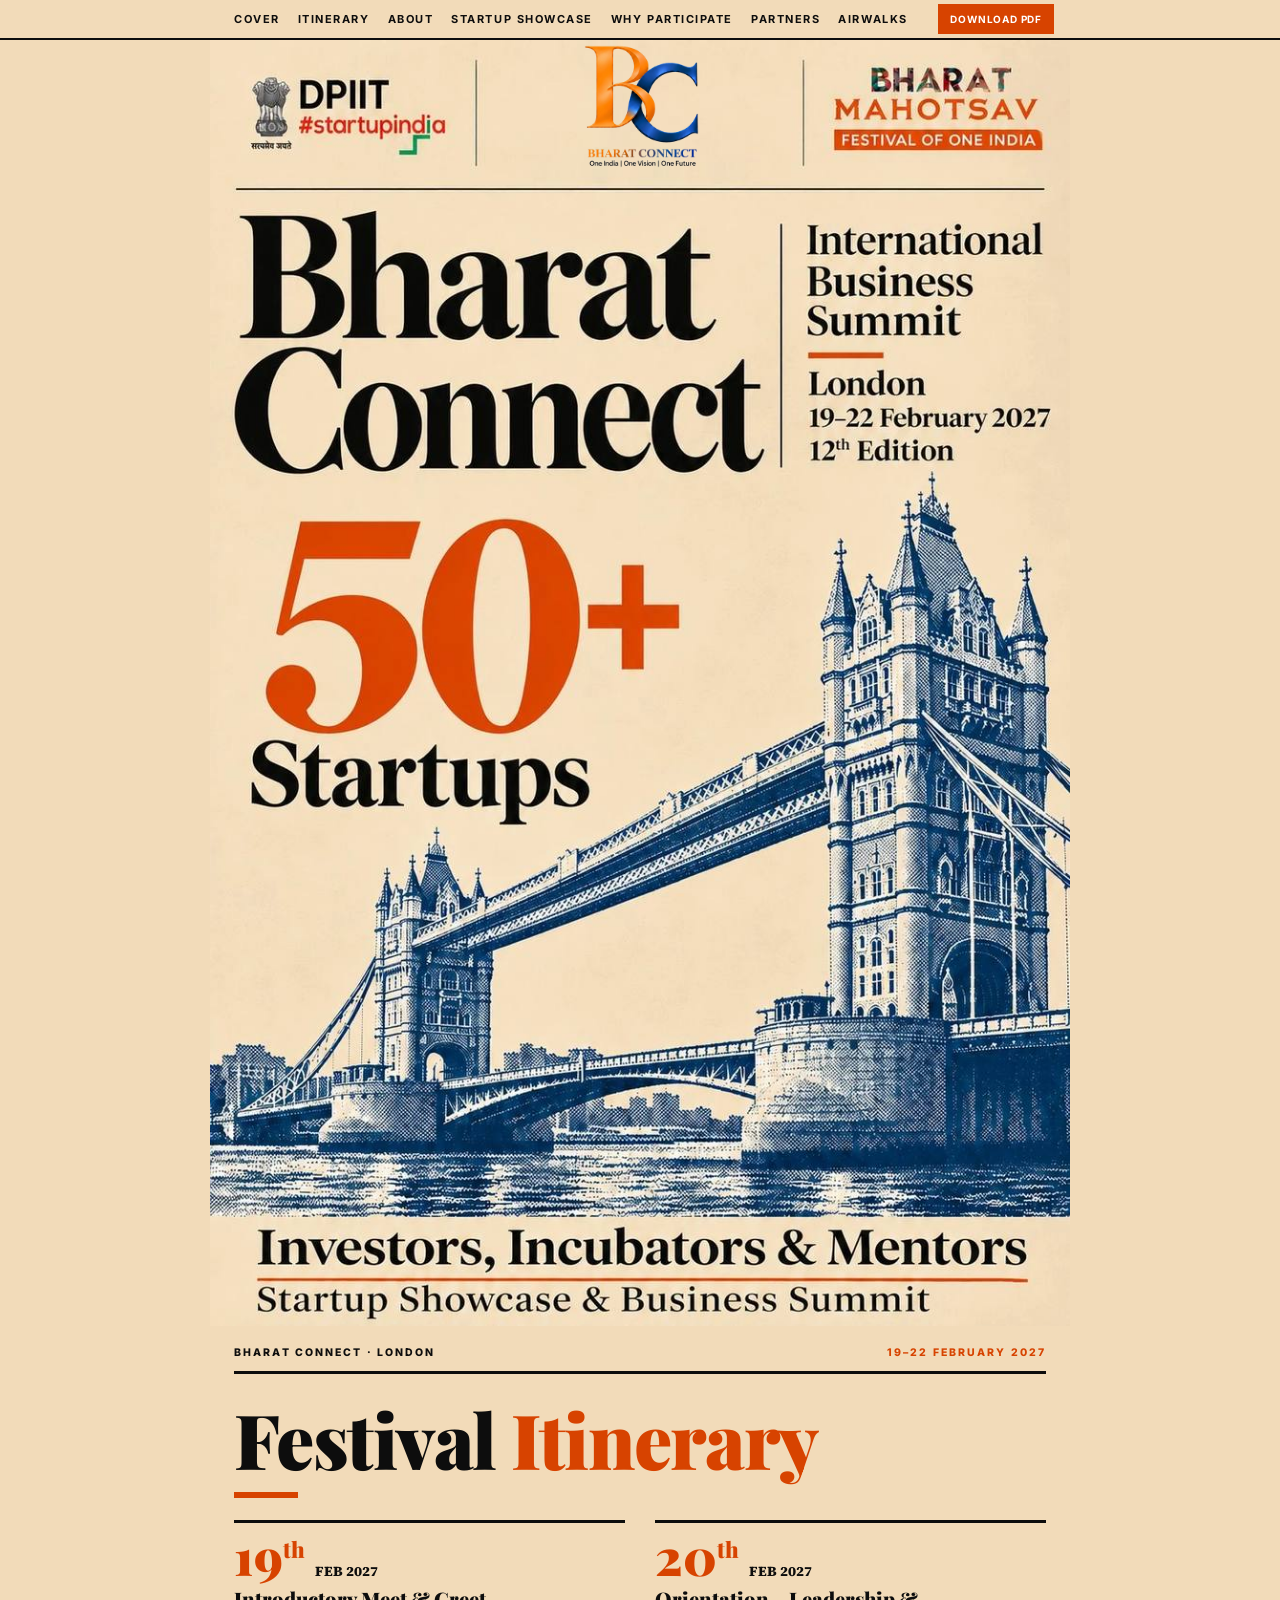
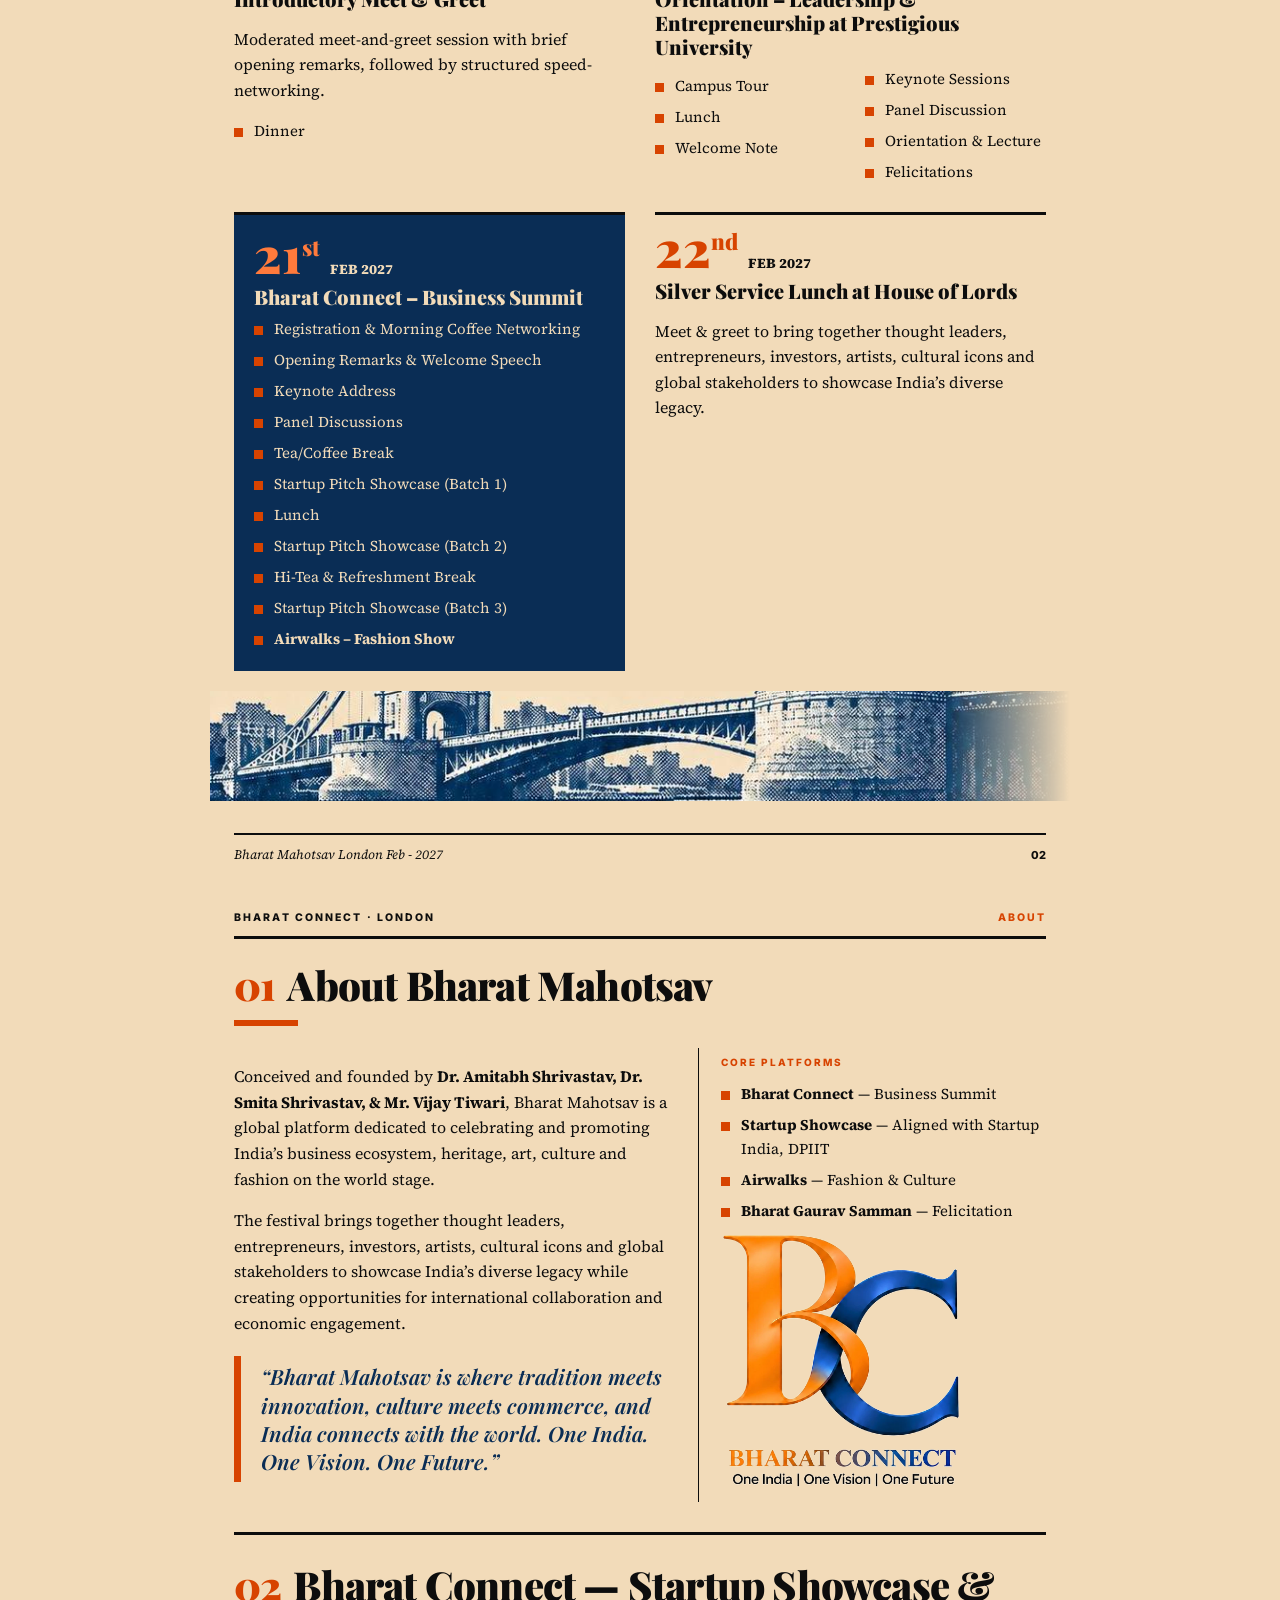
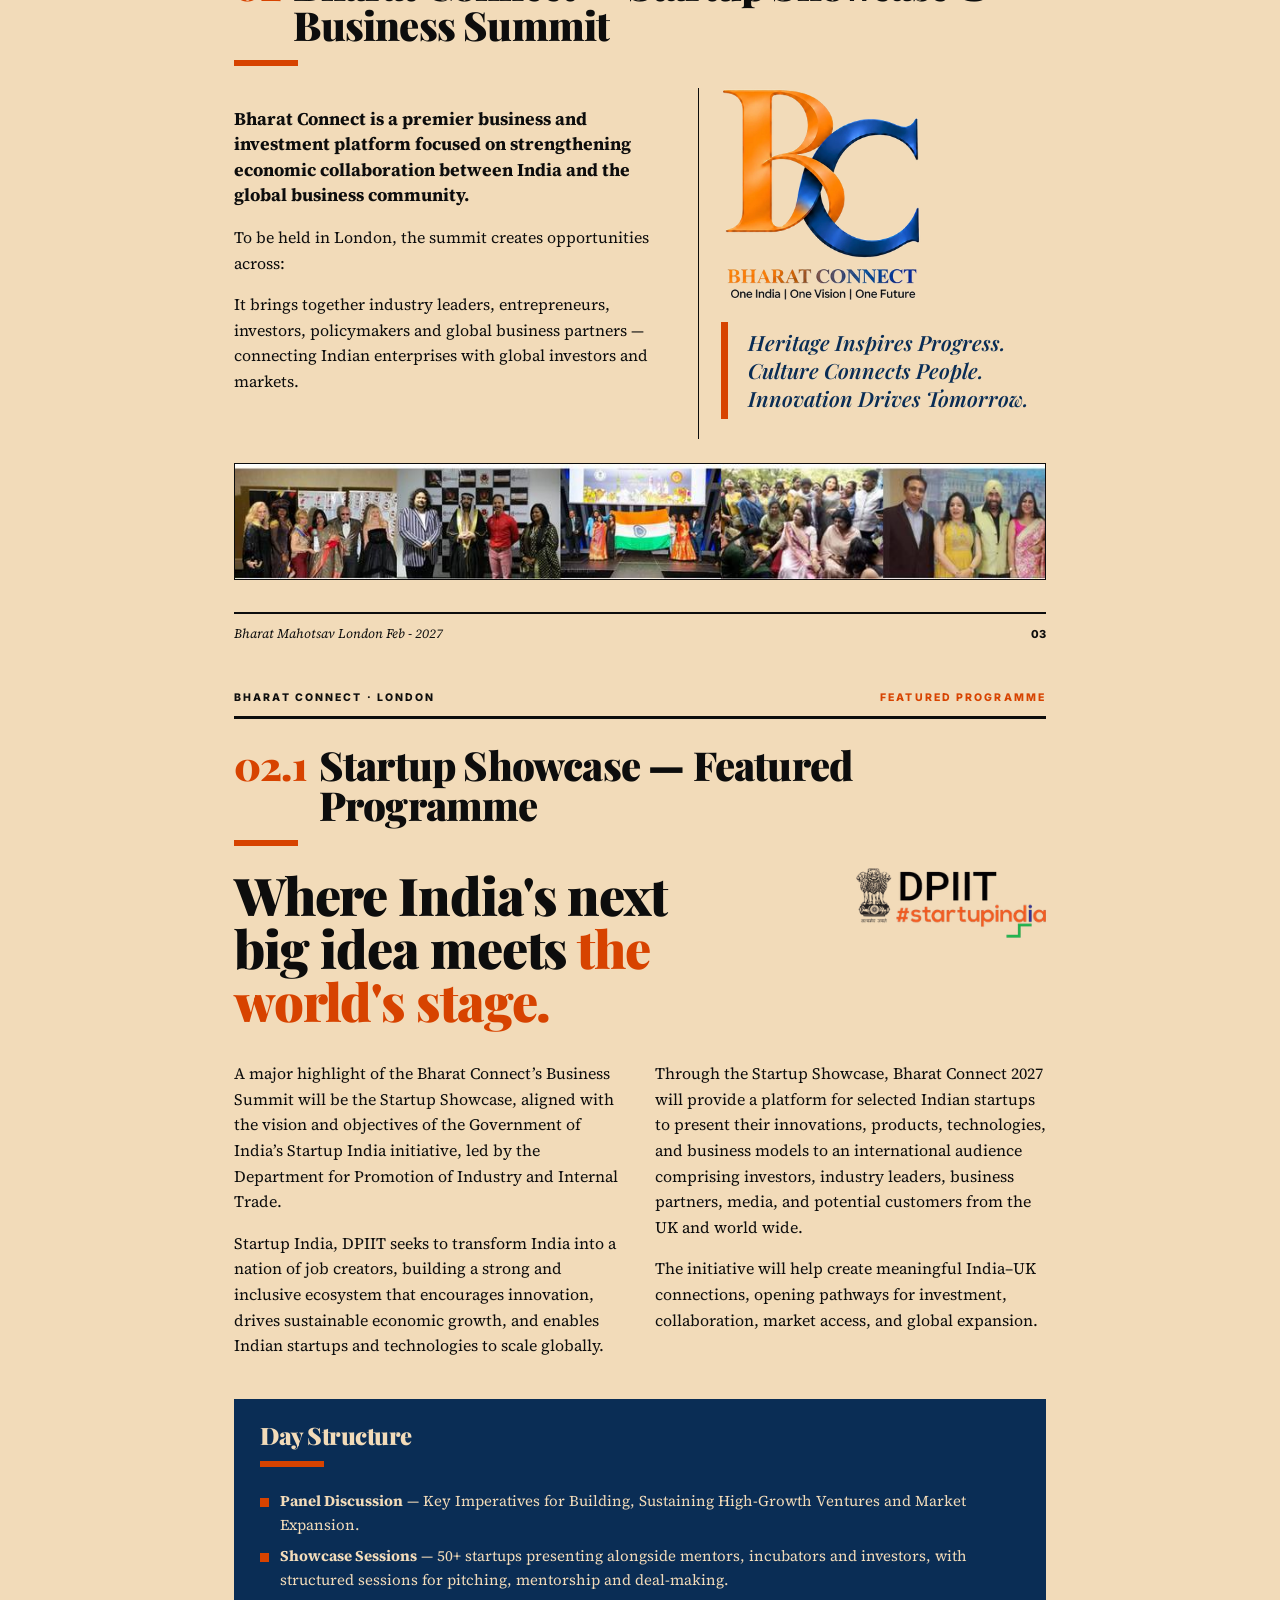
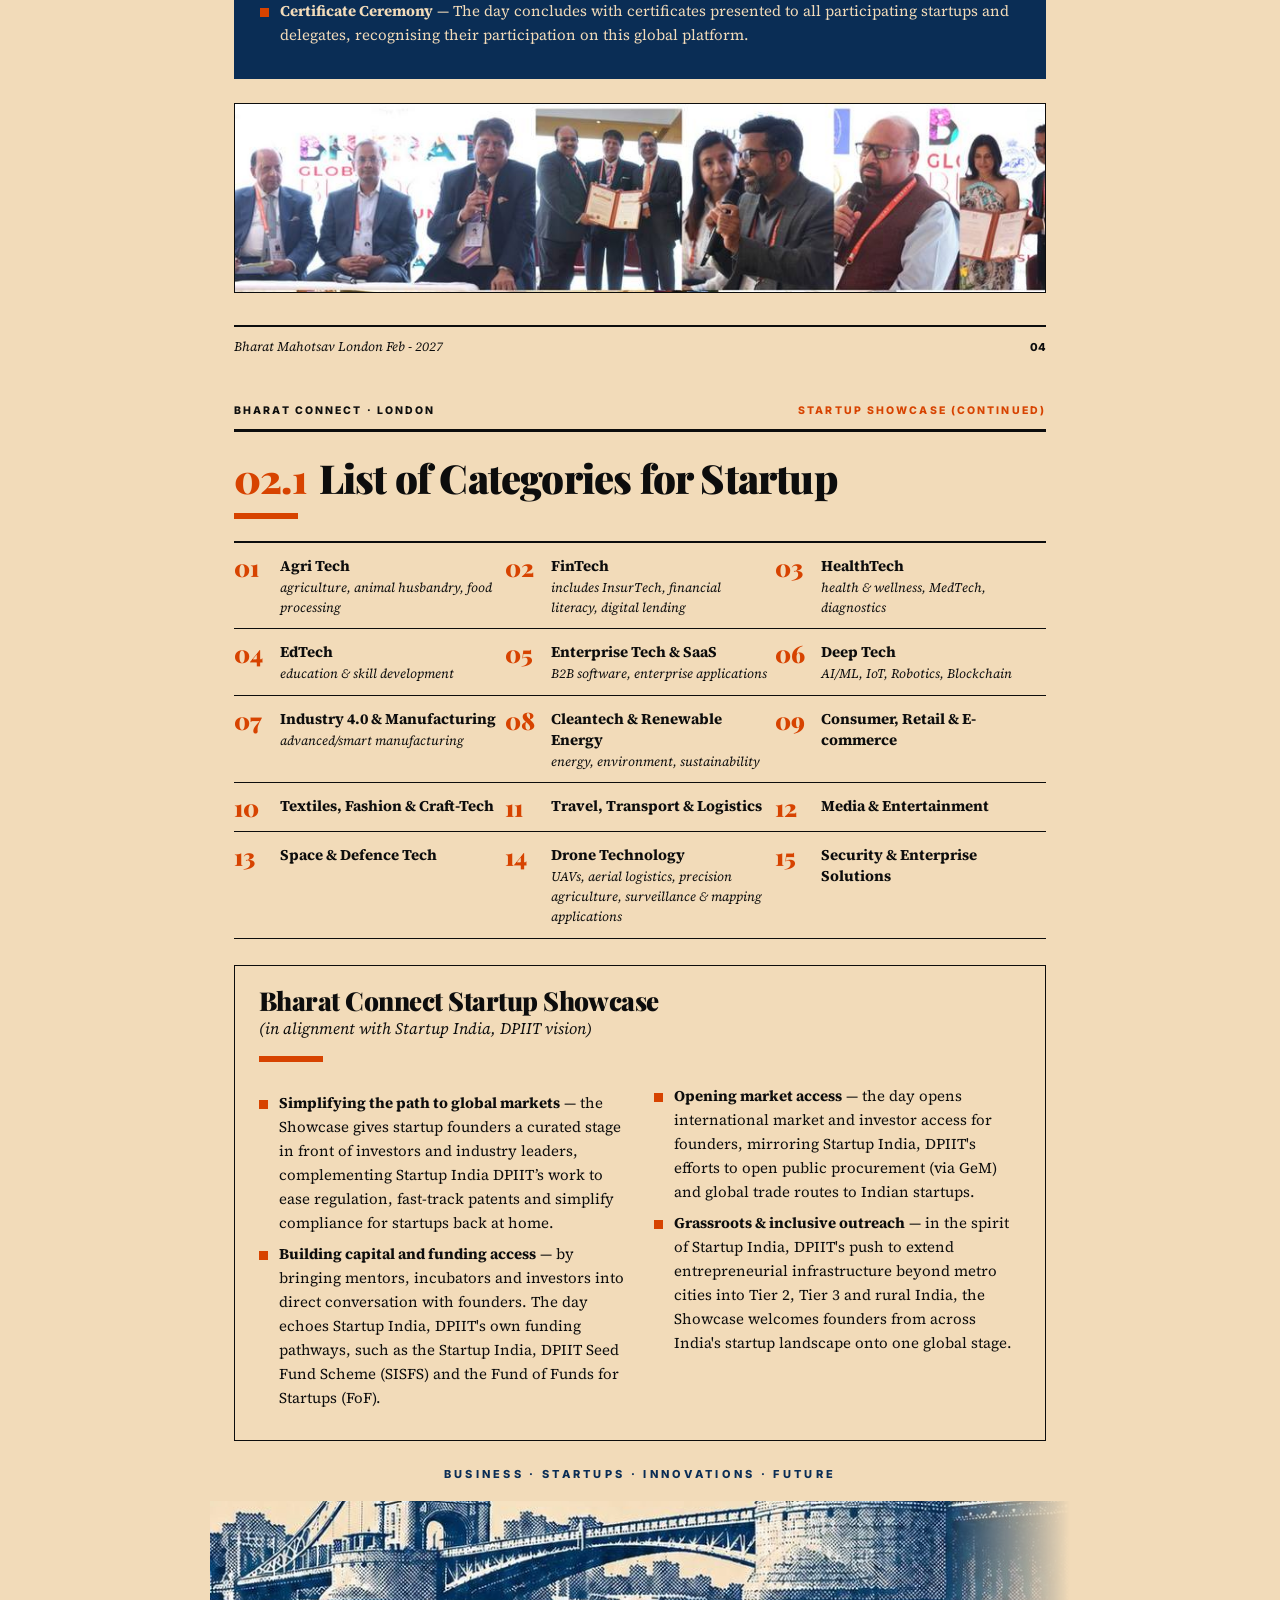
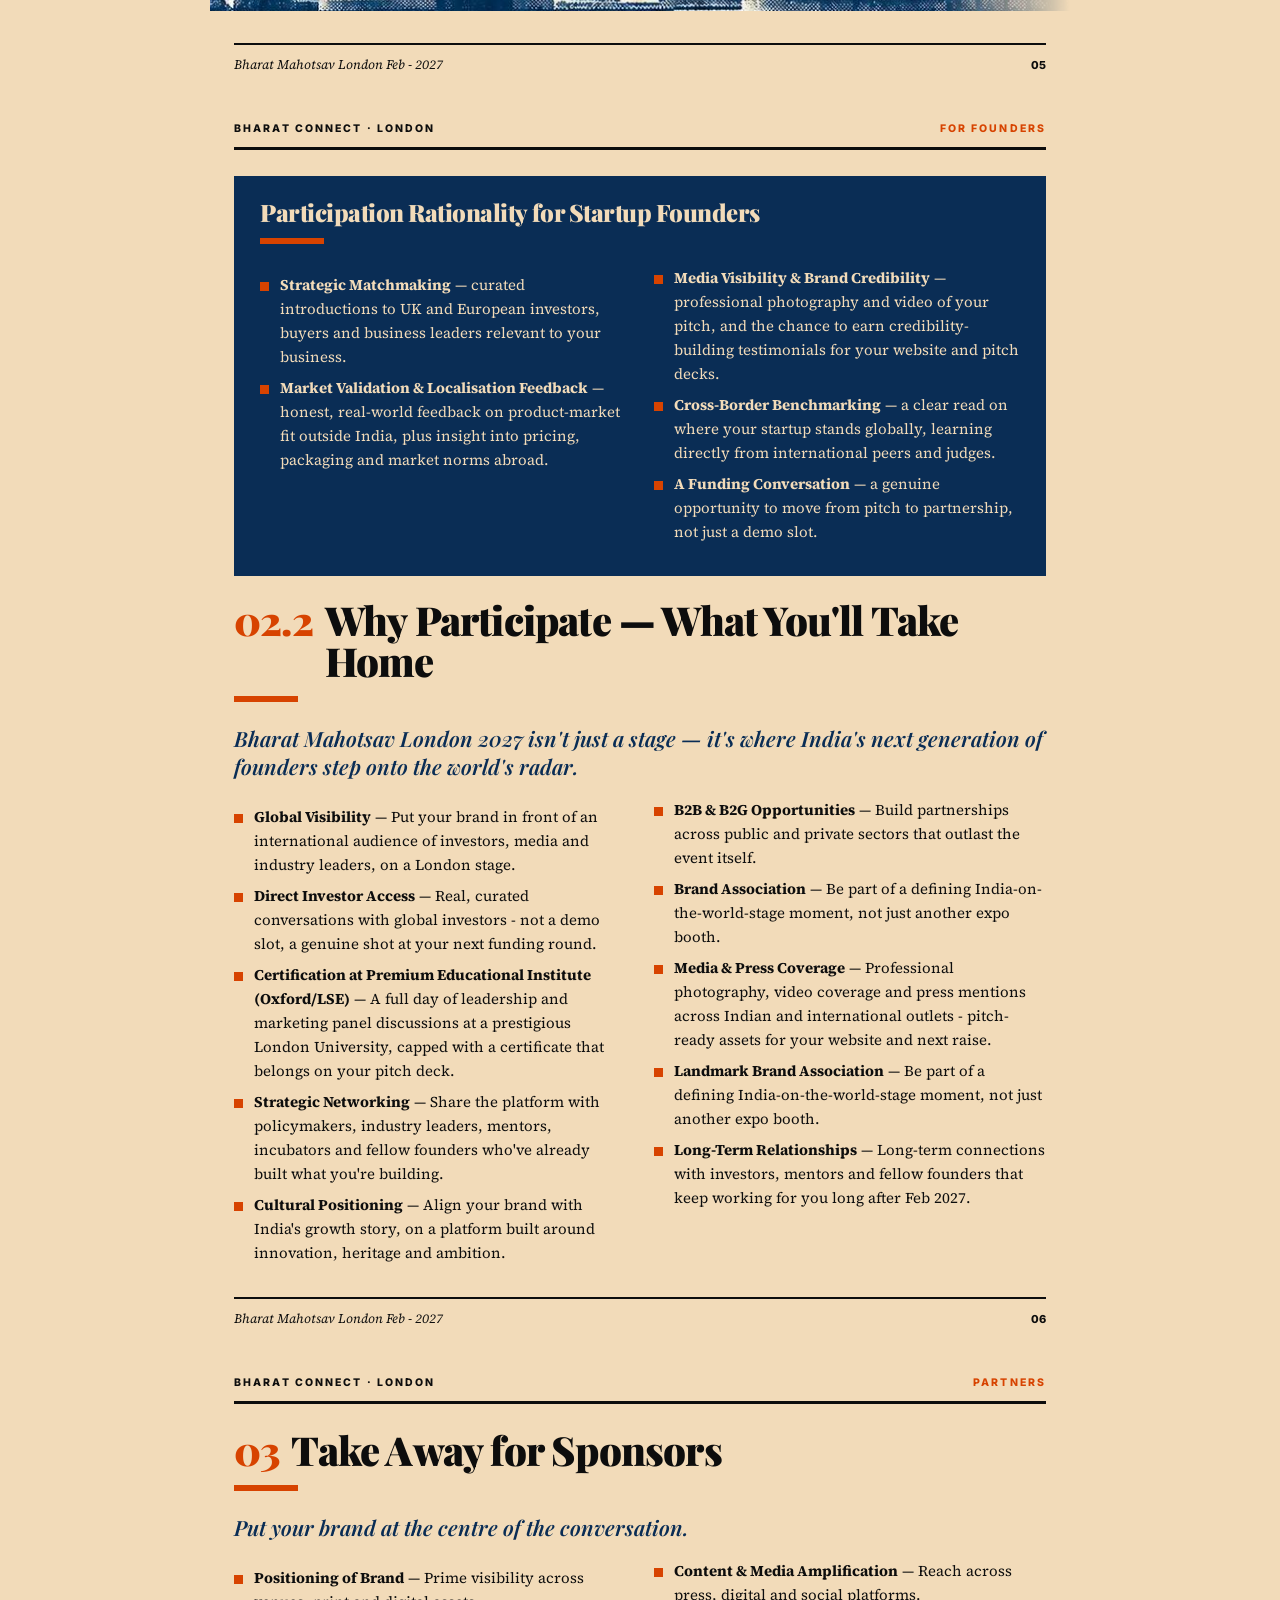
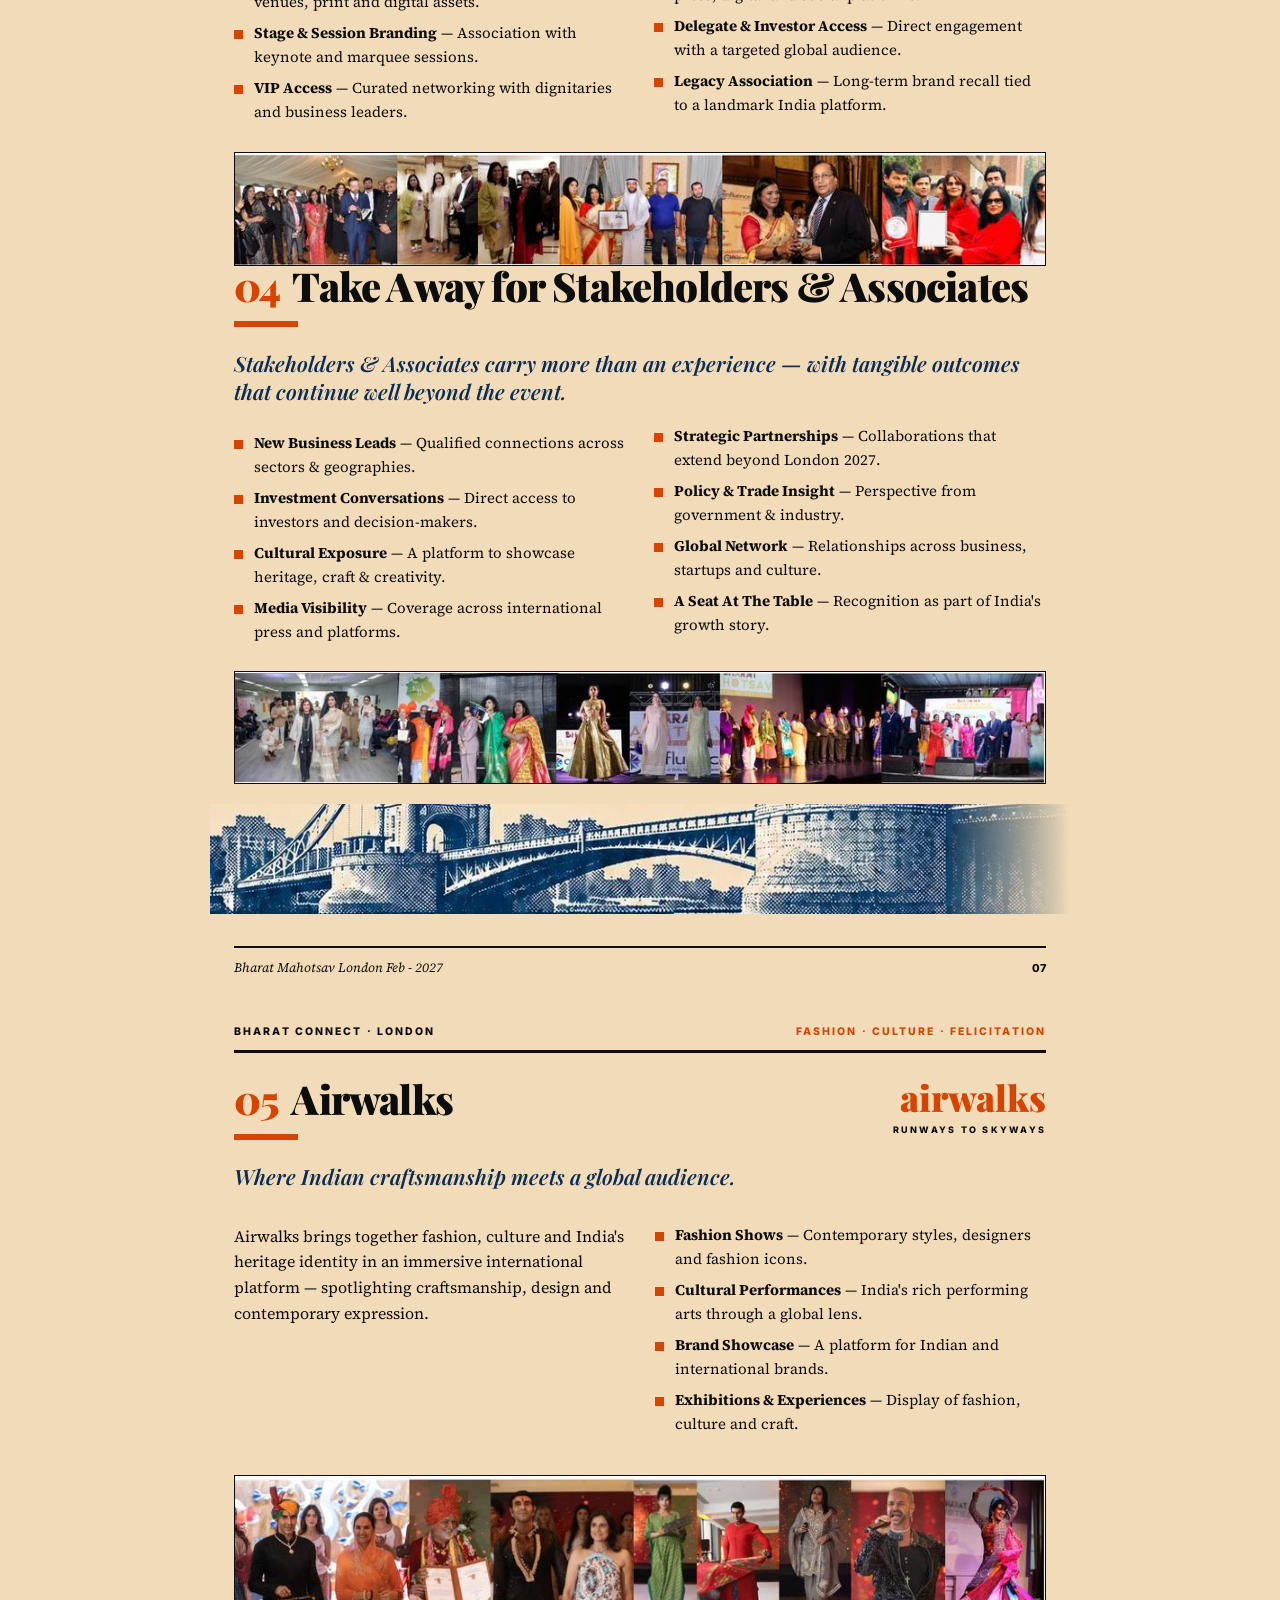
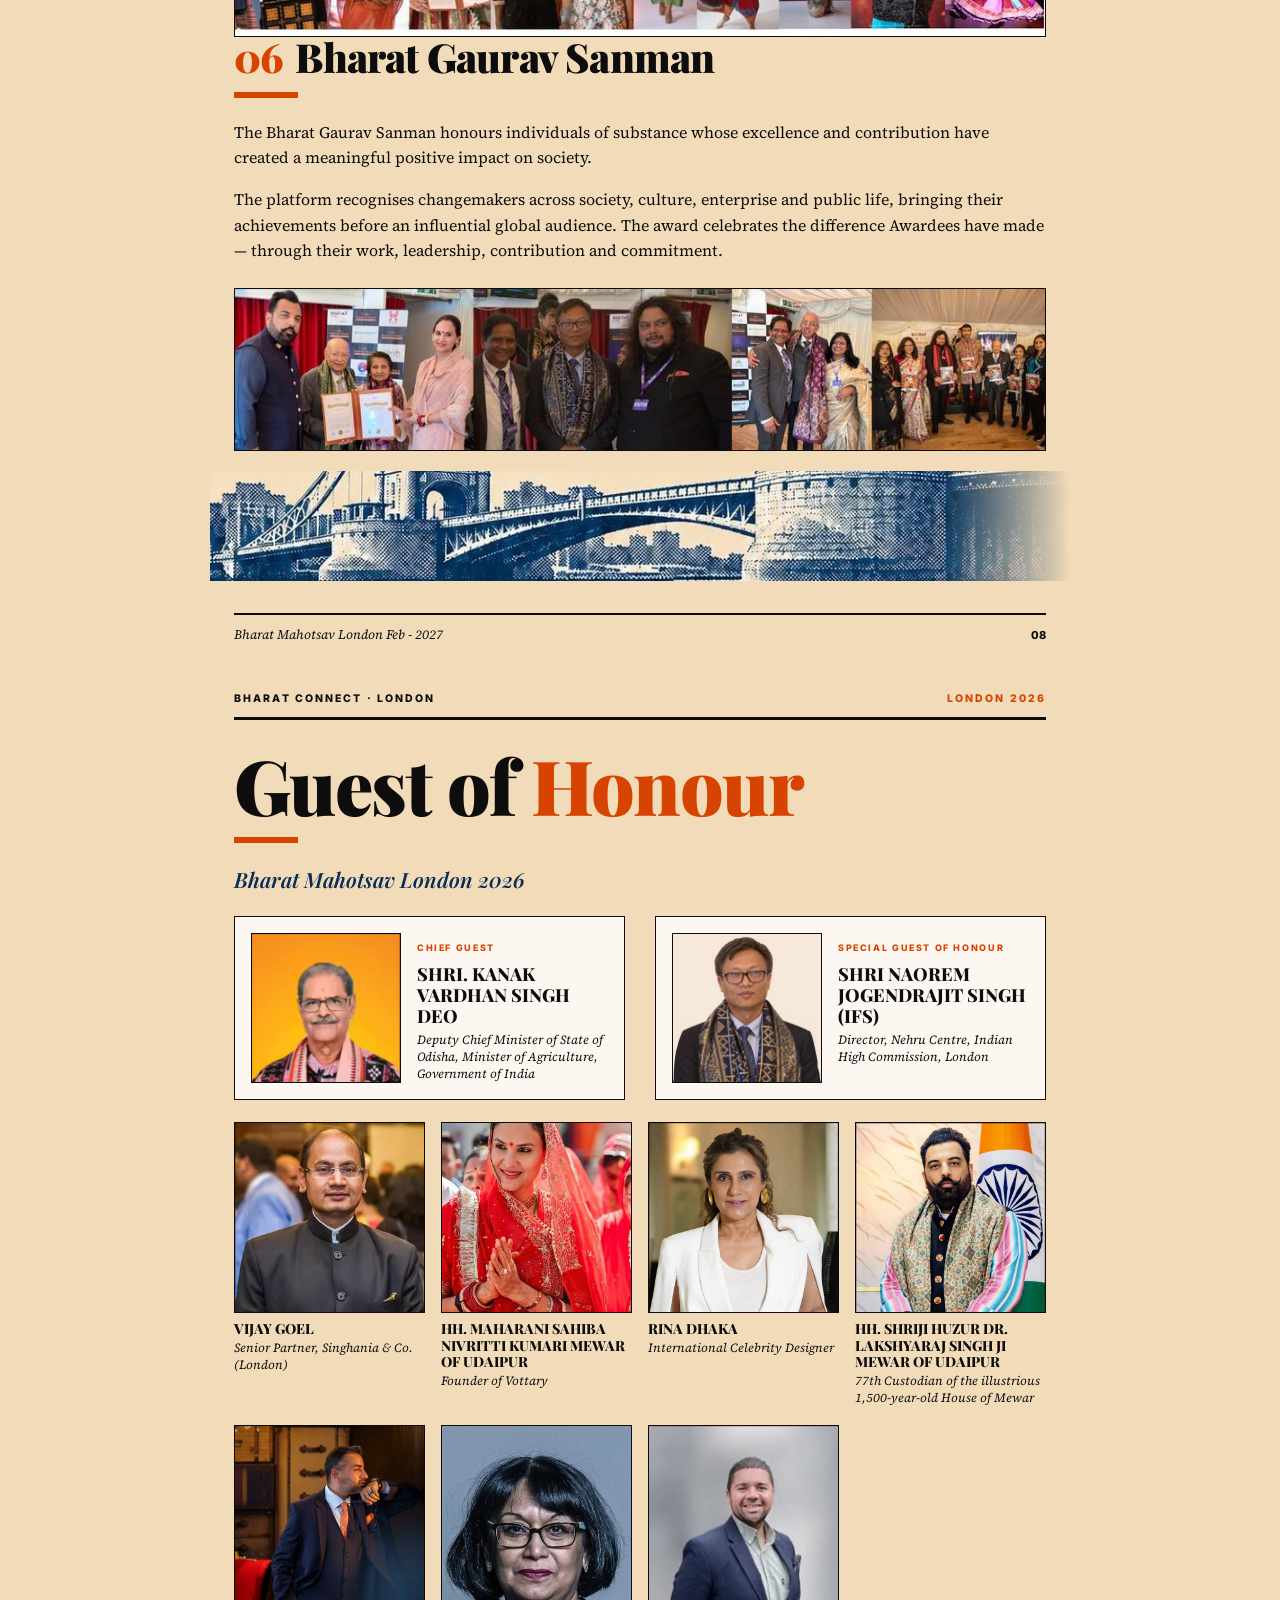
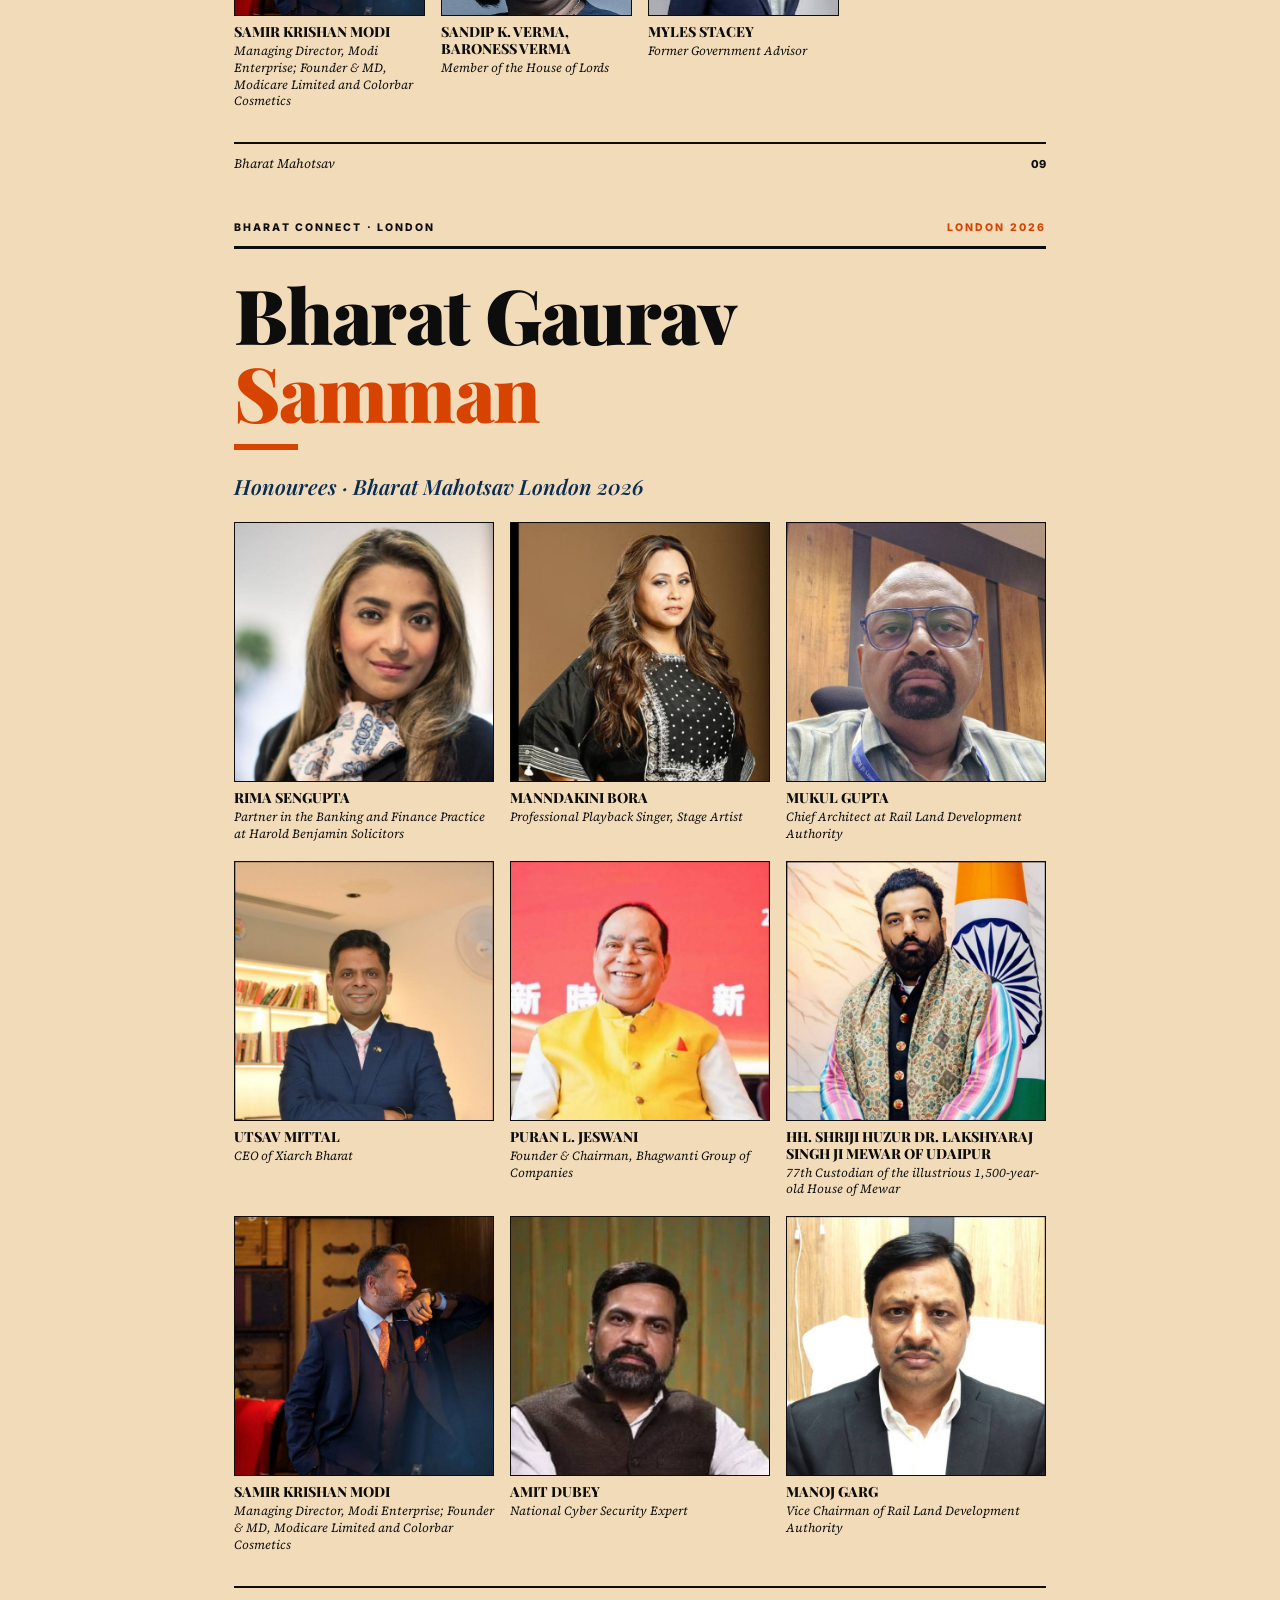
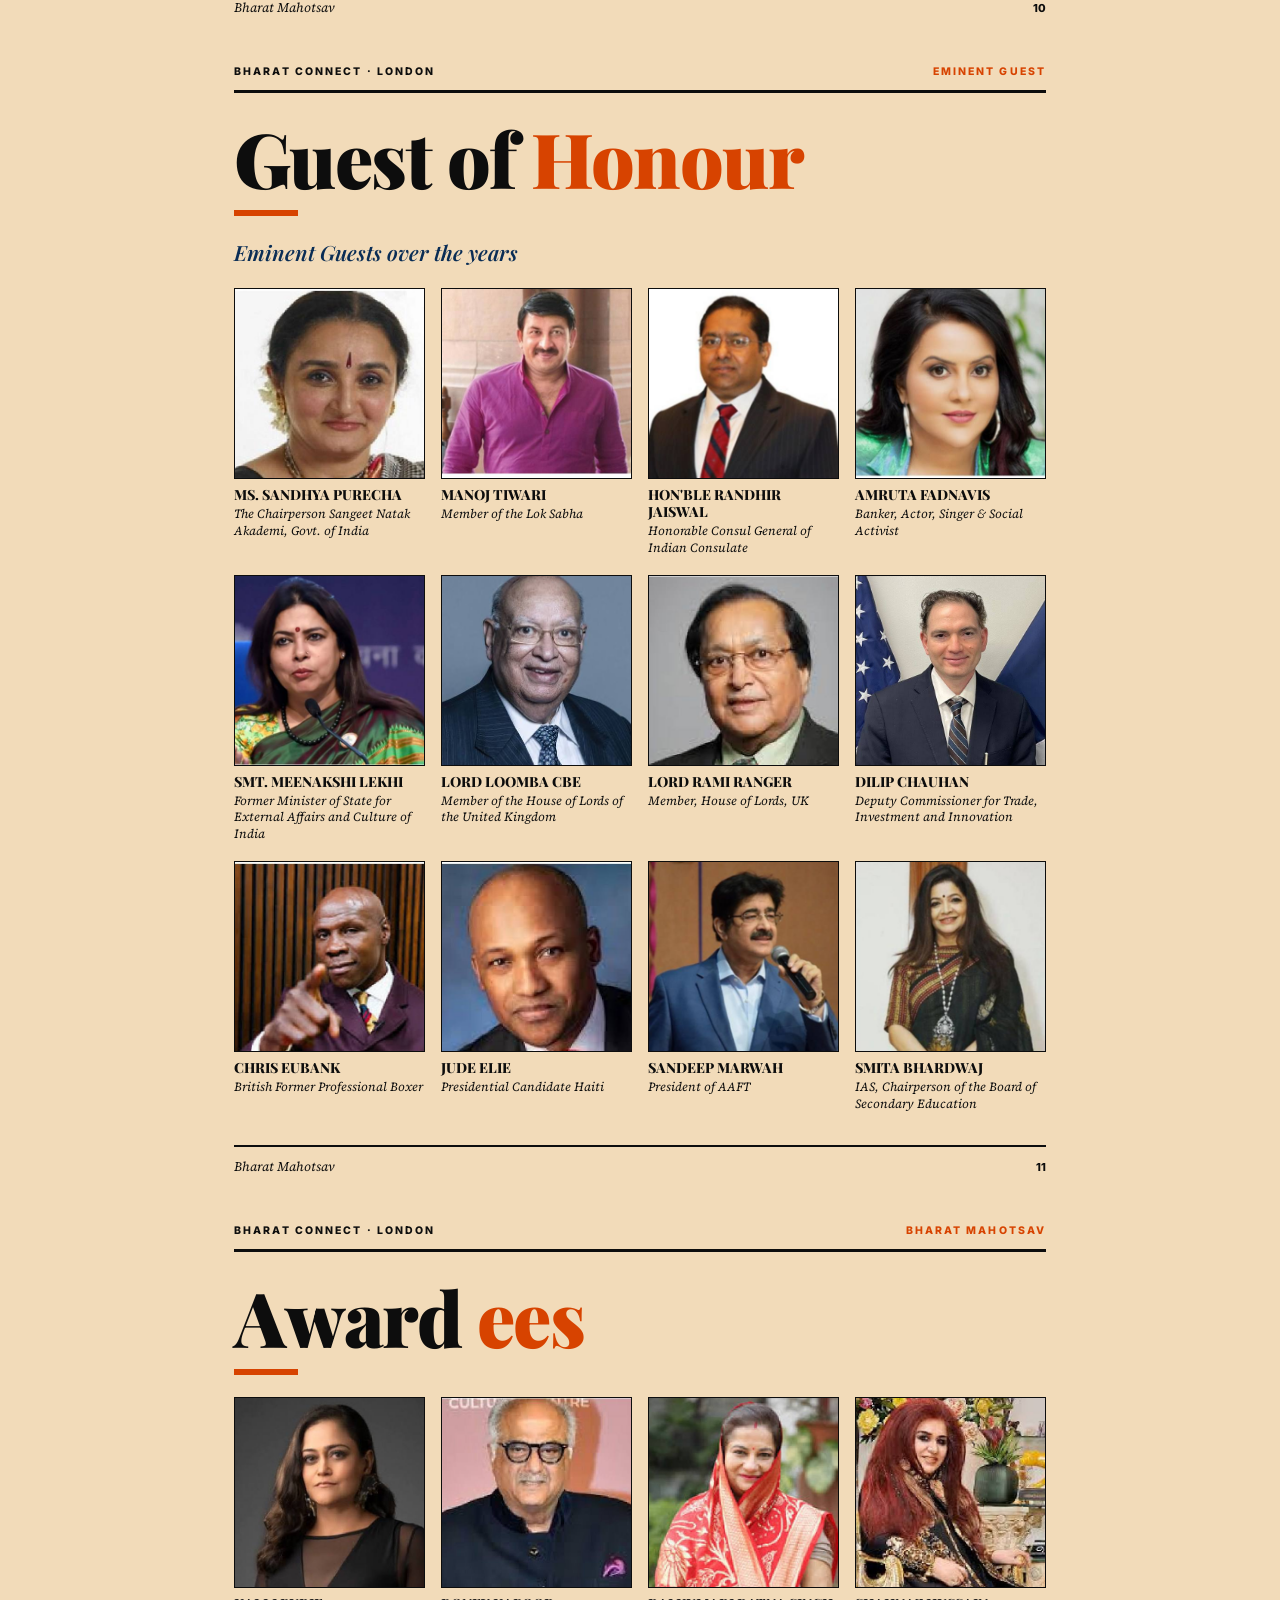
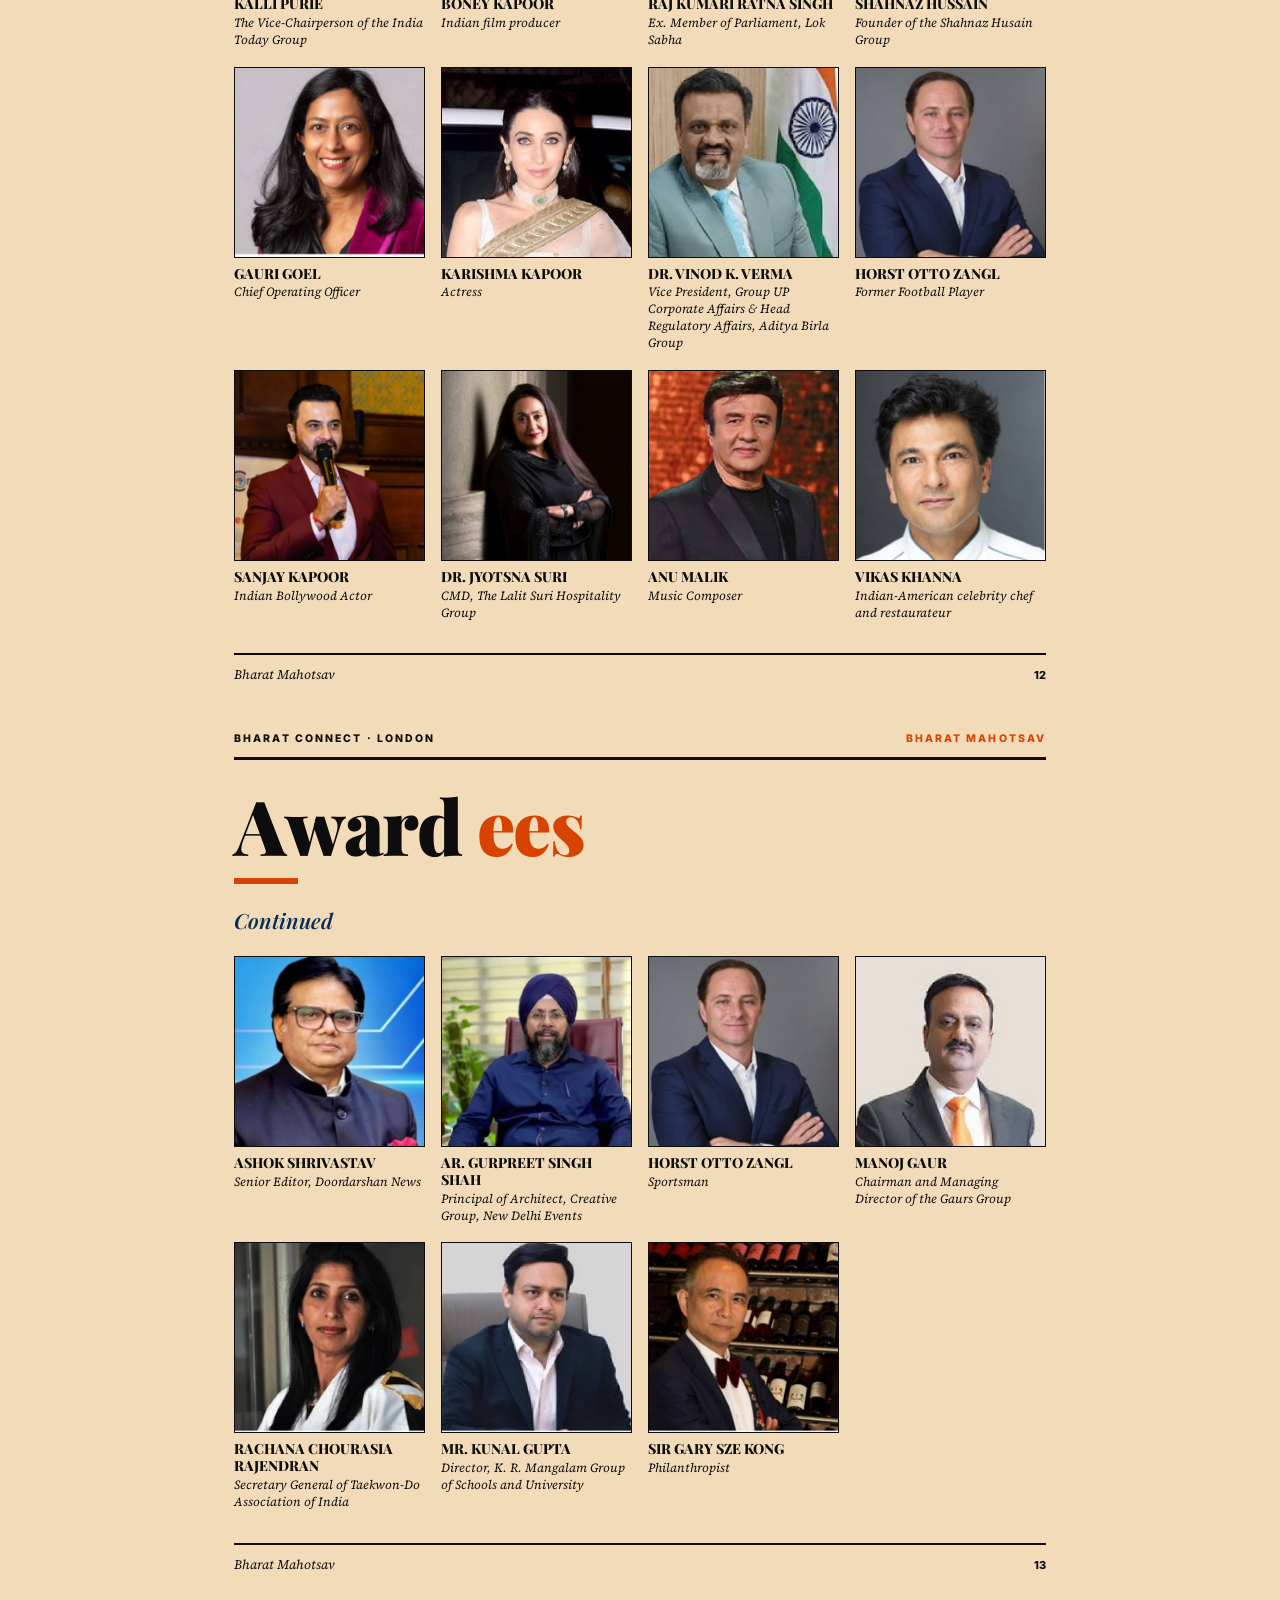
==== bharat-connect.html @ 57fb7469 "Update layout, image alignments, and fixes for Bharat Connect brochure" ====
<!DOCTYPE html><html lang="en"><head><meta charset="utf-8"><meta name="viewport" content="width=device-width, initial-scale=1, viewport-fit=cover"><title>Bharat Connect · London 19–22 February 2027</title><link rel="stylesheet" href="https://fonts.googleapis.com/css2?family=Inter:wght@600;700;800&family=Playfair+Display:ital,wght@0,700;0,900;1,500;1,600&family=Source+Serif+4:ital,wght@0,400;0,600;0,700;1,400;1,600&display=swap"><style>:root{--bg:#f2dbb9;--ink:#0d0d0d;--o:#d74300;--nv:#0a2d55;--cream:#f2dbb9;--fd:'Playfair Display',Georgia,serif;--fb:'Source Serif 4',Georgia,serif;--fs:'Inter',Arial,sans-serif;box-sizing:border-box;padding-top:env(safe-area-inset-top,0px);padding-bottom:env(safe-area-inset-bottom,0px)}
*,*::before,*::after{box-sizing:border-box}html{scroll-behavior:smooth;scroll-padding-top:calc(48px + env(safe-area-inset-top,0px))}
body{margin:0;background:var(--bg);color:var(--ink);font:400 16px/1.6 var(--fb)}
nav{position:sticky;top:env(safe-area-inset-top,0px);z-index:9;background:var(--bg);border-bottom:2px solid var(--ink)}
.nav-inner{max-width:860px;margin:0 auto;padding:0 16px 0 24px;display:flex;align-items:center;gap:12px}
.nw{flex:1;min-width:0;margin:0;padding:12px 0;display:flex;gap:18px;overflow-x:auto;white-space:nowrap;font:700 11px var(--fs);letter-spacing:.14em;text-transform:uppercase}
nav a{text-decoration:none;color:var(--ink)}nav a:hover,nav a:focus-visible{color:var(--o);outline:0}
.download{flex:none;border:0;background:var(--o);color:#fff;padding:9px 12px;font:700 10px var(--fs);letter-spacing:.08em;text-transform:uppercase;cursor:pointer}
.download:hover,.download:focus-visible{background:var(--nv);outline:2px solid var(--ink);outline-offset:2px}
body::before{content:"";position:fixed;inset:0 0 auto;height:env(safe-area-inset-top,0px);background:var(--bg);z-index:10}
.cover,.page{max-width:860px;margin:0 auto}
.cover{position:relative}.cover .bg{display:block;width:100%;height:auto}
.cover .bc{position:absolute;left:43.5%;top:.4%;width:13.4%;aspect-ratio:300/320;background:url([data-uri]) center/contain no-repeat}
.page{padding:20px 24px 0;position:relative}
.hd{display:flex;justify-content:space-between;font:800 10.5px var(--fs);letter-spacing:.2em;padding-bottom:12px;border-bottom:3px solid var(--ink);margin-bottom:26px}
.o,em{color:var(--o);font-style:normal}
.ft{display:flex;justify-content:space-between;align-items:baseline;border-top:2px solid var(--ink);margin-top:32px;padding:10px 0 26px;font-size:13px}.ft b{font:800 11px var(--fs)}
.h{font:900 clamp(30px,6.4vw,52px)/1.02 var(--fd);margin:0;letter-spacing:-.02em}h1.h{font-size:clamp(46px,9vw,76px)}
.h.sm{font-size:26px}.bar{display:block;width:64px;height:6px;background:var(--o);margin:14px 0 22px}.bar.mid{margin:12px auto 24px}
.num .h{display:flex;gap:12px;align-items:baseline;font-size:clamp(26px,5vw,40px)}
.lead{font:italic 600 clamp(17px,2.6vw,21px)/1.35 var(--fd);color:var(--nv);margin:0 0 18px}
.lead2{font:700 18px/1.4 var(--fb)}.big{font:900 clamp(30px,6vw,52px)/1.02 var(--fd);margin:0 0 18px;letter-spacing:-.02em}.it{font-style:italic;margin:2px 0}
.g2{display:grid;grid-template-columns:1fr 1fr;gap:20px 30px}.g2.sp{grid-template-columns:1.25fr 1fr}.g2>div,.g2.sp>div{min-width:0}img{max-width:100%;height:auto}.r{text-align:right}
.day{border-top:3px solid var(--ink);padding-top:8px}.d{font:900 50px/1 var(--fd);color:var(--o)}.d sup{font-size:22px}.d b{font:800 14px var(--fb);color:var(--ink);margin-left:10px}
.day h3{font:900 20px/1.2 var(--fd);margin:6px 0 8px}.day.nv{background:var(--nv);color:var(--cream);padding:14px 20px 12px}.day.nv .d{color:#ff7a3c}.day.nv .d b{color:var(--cream)}
ul.sq{list-style:none;margin:8px 0;padding:0}ul.sq li{position:relative;padding-left:20px;margin:7px 0;font-size:15px}ul.sq li::before{content:"";position:absolute;left:0;top:.6em;width:9px;height:9px;background:var(--o)}
ul.two{columns:2;column-gap:28px}ul.two li{break-inside:avoid}
blockquote{margin:20px 0;padding:6px 0 6px 20px;border-left:7px solid var(--o);font:italic 600 21px/1.35 var(--fd);color:var(--nv)}
.side{border-left:1px solid var(--ink);padding-left:22px}.lab{font:800 10px var(--fs);letter-spacing:.2em;color:var(--o)}.lg1{width:240px;max-width:100%;display:block;margin:10px 0}.lg2{width:200px;display:block;margin:0 0 14px}.lg3{width:190px}
.hr{border:0;border-top:3px solid var(--ink);margin:30px 0}.strip{display:block;width:100%;border:1px solid var(--ink);margin:24px 0 0}
.nvb{background:var(--nv);color:var(--cream);padding:24px 26px;margin:24px 0}.nvb.nm{margin-top:0}.nvb .h{font-size:24px}.nvb ul.sq{margin-top:0}
.cats{display:grid;grid-template-columns:repeat(3,1fr);border-top:2px solid var(--ink)}.cats>div{display:flex;gap:10px;padding:12px 8px 12px 0;border-bottom:1px solid var(--ink)}.cats i{font:900 24px/1 var(--fd);color:var(--o);font-style:normal;min-width:36px}
.cats p{margin:0;line-height:1.25}.cats b{display:block;font:700 15px var(--fb)}.cats span{font-style:italic;font-size:13px}
.box{border:1px solid var(--ink);padding:22px 24px;margin:26px 0}.tagl{text-align:center;font:800 11px var(--fs);letter-spacing:.3em;color:var(--nv);margin:26px 0 8px}
.bridge{height:110px;margin:20px -24px 0;background:url([data-uri]) center/cover;-webkit-mask:linear-gradient(90deg,#000 85%,transparent);mask:linear-gradient(90deg,#000 85%,transparent)}
.aw{text-align:right}.aw b{display:block;font:900 clamp(26px,5vw,36px)/1 var(--fd);color:var(--o)}.aw small{font:800 9px var(--fs);letter-spacing:.25em}.row{display:flex;justify-content:space-between;align-items:flex-start;gap:20px}
.ppl{display:grid;gap:18px 16px;margin-top:22px}.c4{grid-template-columns:repeat(4,1fr)}.c3{grid-template-columns:repeat(3,1fr)}
figure{margin:0}.ppl img,.card img{width:100%;aspect-ratio:1;object-fit:cover;border:1px solid var(--ink);display:block}
figcaption b{display:block;font:800 14px/1.2 var(--fd);text-transform:uppercase;margin:8px 0 2px}figcaption span{display:block;font:italic 12.5px/1.35 var(--fb)}
.cards{margin:22px 0}.card{display:flex;gap:16px;border:1px solid var(--ink);padding:16px;background:#fcf8f1}.card img{width:42%;flex:none;aspect-ratio:1}.card small{font:800 9px var(--fs);letter-spacing:.18em;color:var(--o)}.card b{display:block;font:800 18px/1.15 var(--fd);text-transform:uppercase;margin:6px 0}
.med{display:grid;grid-template-columns:repeat(12,1fr);gap:28px 24px;align-items:start}
.mt{grid-column:1/6;grid-row:1}
.m1{grid-column:6/13;grid-row:1;width:100%;border:1px solid var(--ink);display:block}
.m2{grid-column:1/8;grid-row:2;width:100%;border:1px solid var(--ink);display:block}
.mb{grid-column:8/13;grid-row:2;align-self:end;text-align:right}
.mb .bar{margin:14px 0 22px auto}
.tb-grid{display:grid;grid-template-columns:1fr 1fr;gap:14px 30px;margin-bottom:24px}
.tb-grid .lead{margin:0;font-size:clamp(14px,1.8vw,17px)}
.tb-img{width:100%;aspect-ratio:900/1100;object-fit:cover;border:1px solid var(--ink);display:block}
.box18{width:100%;display:block;border:1px solid var(--ink)}.q{text-align:center;font:italic 600 22px var(--fd);color:var(--nv);margin:26px 0 0}
.ctr{text-align:center}.ctr .lg1{margin:0 auto}.big2{font-size:clamp(20px,4vw,28px);margin-top:14px}.cd{font:900 clamp(40px,8vw,66px)/1 var(--fd);margin:34px 0 0}
.ed{margin-top:22px}.ed .strip{margin:0}.cp{display:grid;grid-template-columns:repeat(5,1fr);gap:8px;margin-top:6px;font:italic 11.5px/1.3 var(--fb);text-align:center}.cp b{display:block;font-style:normal;font-weight:700}.ed.e3{width:60%;margin-left:auto;margin-right:auto}.ed.e3 .cp{grid-template-columns:repeat(3,1fr)}
@media(max-width:640px){.g2,.g2.sp{grid-template-columns:1fr}.tb-grid{grid-template-columns:1fr;gap:10px}.tb-t1{order:1}.tb-i1{order:2;margin-bottom:18px}.tb-t2{order:3}.tb-i2{order:4}.med{display:grid;grid-template-columns:1fr;gap:20px}.mt,.m1,.m2,.mb{grid-column:1/-1;grid-row:auto;width:100%}.mb{text-align:left}.mb .bar{margin:14px 0 22px 0}.side{border:0;padding:0}.c4,.cats{grid-template-columns:repeat(2,1fr)}.c3{grid-template-columns:repeat(2,1fr)}ul.two{columns:1}.card{flex-direction:column}.card img{width:100%}.ed.e3{width:100%}.cp{font-size:9.5px;gap:4px}.hd{font-size:8.5px}.r{text-align:left}}
@media(prefers-reduced-motion:reduce){html{scroll-behavior:auto}}
@page{size:A4 portrait;margin:0}
@media print{
  *,*::before,*::after{-webkit-print-color-adjust:exact!important;print-color-adjust:exact!important}
  html,body{width:210mm;margin:0;padding:0!important;background:var(--bg)!important;color:var(--ink)!important}
  nav,body::before{display:none!important}
  .cover,.page{max-width:none;margin:0;overflow:hidden;background:var(--bg)}
  .cover{width:210mm;height:297mm;break-after:page;page-break-after:always}
  .cover .bg{width:100%;height:100%;object-fit:fill}
  .page{width:318.18mm;min-height:450mm;zoom:.66;padding:12mm 16mm 0;display:flex;flex-direction:column;break-before:page;break-after:page;page-break-before:always;page-break-after:always}
  .page .ft{margin-top:auto;padding-bottom:10mm}
  .page .bridge{margin:16px -16mm 0}
  .page:last-of-type{break-after:auto;page-break-after:auto}
}
</style></head><body><nav><div class="nav-inner"><div class="nw"><a href="#top">Cover</a><a href="#itinerary">Itinerary</a><a href="#about">About</a><a href="#showcase">Startup Showcase</a><a href="#why">Why Participate</a><a href="#partners">Partners</a><a href="#airwalks">Airwalks</a><a href="#guests">Guests</a><a href="#awardees">Awardees</a><a href="#cultural">Cultural</a><a href="#media">Media</a><a href="#legacy">Legacy</a><a href="#contact">Contact</a></div><button class="download" type="button" onclick="window.print()">Download PDF</button></div></nav><section class="cover" id="top"><img class="bg" src="[data-uri]" alt="Bharat Connect International Business Summit London 19–22 February 2027 — 50+ Startups" loading="lazy"><div class="bc"></div></section><section class="page" id="itinerary"><div class="hd"><span>BHARAT CONNECT · LONDON</span><span class="o">19–22 FEBRUARY 2027</span></div><h1 class="h">Festival <em>Itinerary</em></h1><i class="bar"></i>
<div class="g2"><div class="day"><div class="d">19<sup>th</sup><b>FEB 2027</b></div><h3>Introductory Meet &amp; Greet</h3><p>Moderated meet-and-greet session with brief opening remarks, followed by structured speed-networking.</p><ul class="sq"><li>Dinner</li></ul></div>
<div class="day"><div class="d">20<sup>th</sup><b>FEB 2027</b></div><h3>Orientation – Leadership &amp; Entrepreneurship at Prestigious University</h3><ul class="sq two"><li>Campus Tour</li><li>Lunch</li><li>Welcome Note</li><li>Keynote Sessions</li><li>Panel Discussion</li><li>Orientation &amp; Lecture</li><li>Felicitations</li></ul></div>
<div class="day nv"><div class="d">21<sup>st</sup><b>FEB 2027</b></div><h3>Bharat Connect – Business Summit</h3><ul class="sq"><li>Registration &amp; Morning Coffee Networking</li><li>Opening Remarks &amp; Welcome Speech</li><li>Keynote Address</li><li>Panel Discussions</li><li>Tea/Coffee Break</li><li>Startup Pitch Showcase (Batch 1)</li><li>Lunch</li><li>Startup Pitch Showcase (Batch 2)</li><li>Hi-Tea &amp; Refreshment Break</li><li>Startup Pitch Showcase (Batch 3)</li><li><strong>Airwalks – Fashion Show</strong></li></ul></div>
<div class="day"><div class="d">22<sup>nd</sup><b>FEB 2027</b></div><h3>Silver Service Lunch at House of Lords</h3><p>Meet &amp; greet to bring together thought leaders, entrepreneurs, investors, artists, cultural icons and global stakeholders to showcase India’s diverse legacy.</p></div></div><div class="bridge"></div><div class="ft"><i>Bharat Mahotsav London Feb - 2027</i><b>02</b></div></section><section class="page" id="about"><div class="hd"><span>BHARAT CONNECT · LONDON</span><span class="o">ABOUT</span></div><div class="num"><h2 class="h"><span class='o'>01</span> About Bharat Mahotsav</h2><i class="bar"></i></div>
<div class="g2 sp"><div><p>Conceived and founded by <b>Dr. Amitabh Shrivastav, Dr. Smita Shrivastav, &amp; Mr. Vijay Tiwari</b>, Bharat Mahotsav is a global platform dedicated to celebrating and promoting India’s business ecosystem, heritage, art, culture and fashion on the world stage.</p><p>The festival brings together thought leaders, entrepreneurs, investors, artists, cultural icons and global stakeholders to showcase India’s diverse legacy while creating opportunities for international collaboration and economic engagement.</p><blockquote>“Bharat Mahotsav is where tradition meets innovation, culture meets commerce, and India connects with the world. One India. One Vision. One Future.”</blockquote></div>
<div class="side"><small class="lab">CORE PLATFORMS</small><ul class="sq"><li><b>Bharat Connect</b> — Business Summit</li><li><b>Startup Showcase</b> — Aligned with Startup India, DPIIT</li><li><b>Airwalks</b> — Fashion &amp; Culture</li><li><b>Bharat Gaurav Samman</b> — Felicitation</li></ul><img class="lg1" src="[data-uri]" alt="Bharat Mahotsav" loading="lazy"></div></div>
<hr class="hr"><div class="num"><h2 class="h"><span class='o'>02</span> Bharat Connect — Startup Showcase &amp; Business Summit</h2><i class="bar"></i></div>
<div class="g2 sp"><div><p class="lead2">Bharat Connect is a premier business and investment platform focused on strengthening economic collaboration between India and the global business community.</p><p>To be held in London, the summit creates opportunities across:</p><p>It brings together industry leaders, entrepreneurs, investors, policymakers and global business partners — connecting Indian enterprises with global investors and markets.</p></div>
<div class="side"><img class="lg2" src="[data-uri]" alt="Bharat Connect" loading="lazy"><blockquote>Heritage Inspires Progress. Culture Connects People. Innovation Drives Tomorrow.</blockquote></div></div>
<img class="strip" src="[data-uri]" alt="Past Bharat Mahotsav moments" loading="lazy"><div class="ft"><i>Bharat Mahotsav London Feb - 2027</i><b>03</b></div></section><section class="page" id="showcase"><div class="hd"><span>BHARAT CONNECT · LONDON</span><span class="o">FEATURED PROGRAMME</span></div><div class="num"><h2 class="h"><span class='o'>02.1</span> Startup Showcase — Featured Programme</h2><i class="bar"></i></div>
<div class="g2 sp"><p class="big">Where India's next big idea meets <span class="o">the world's stage.</span></p><div class="r"><img class="lg3" src="[data-uri]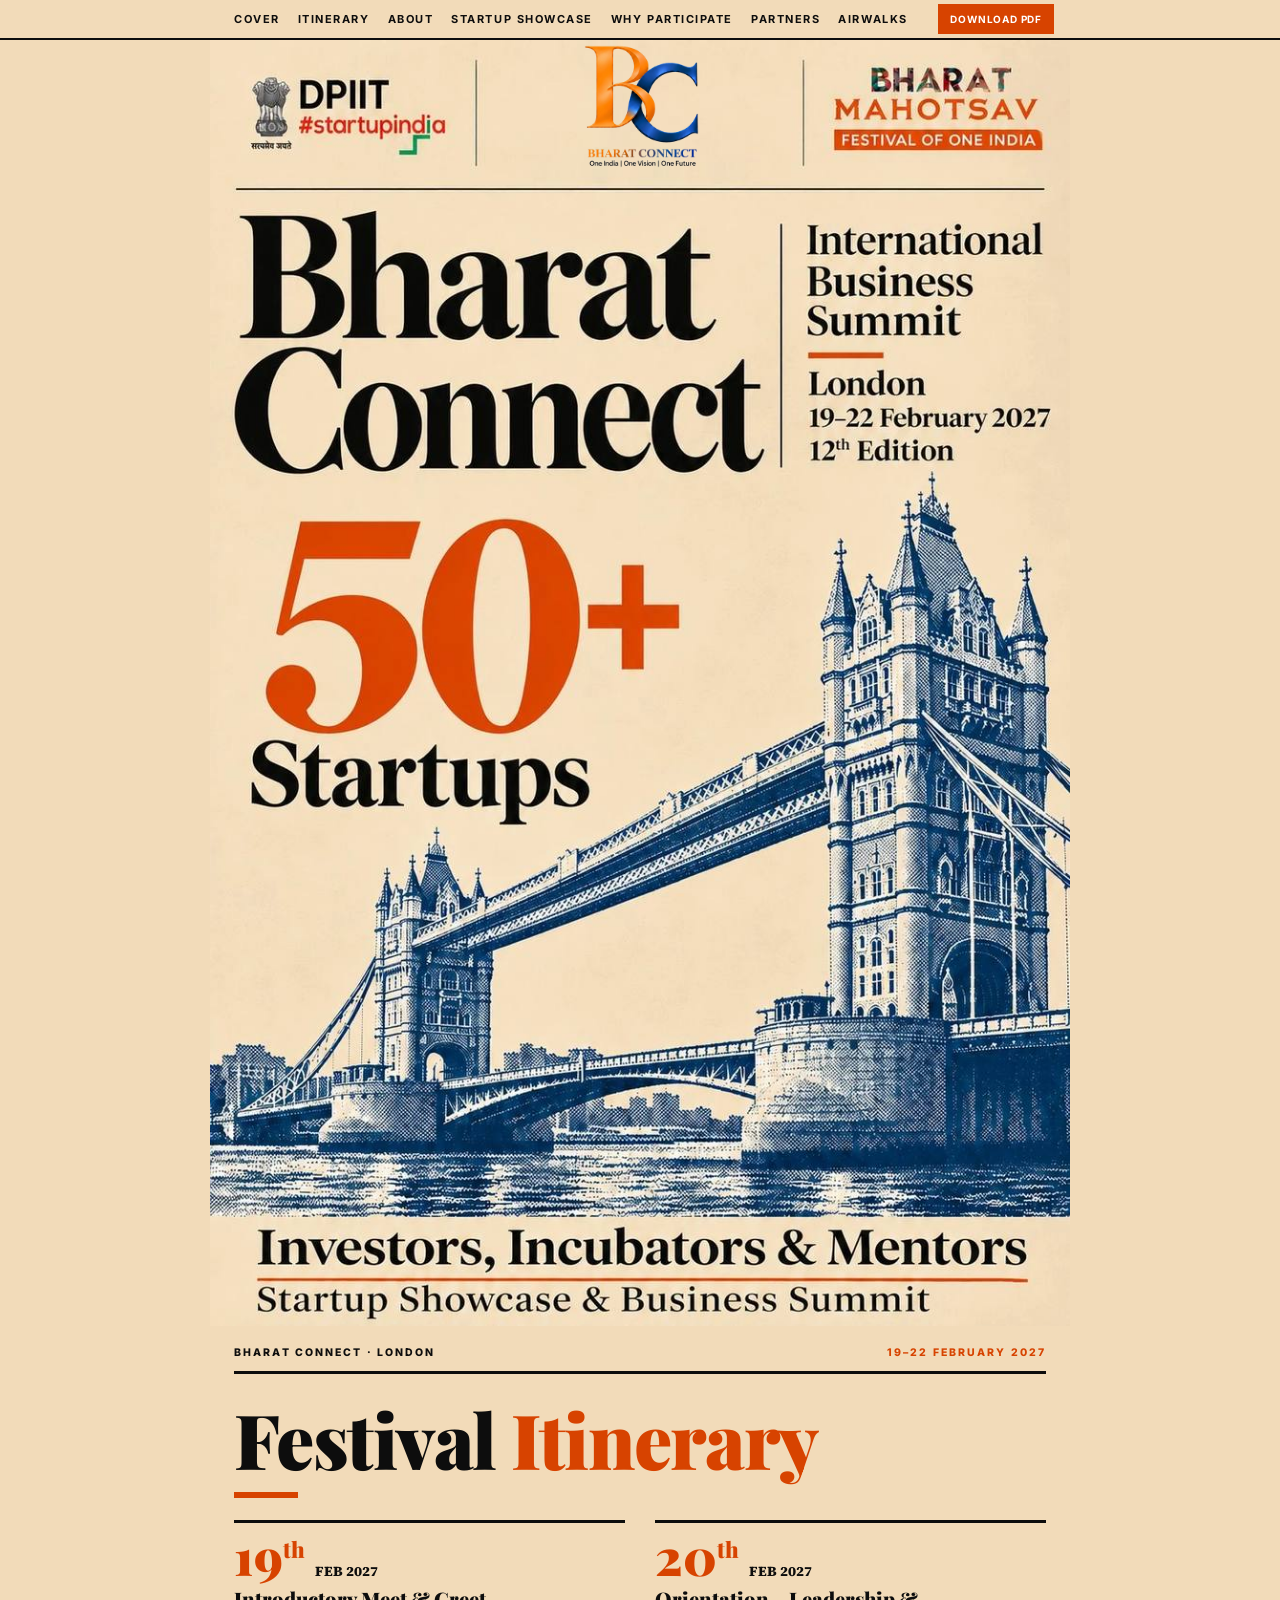
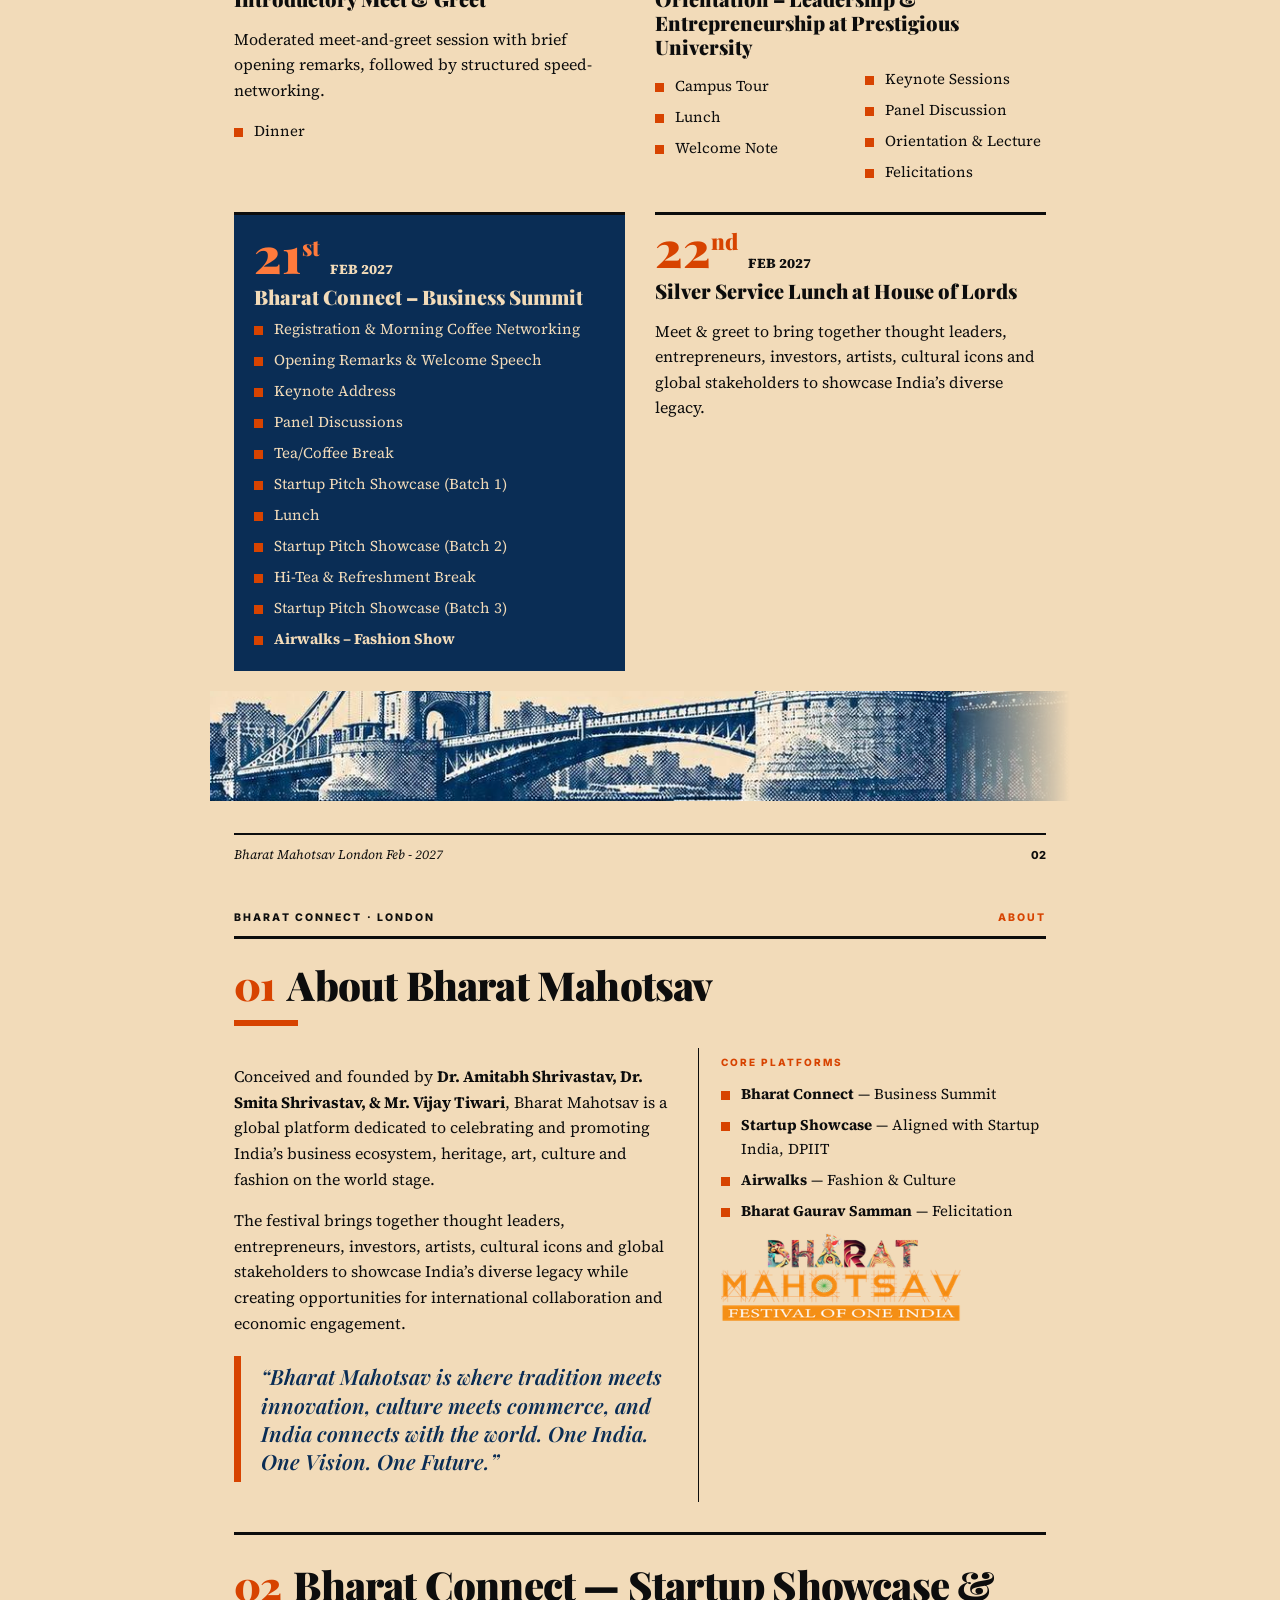
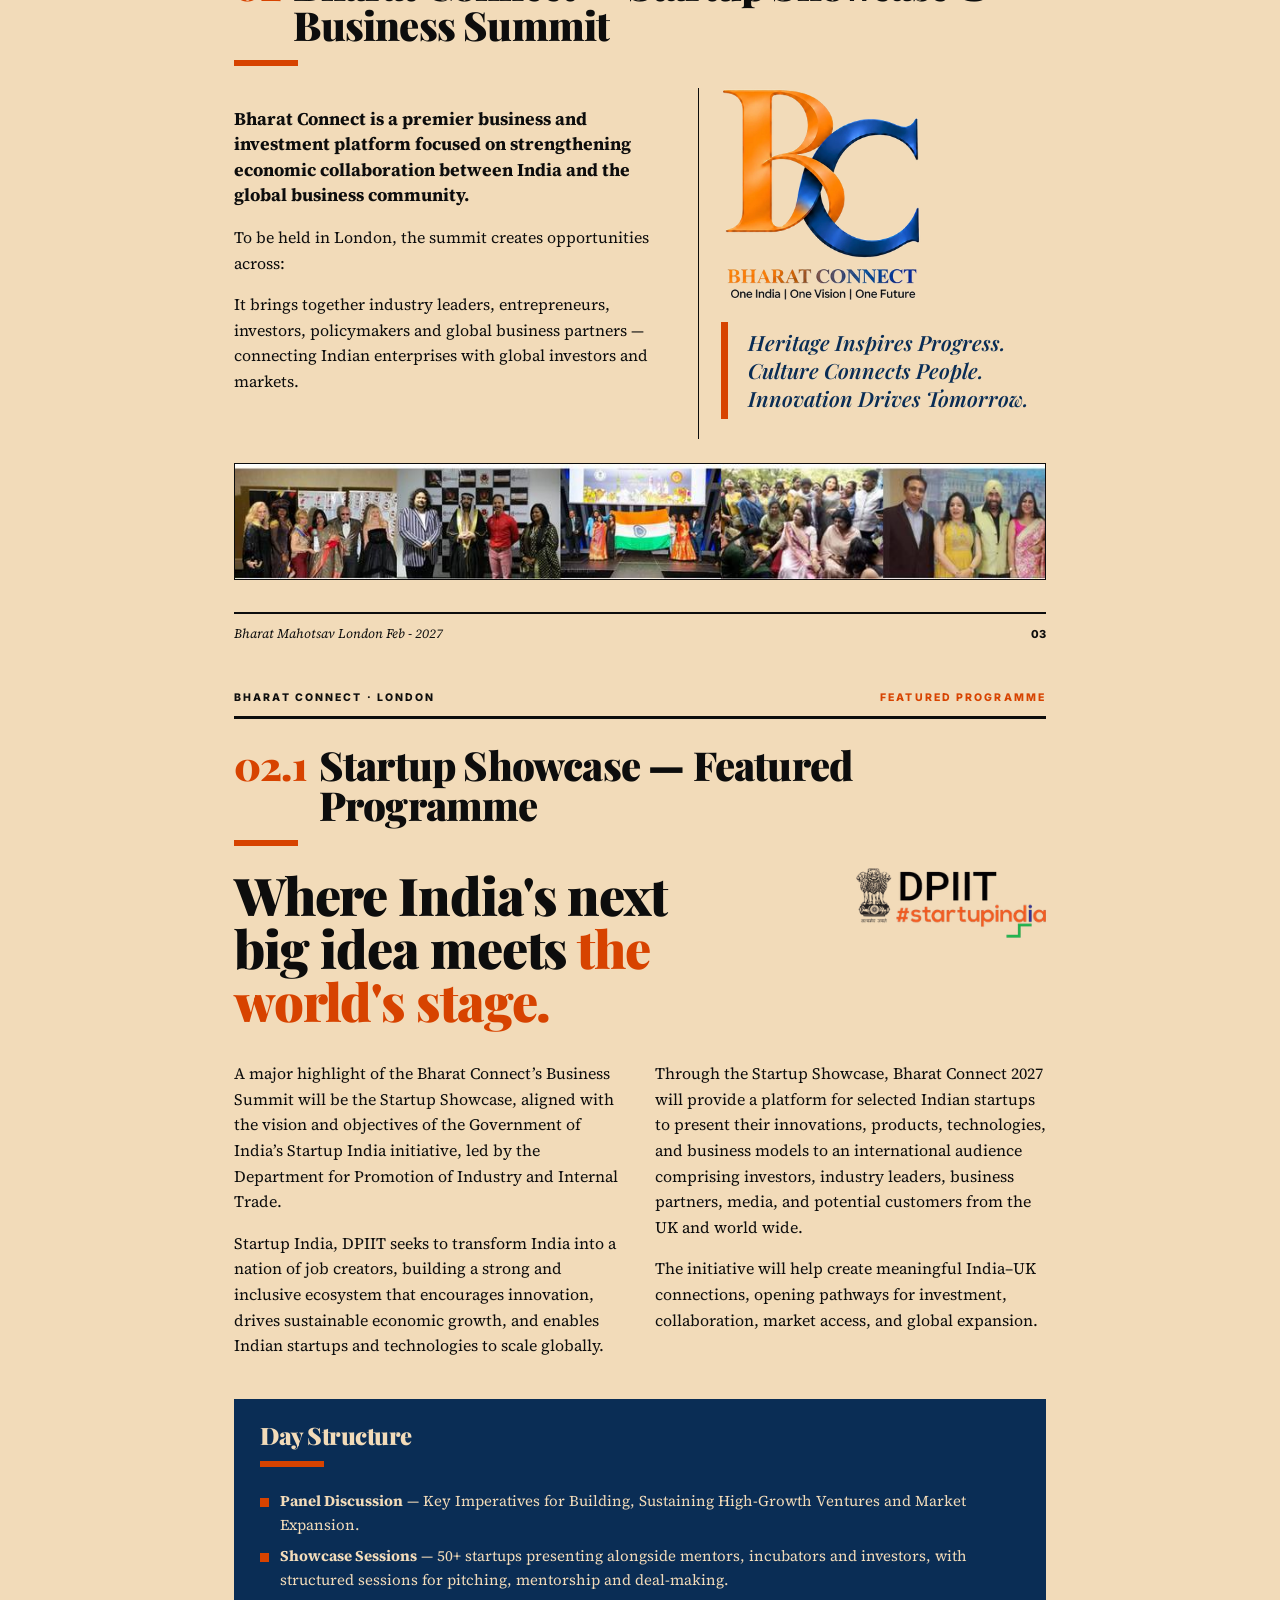
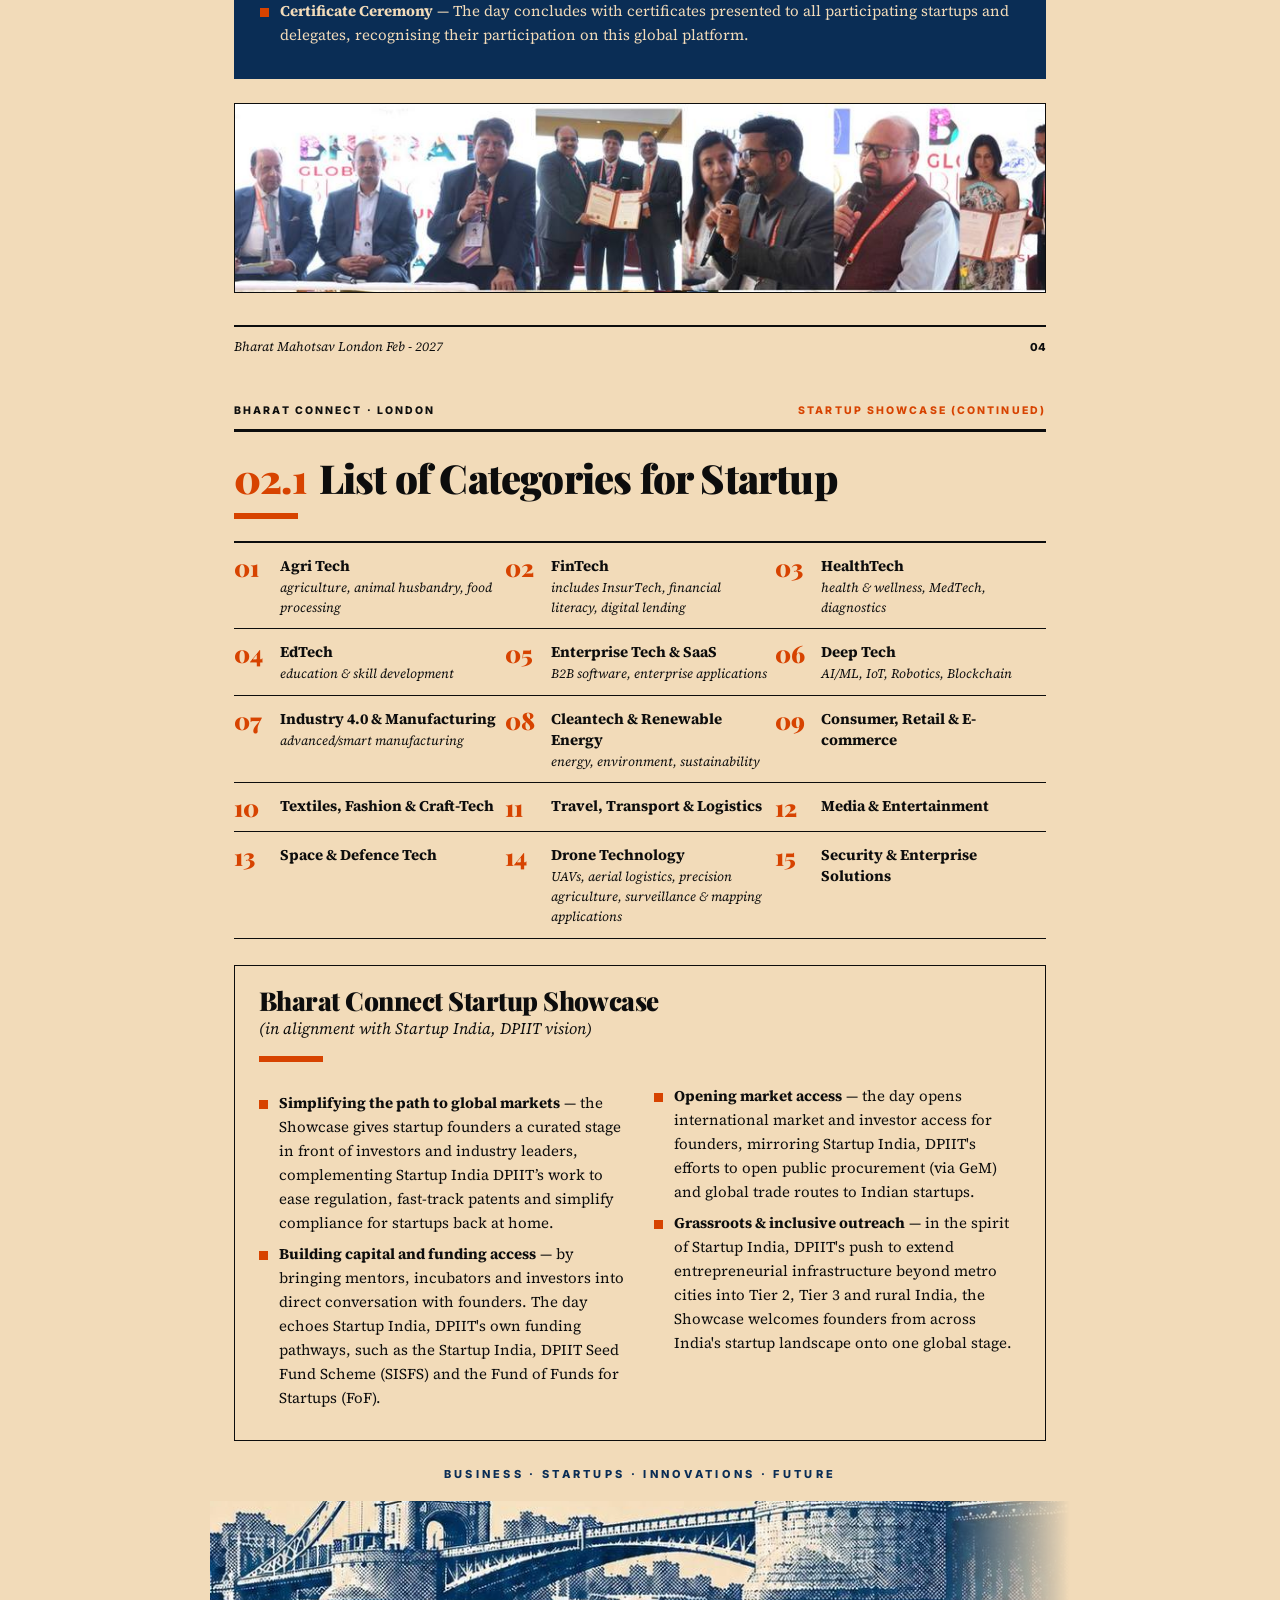
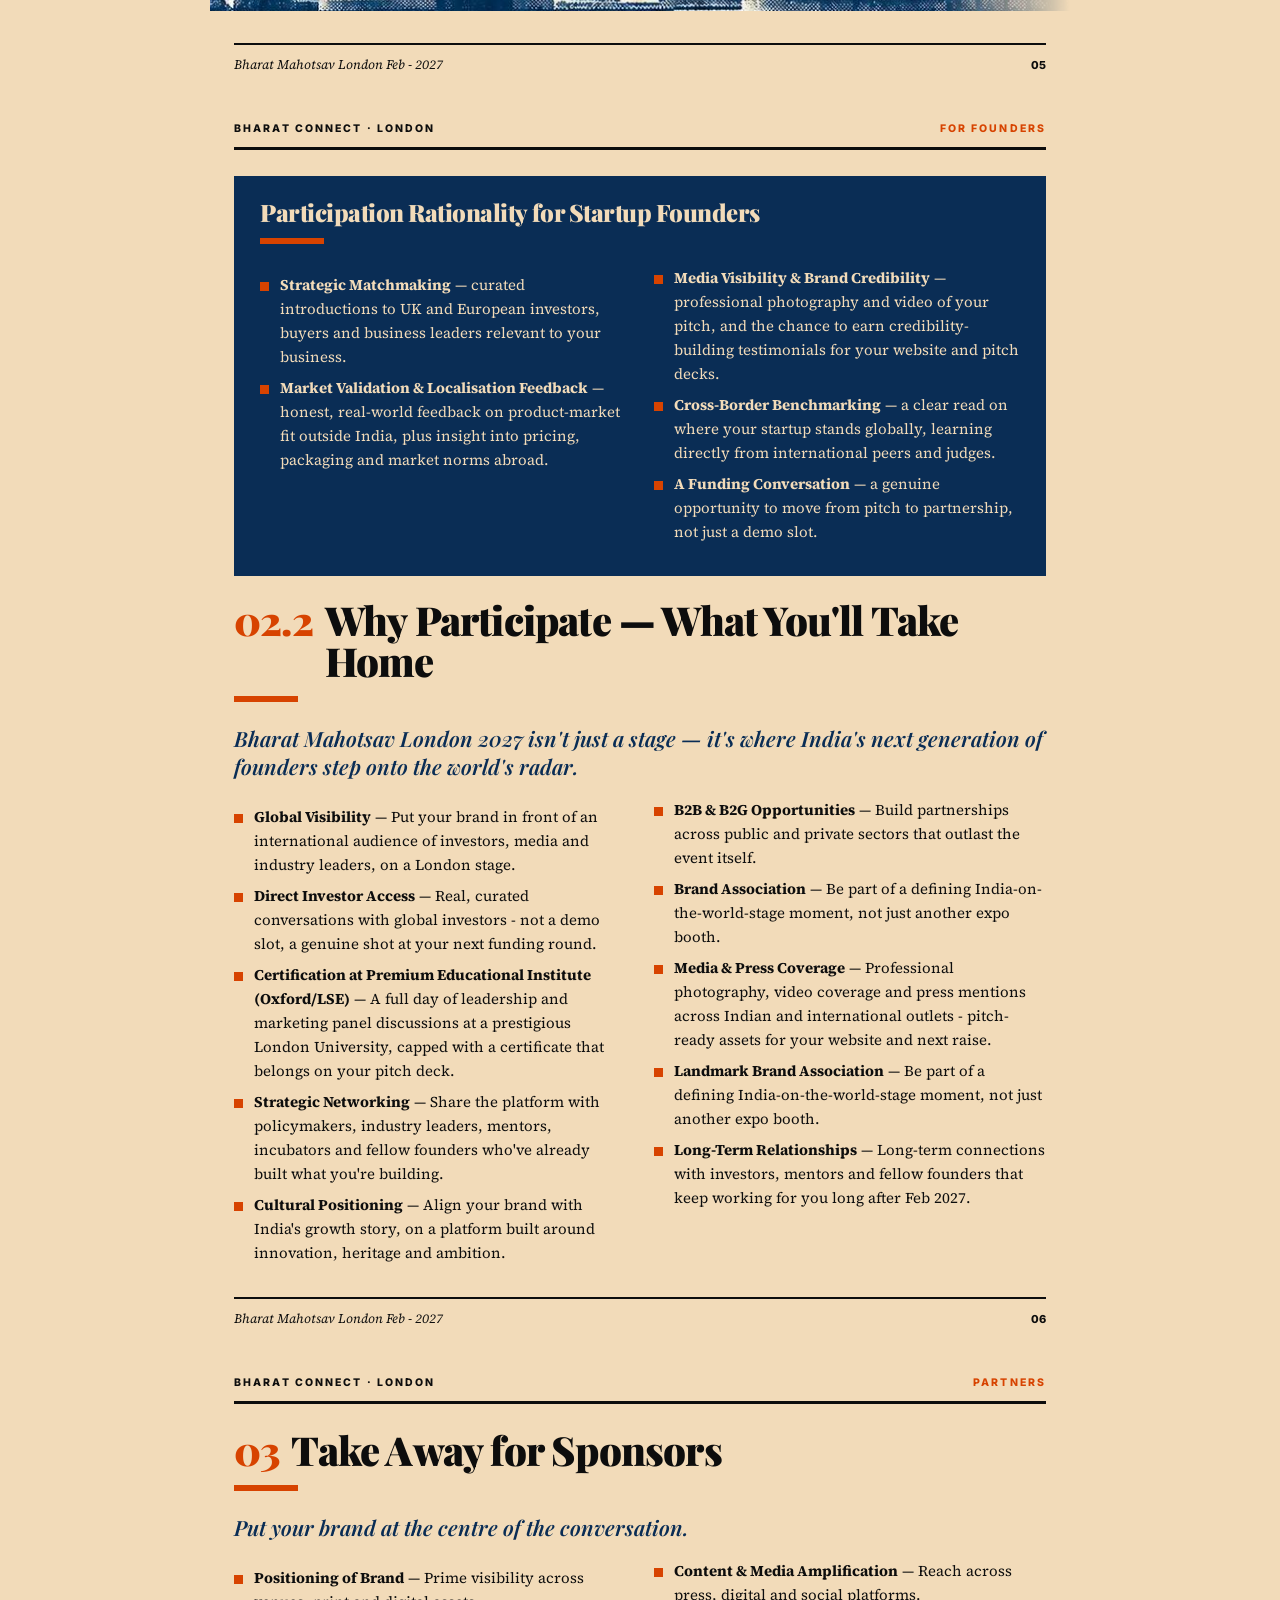
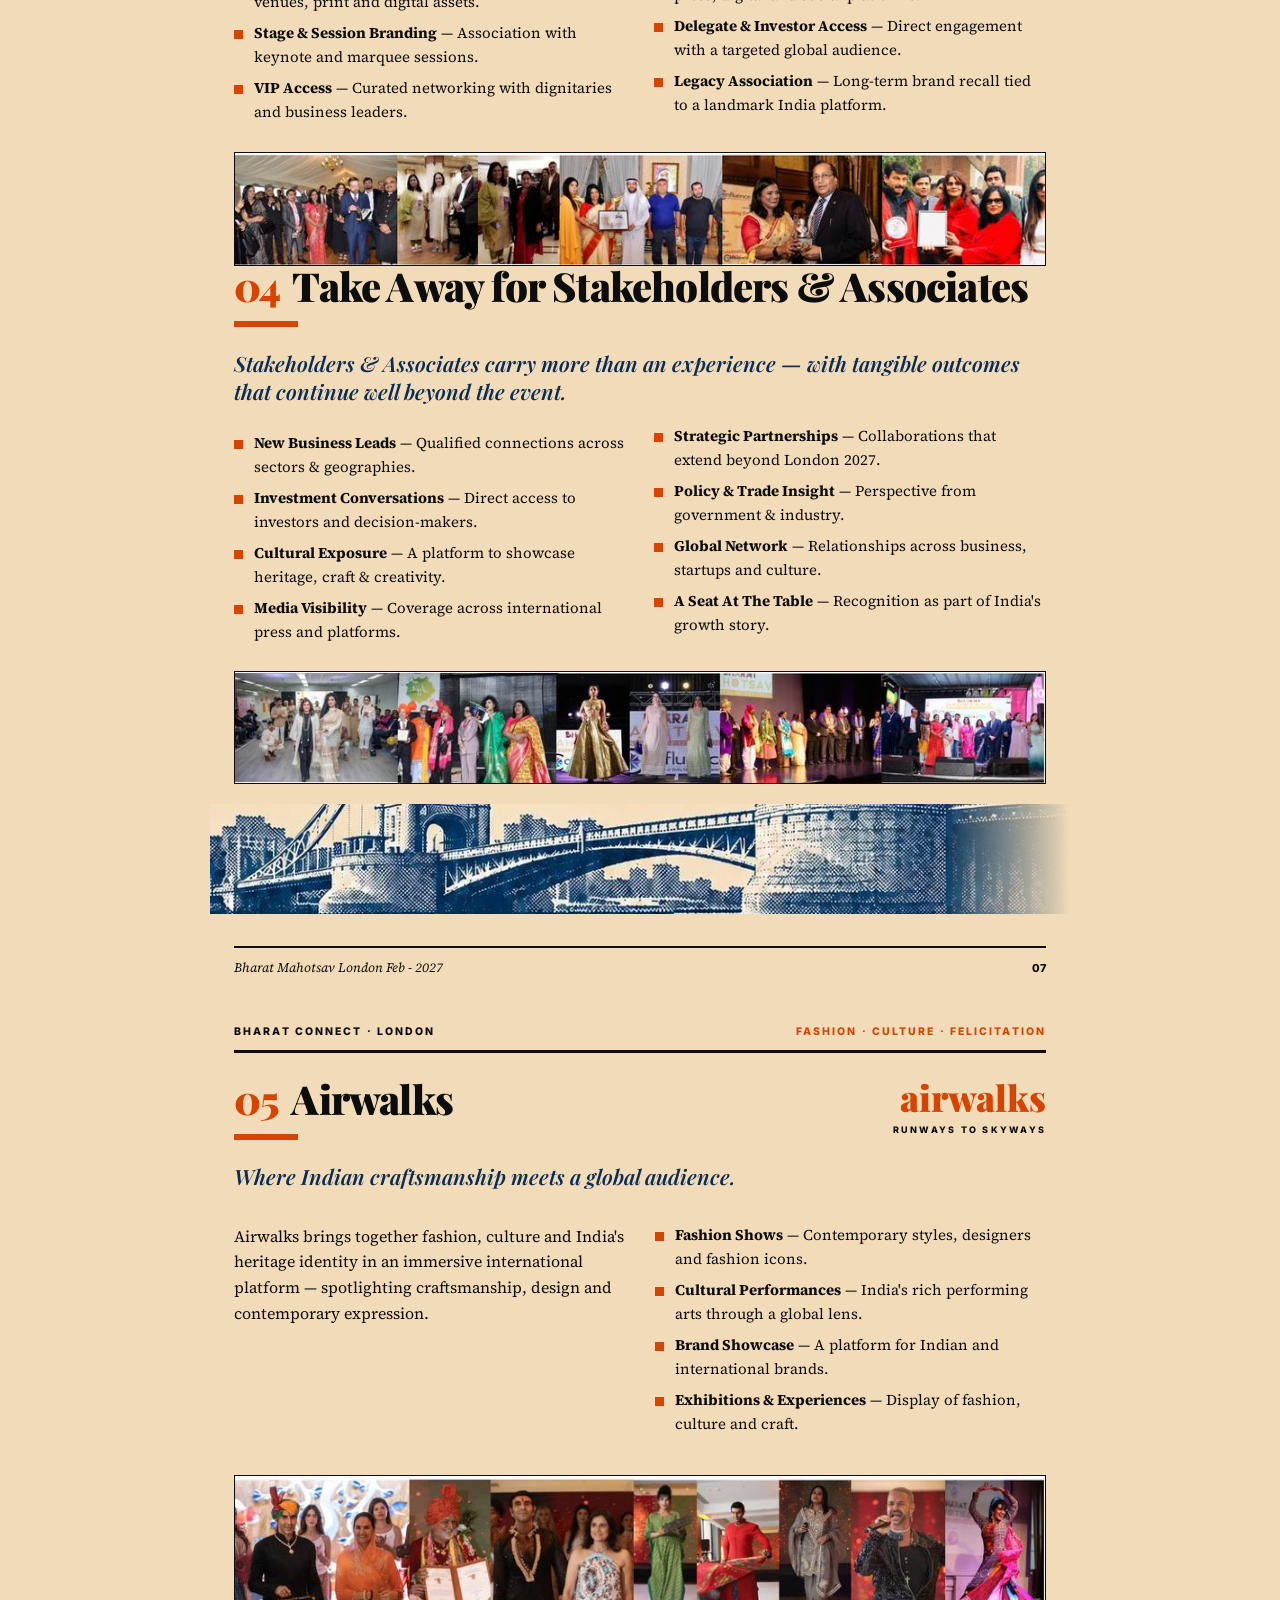
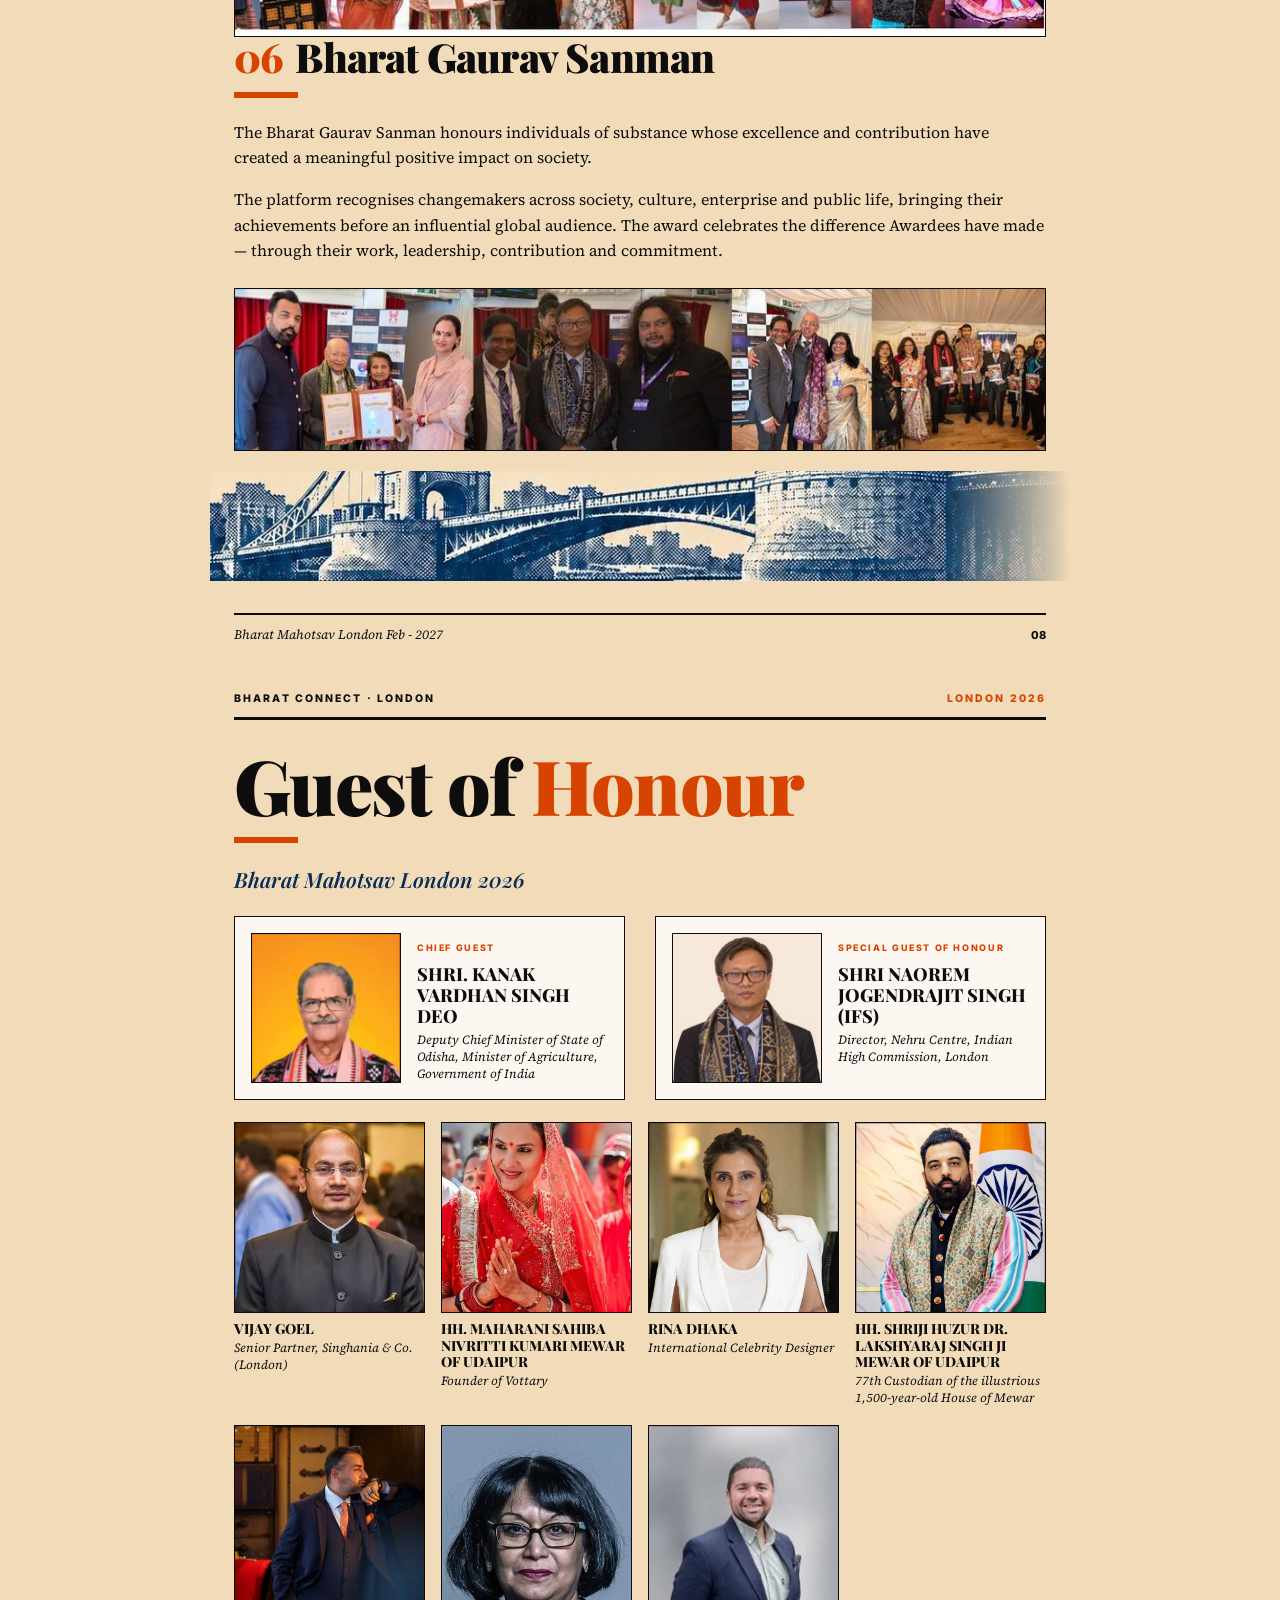
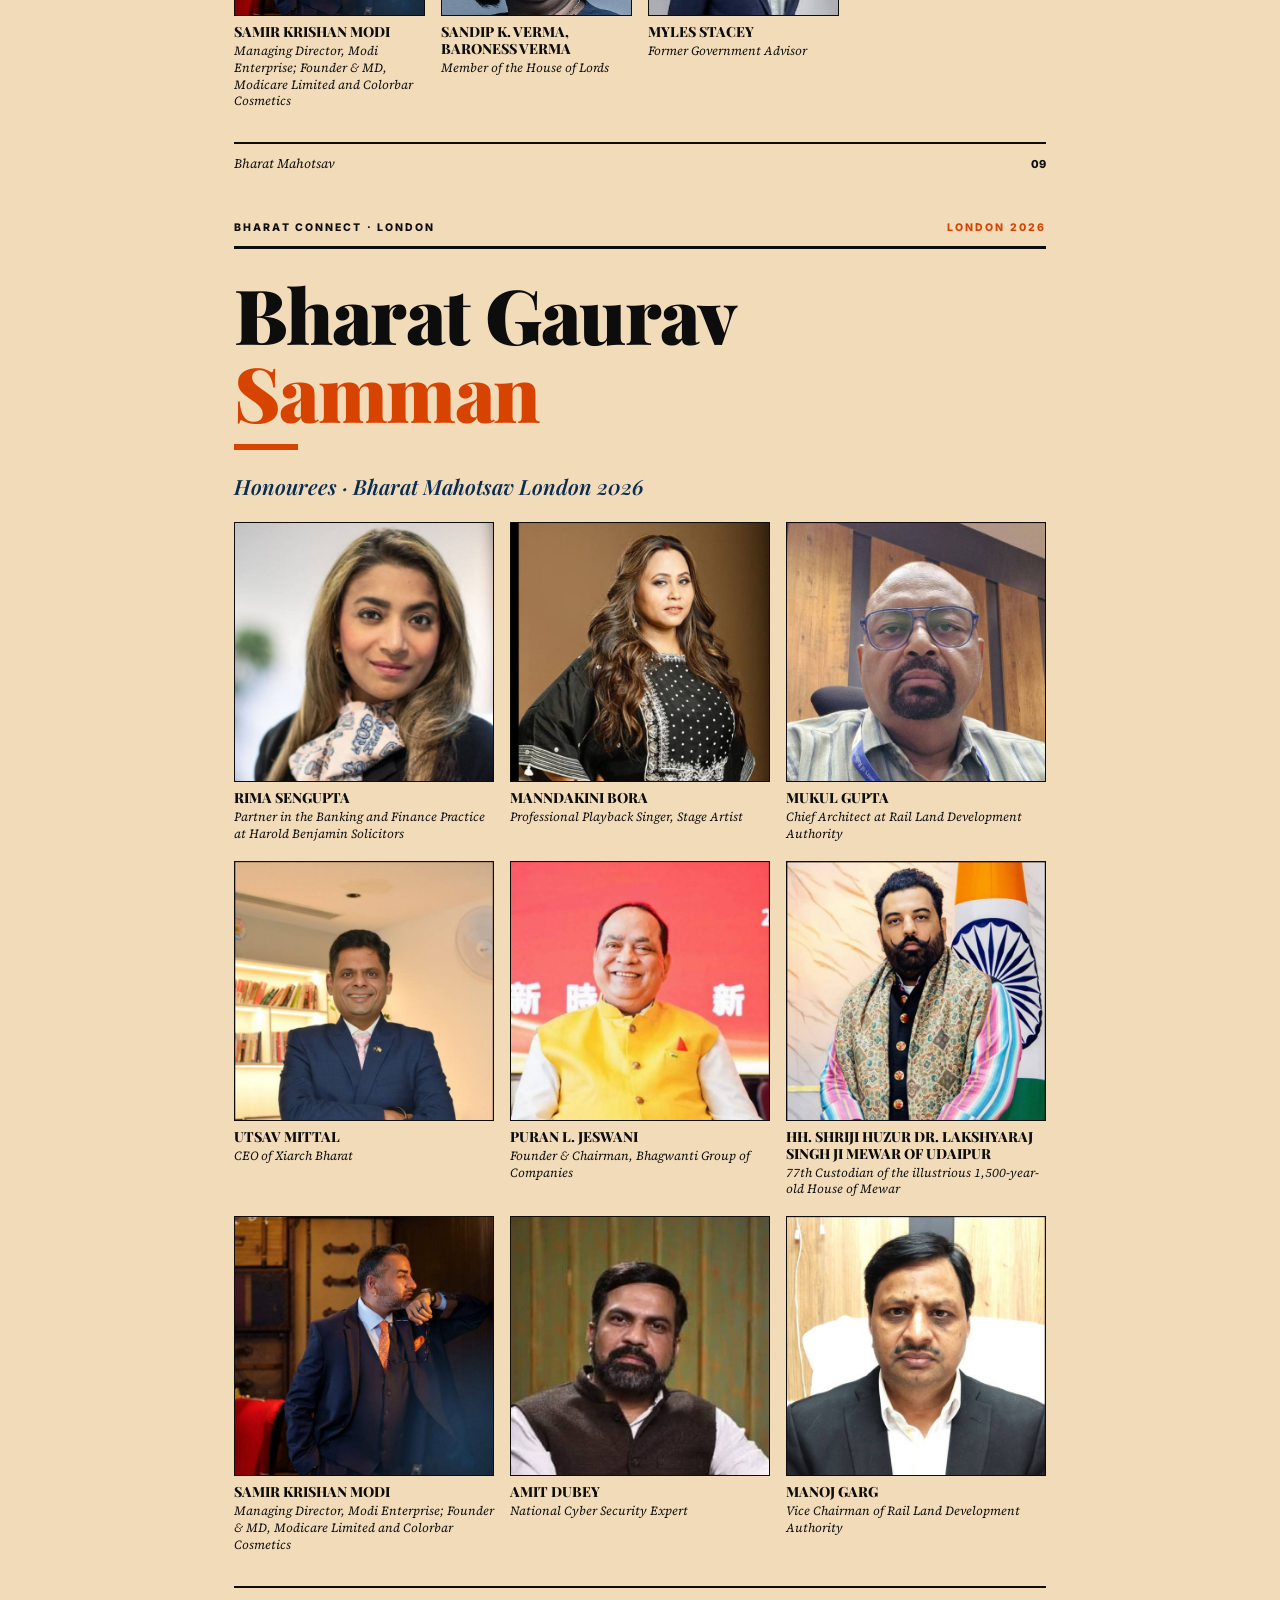
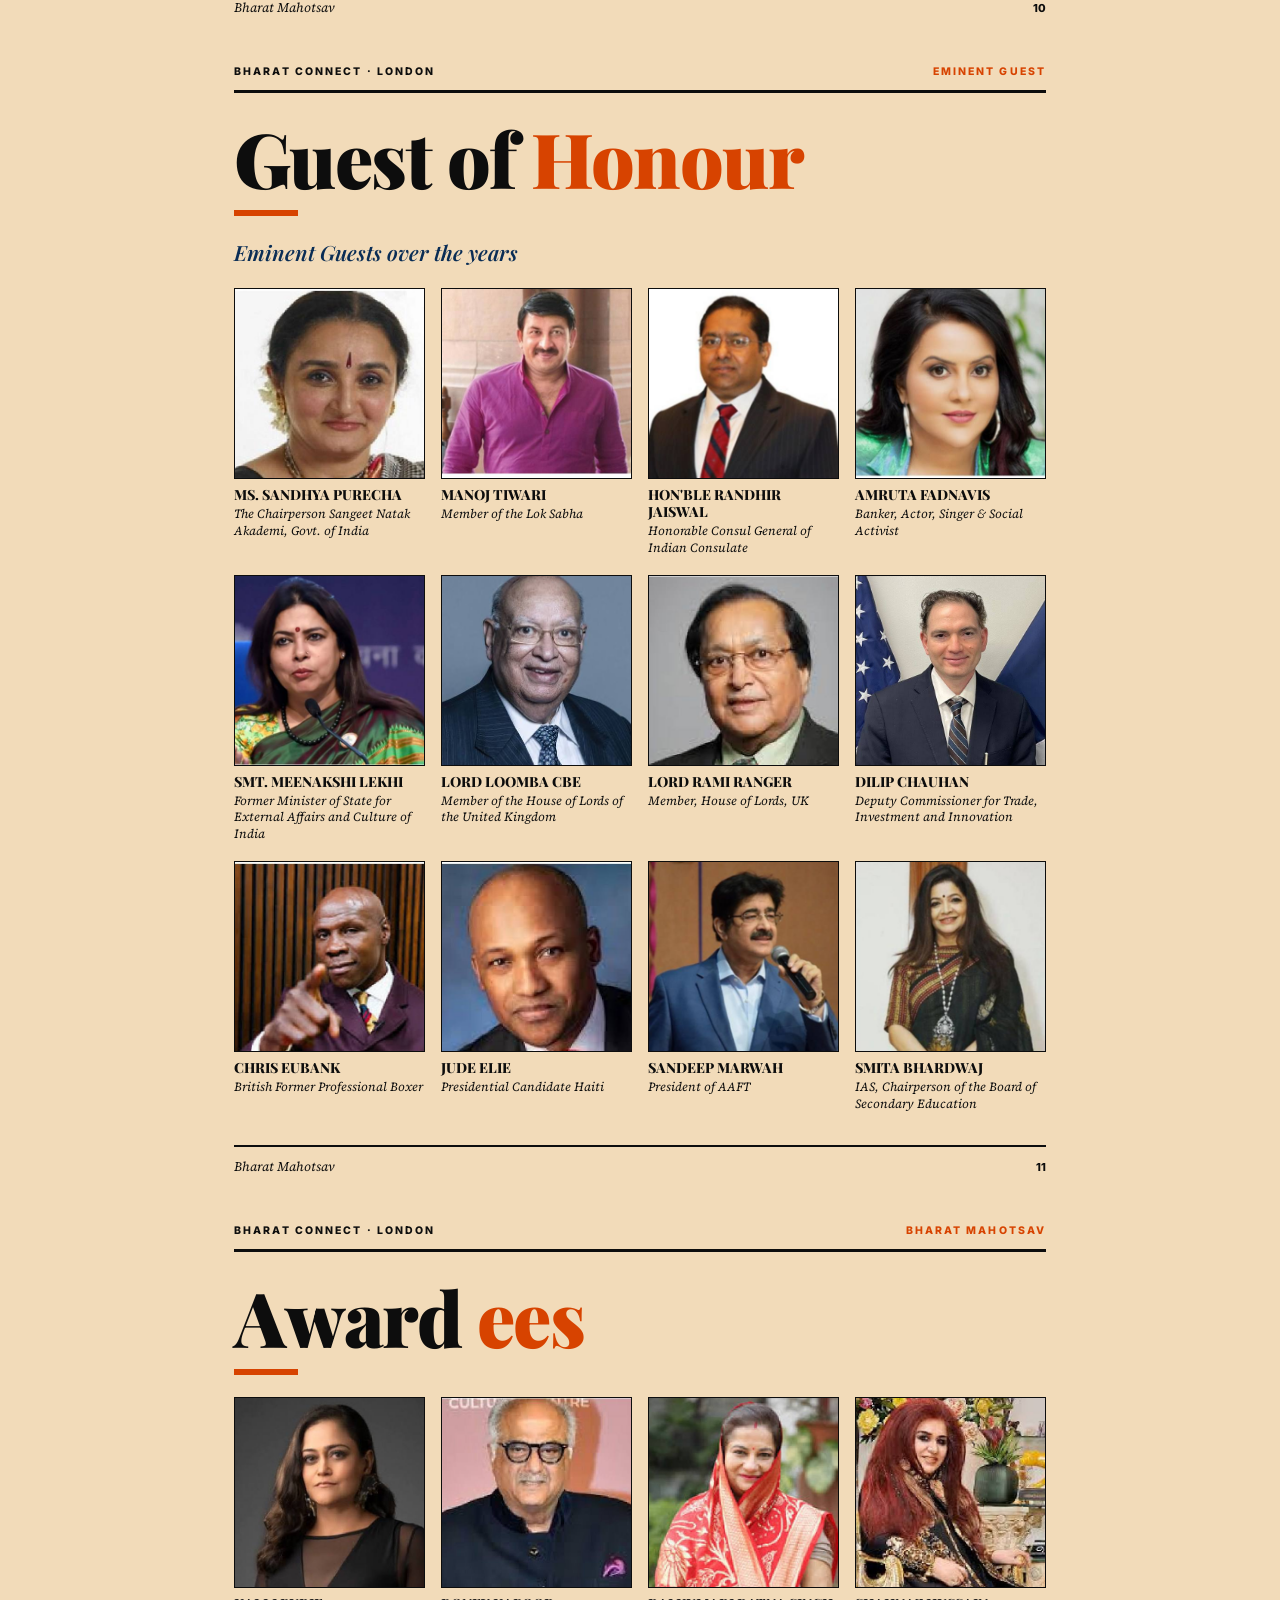
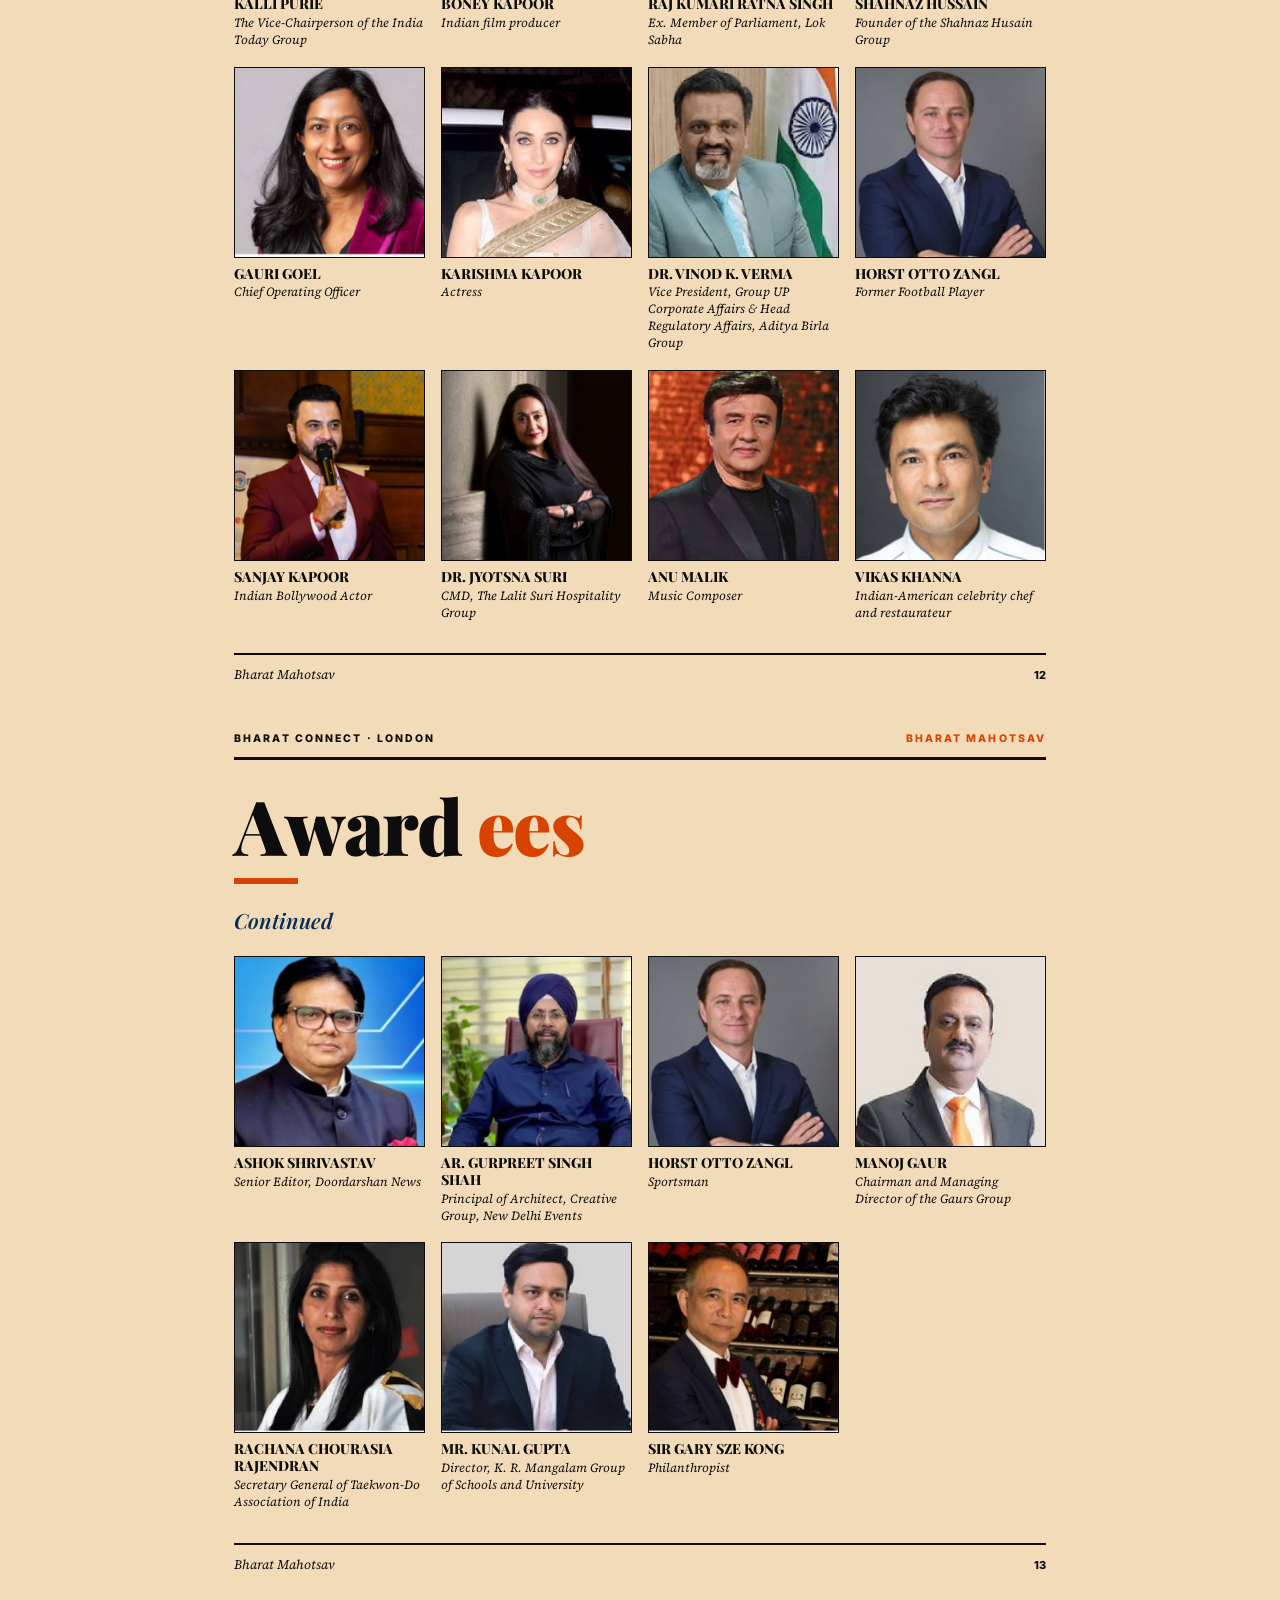
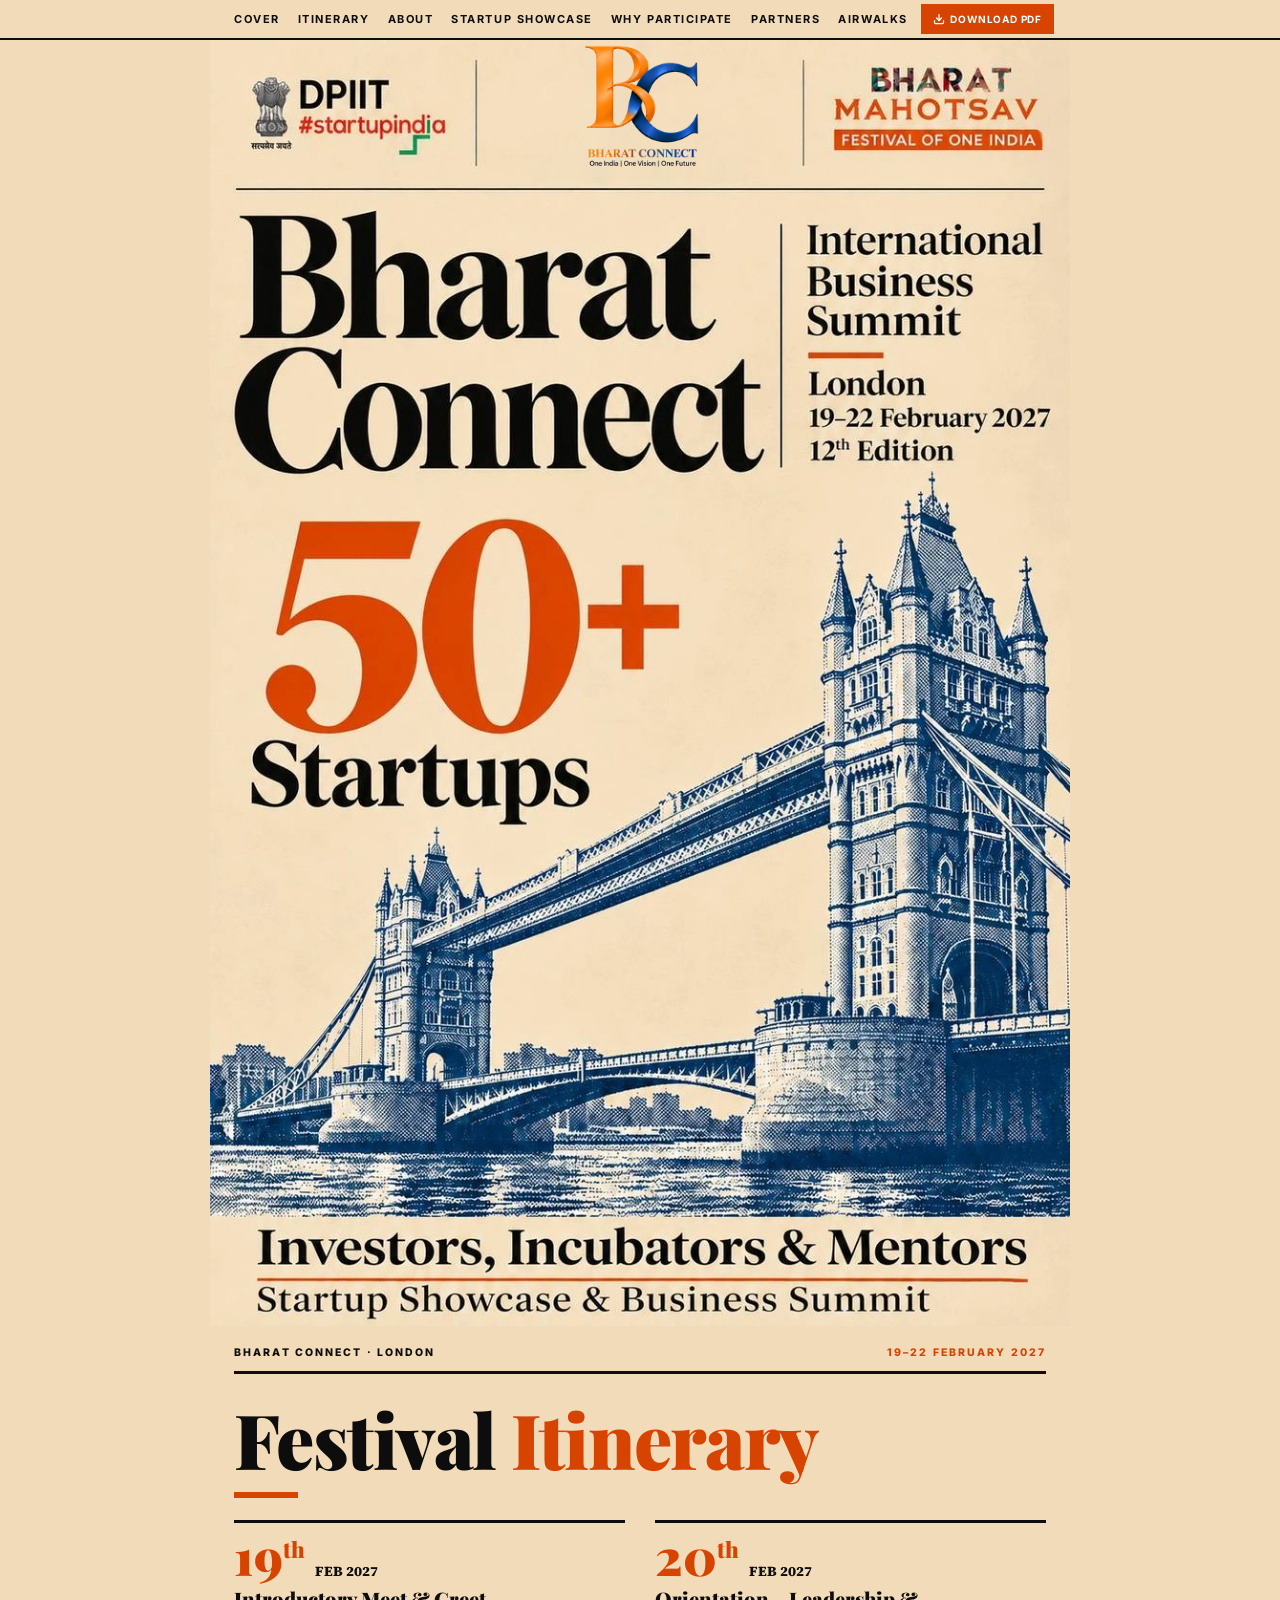
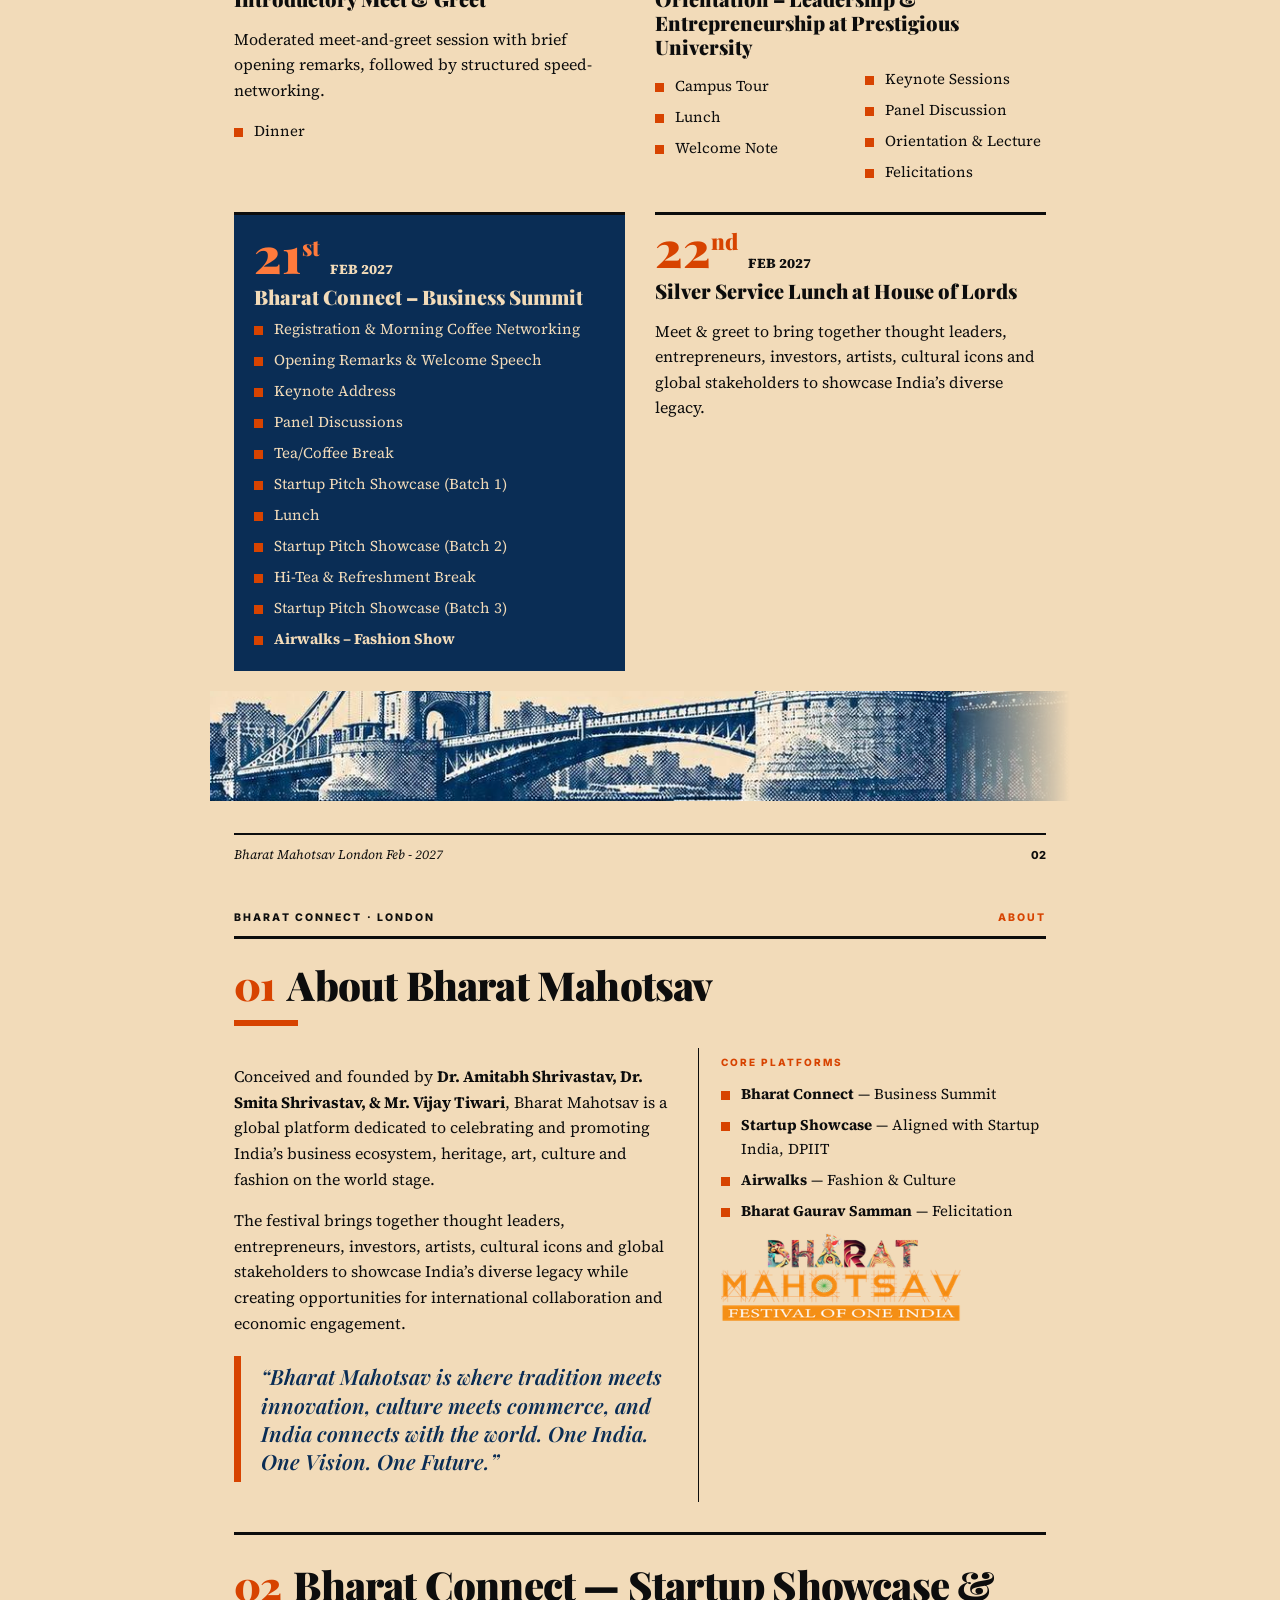
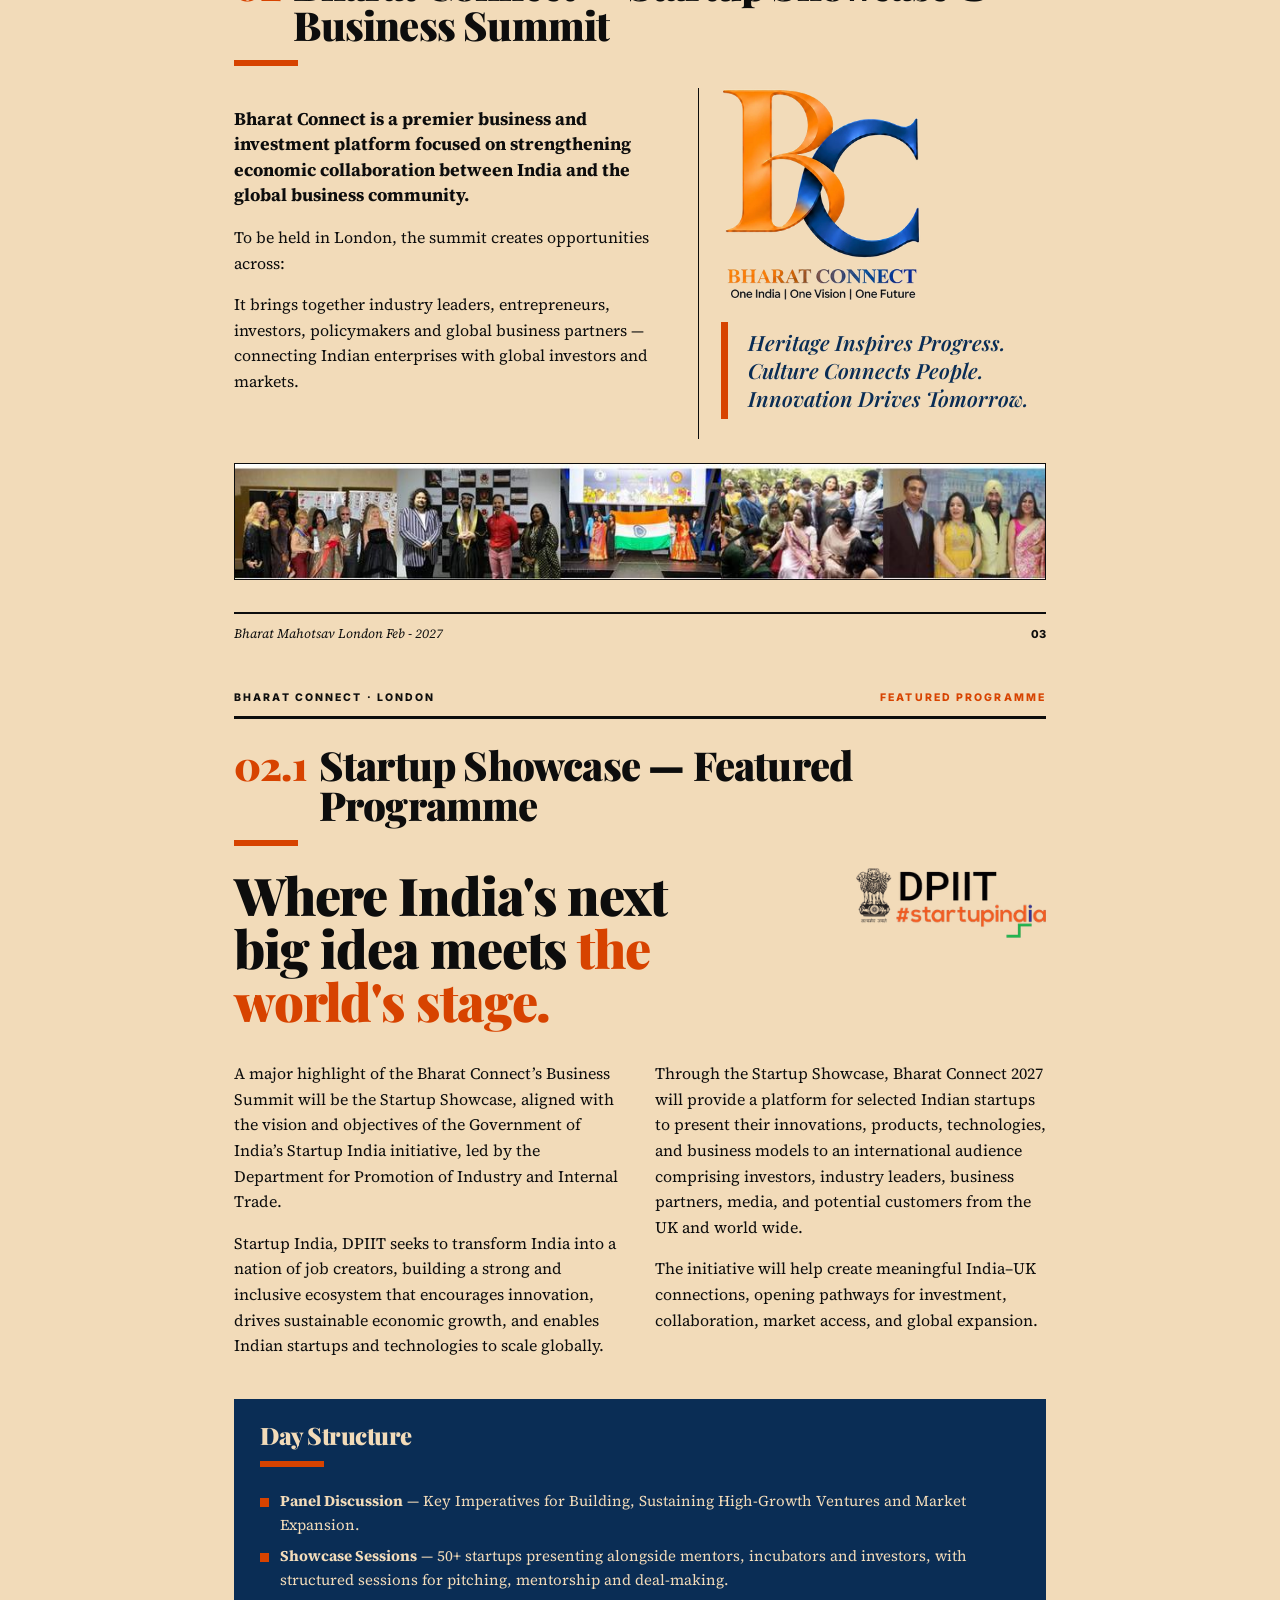
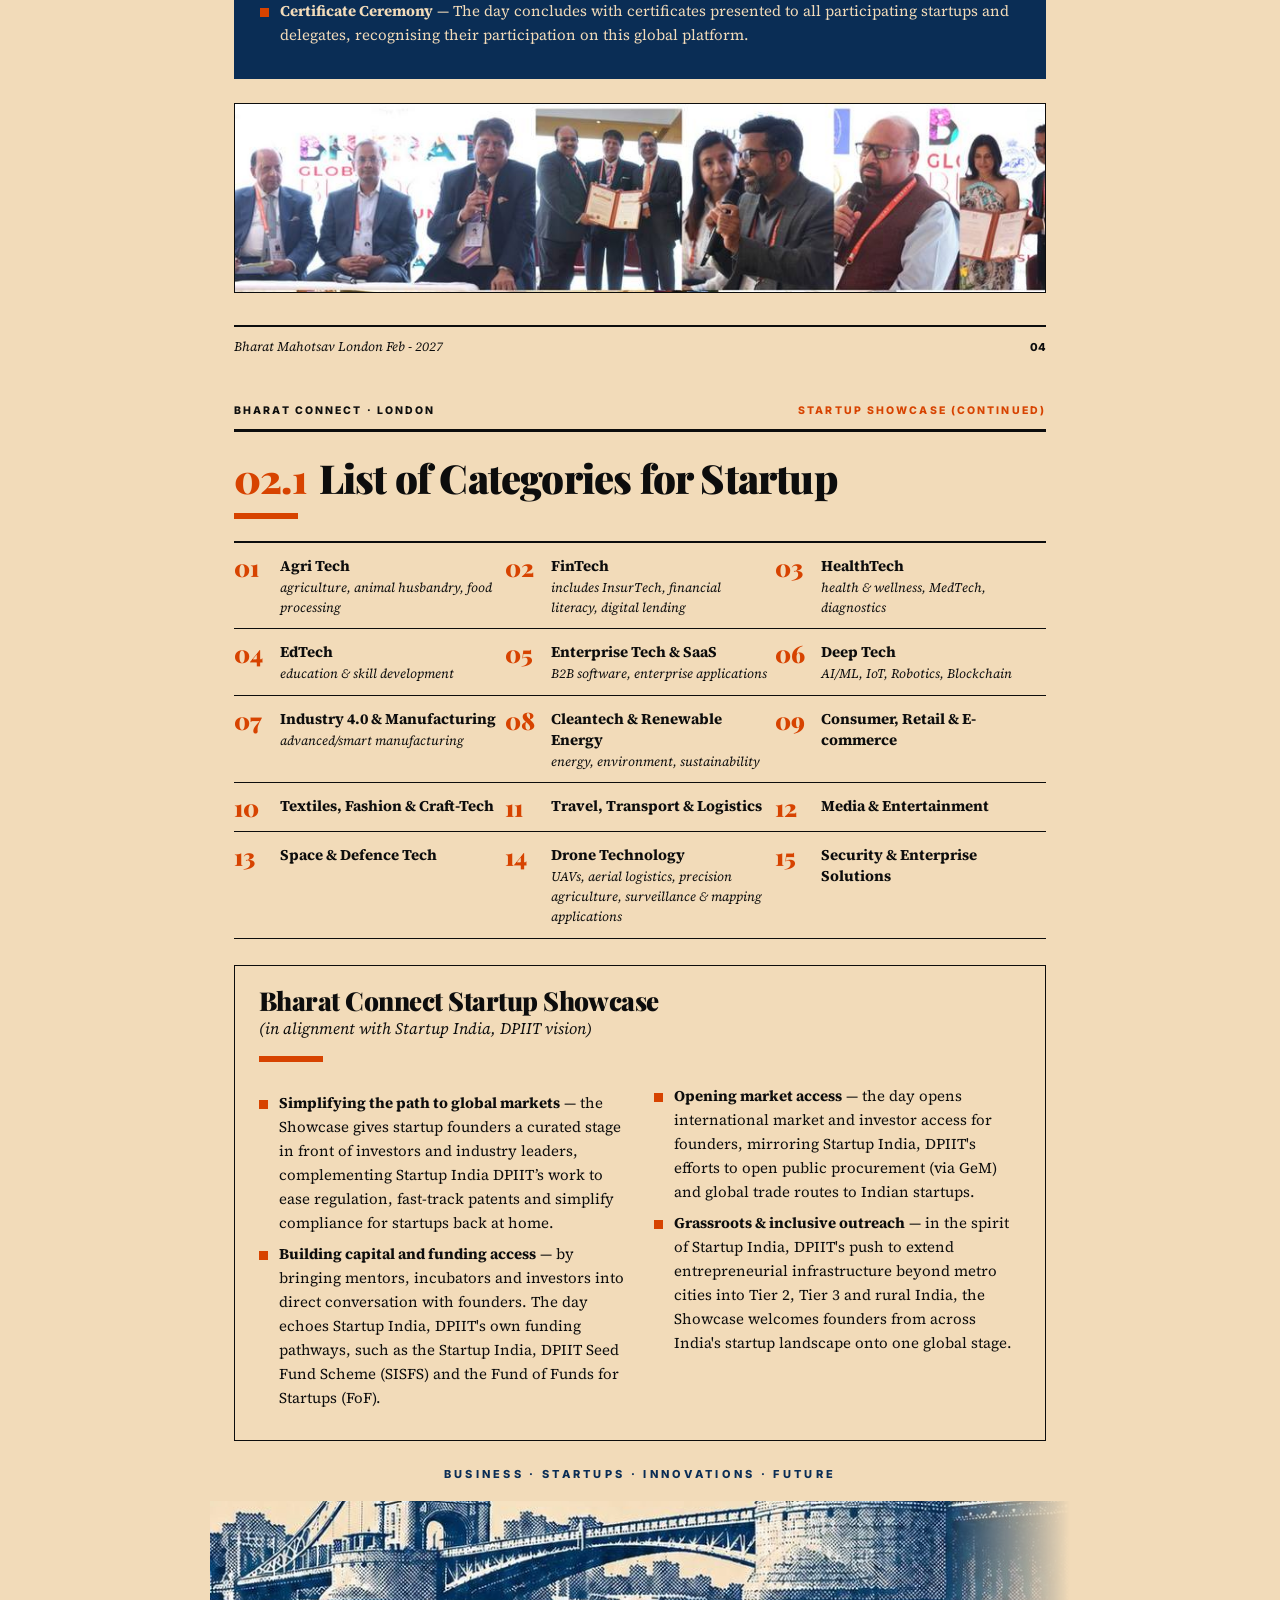
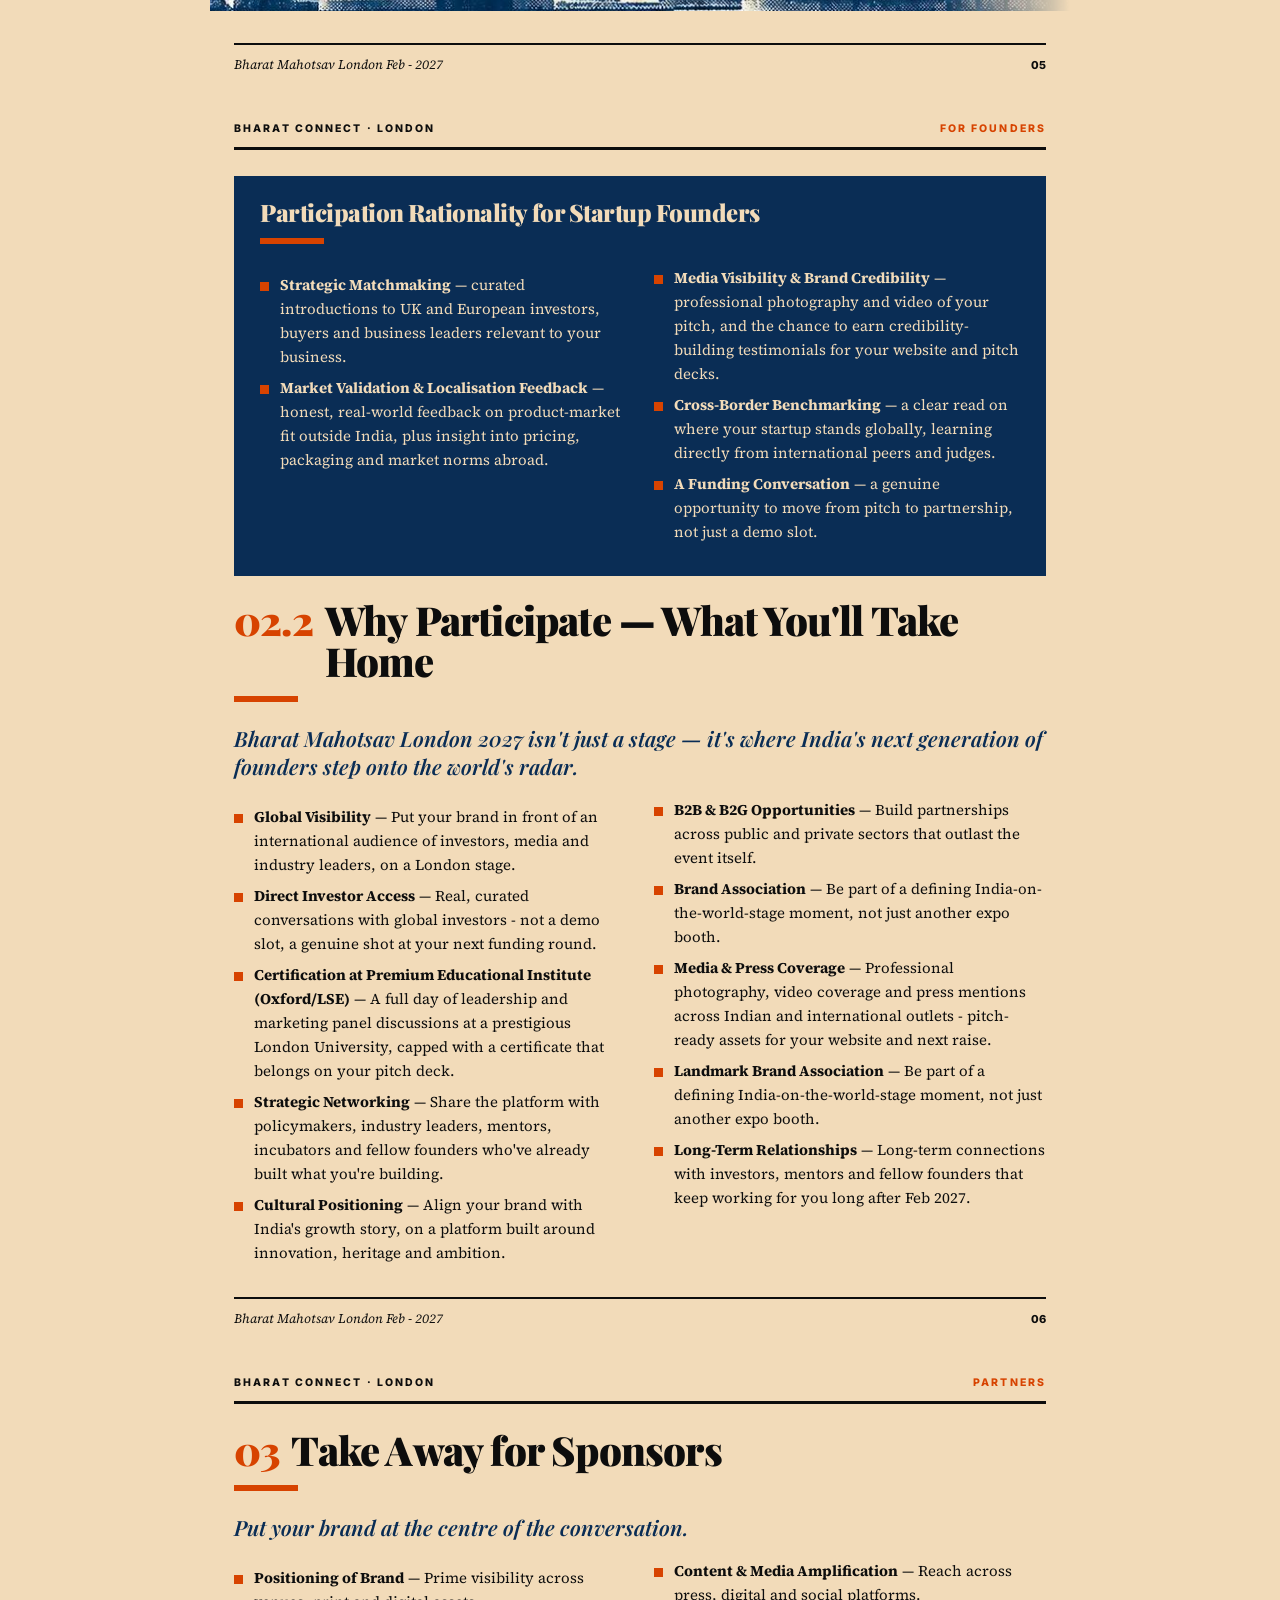
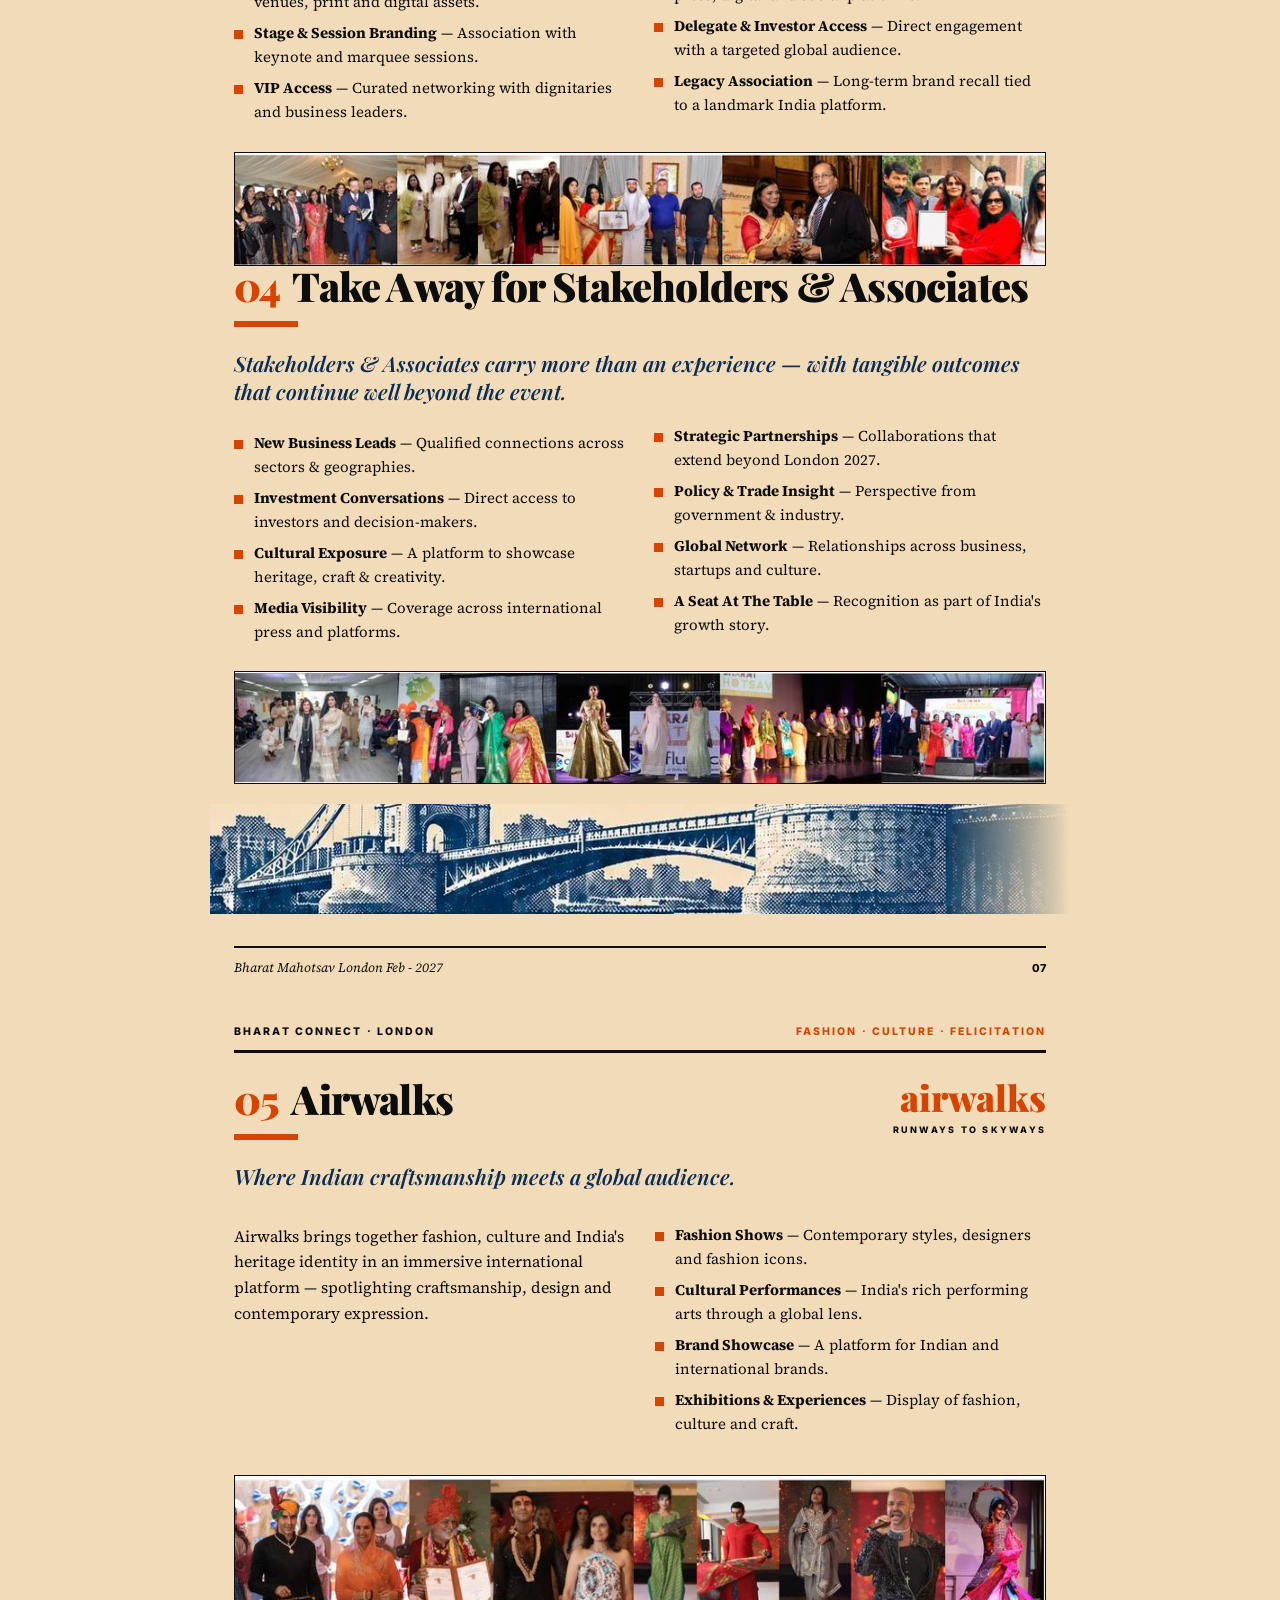
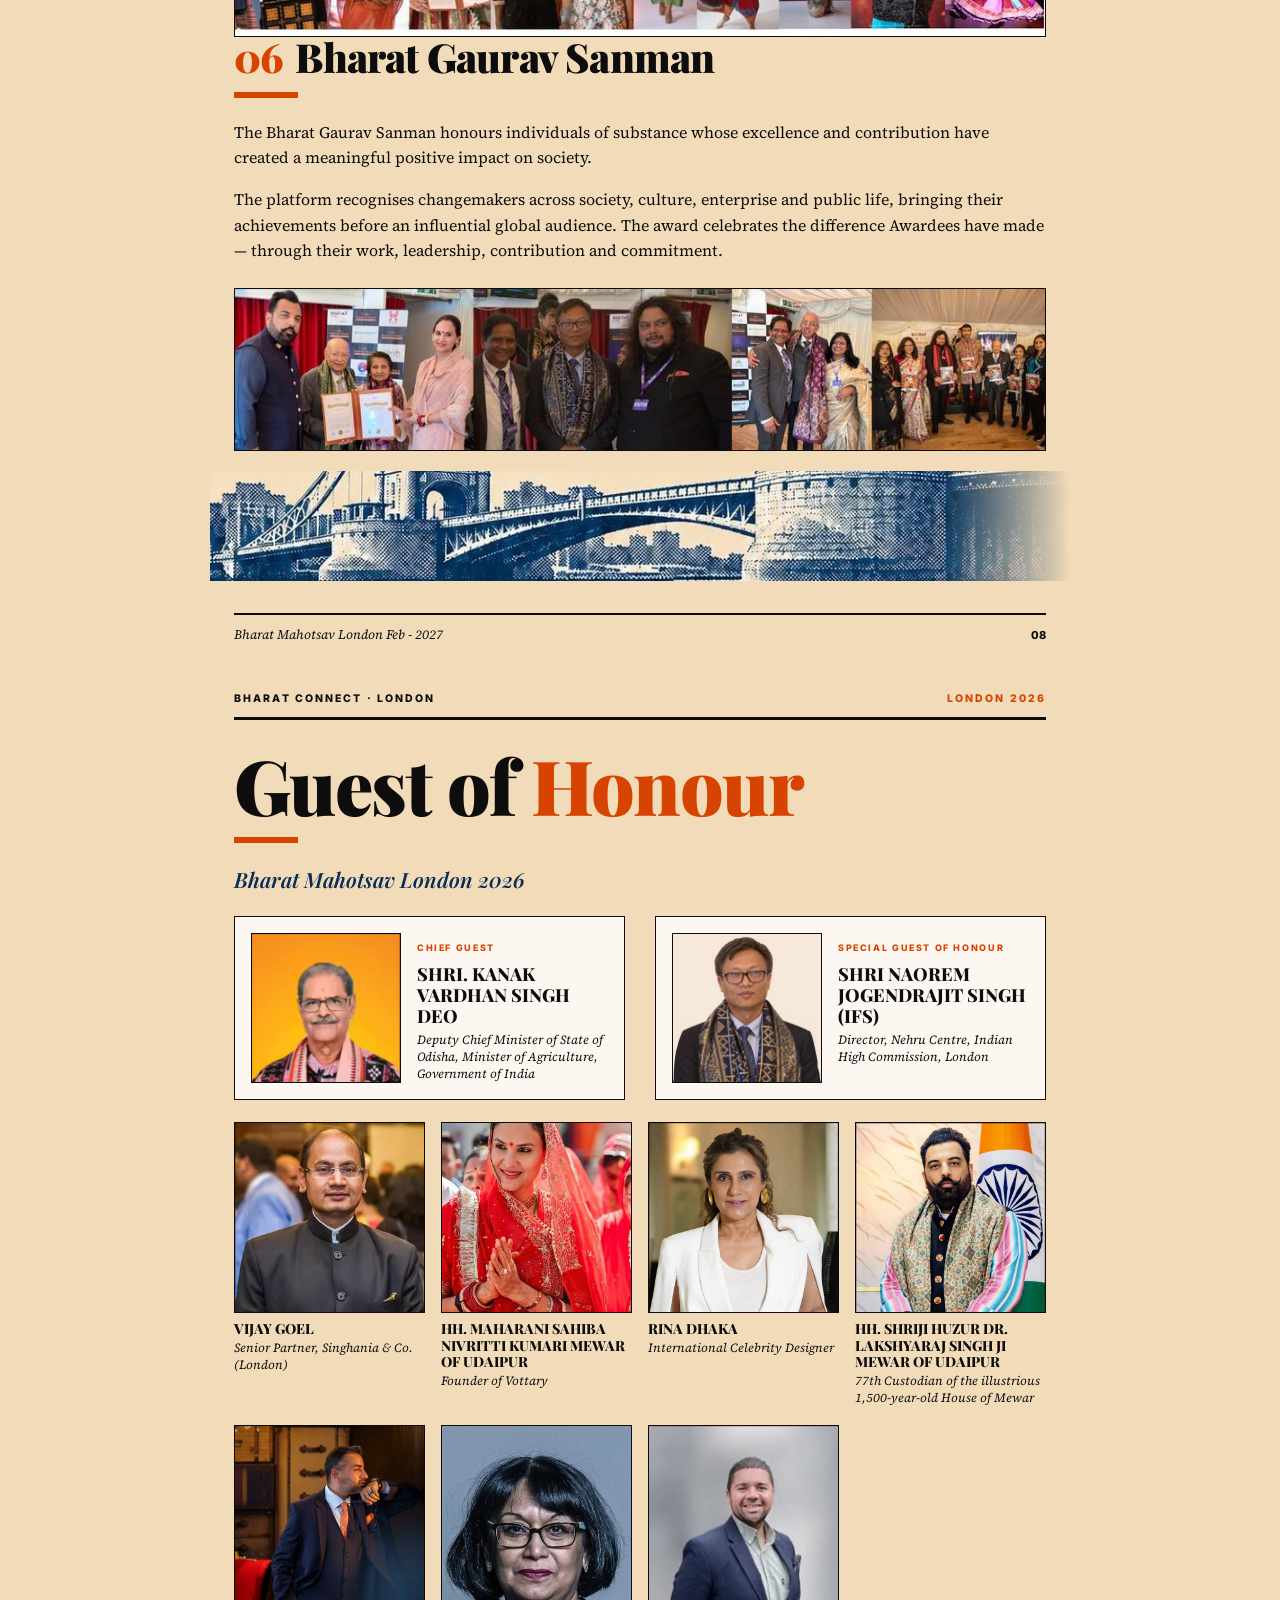
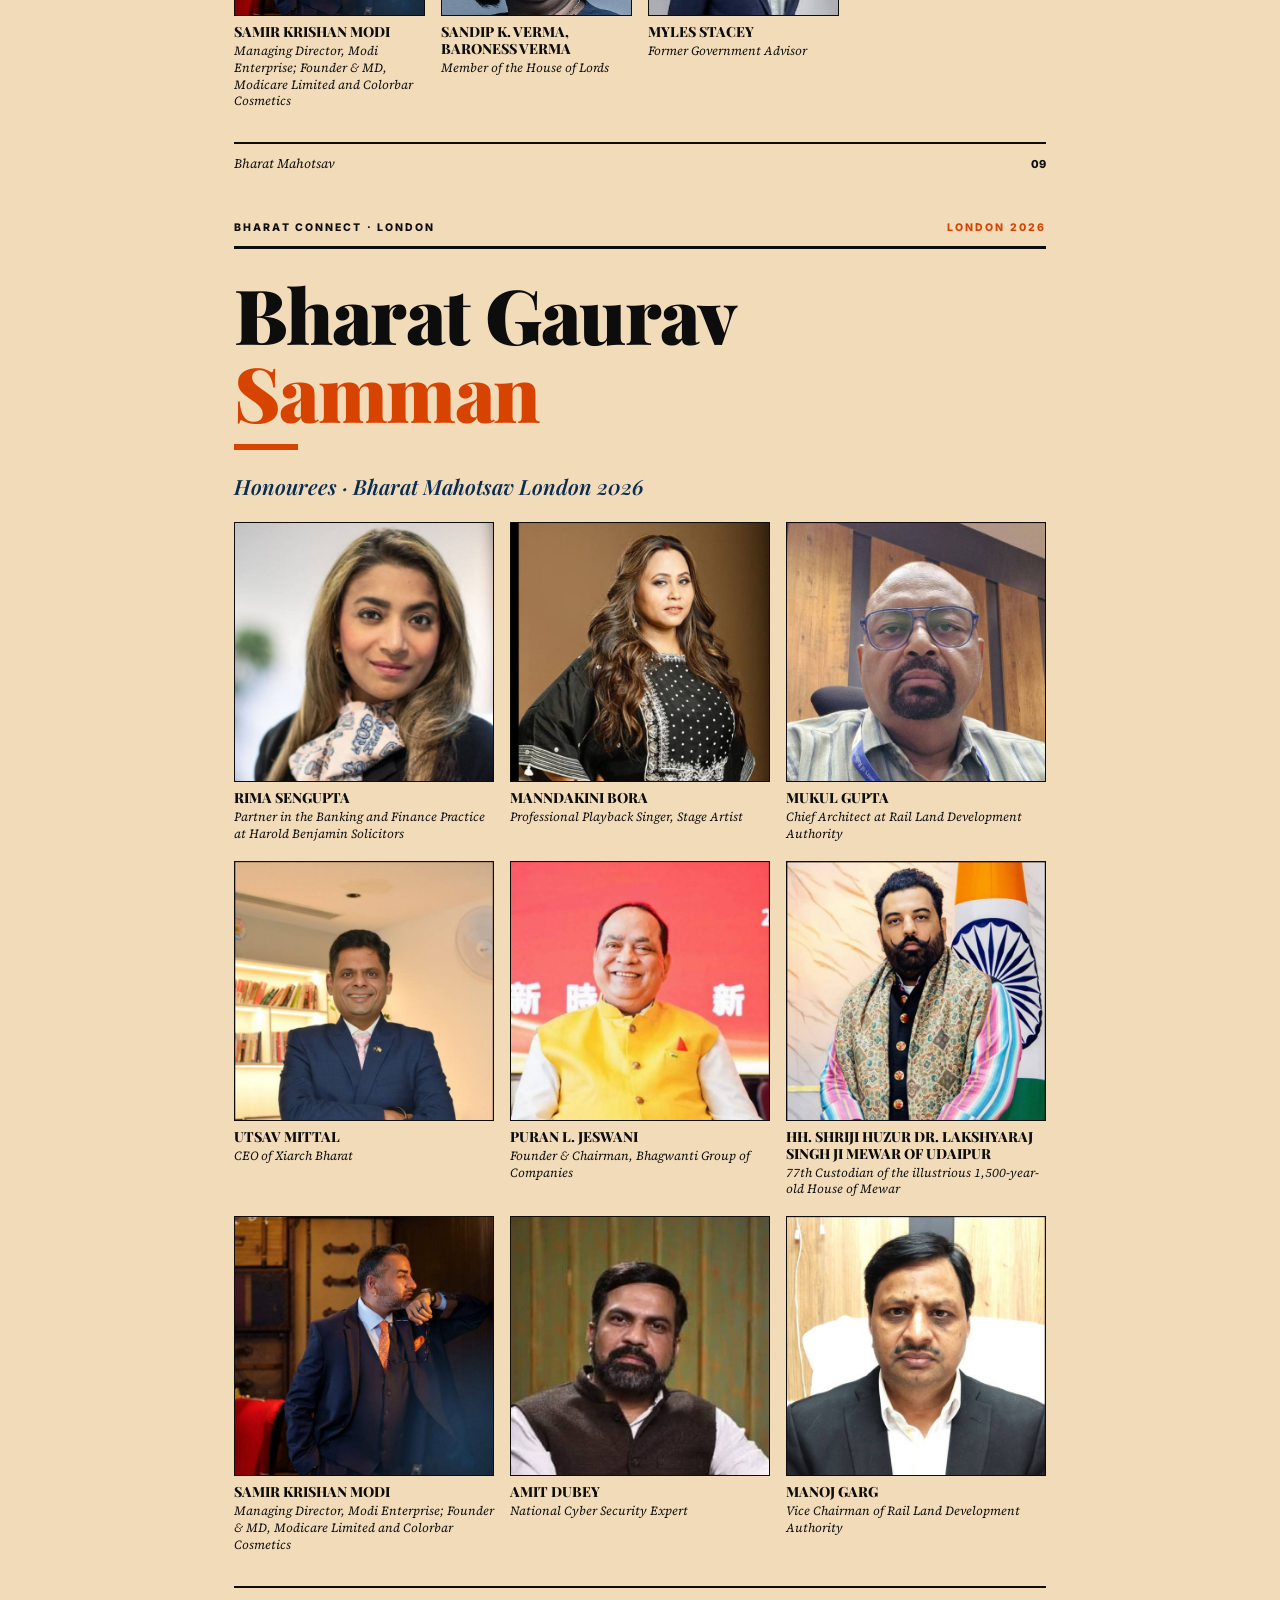
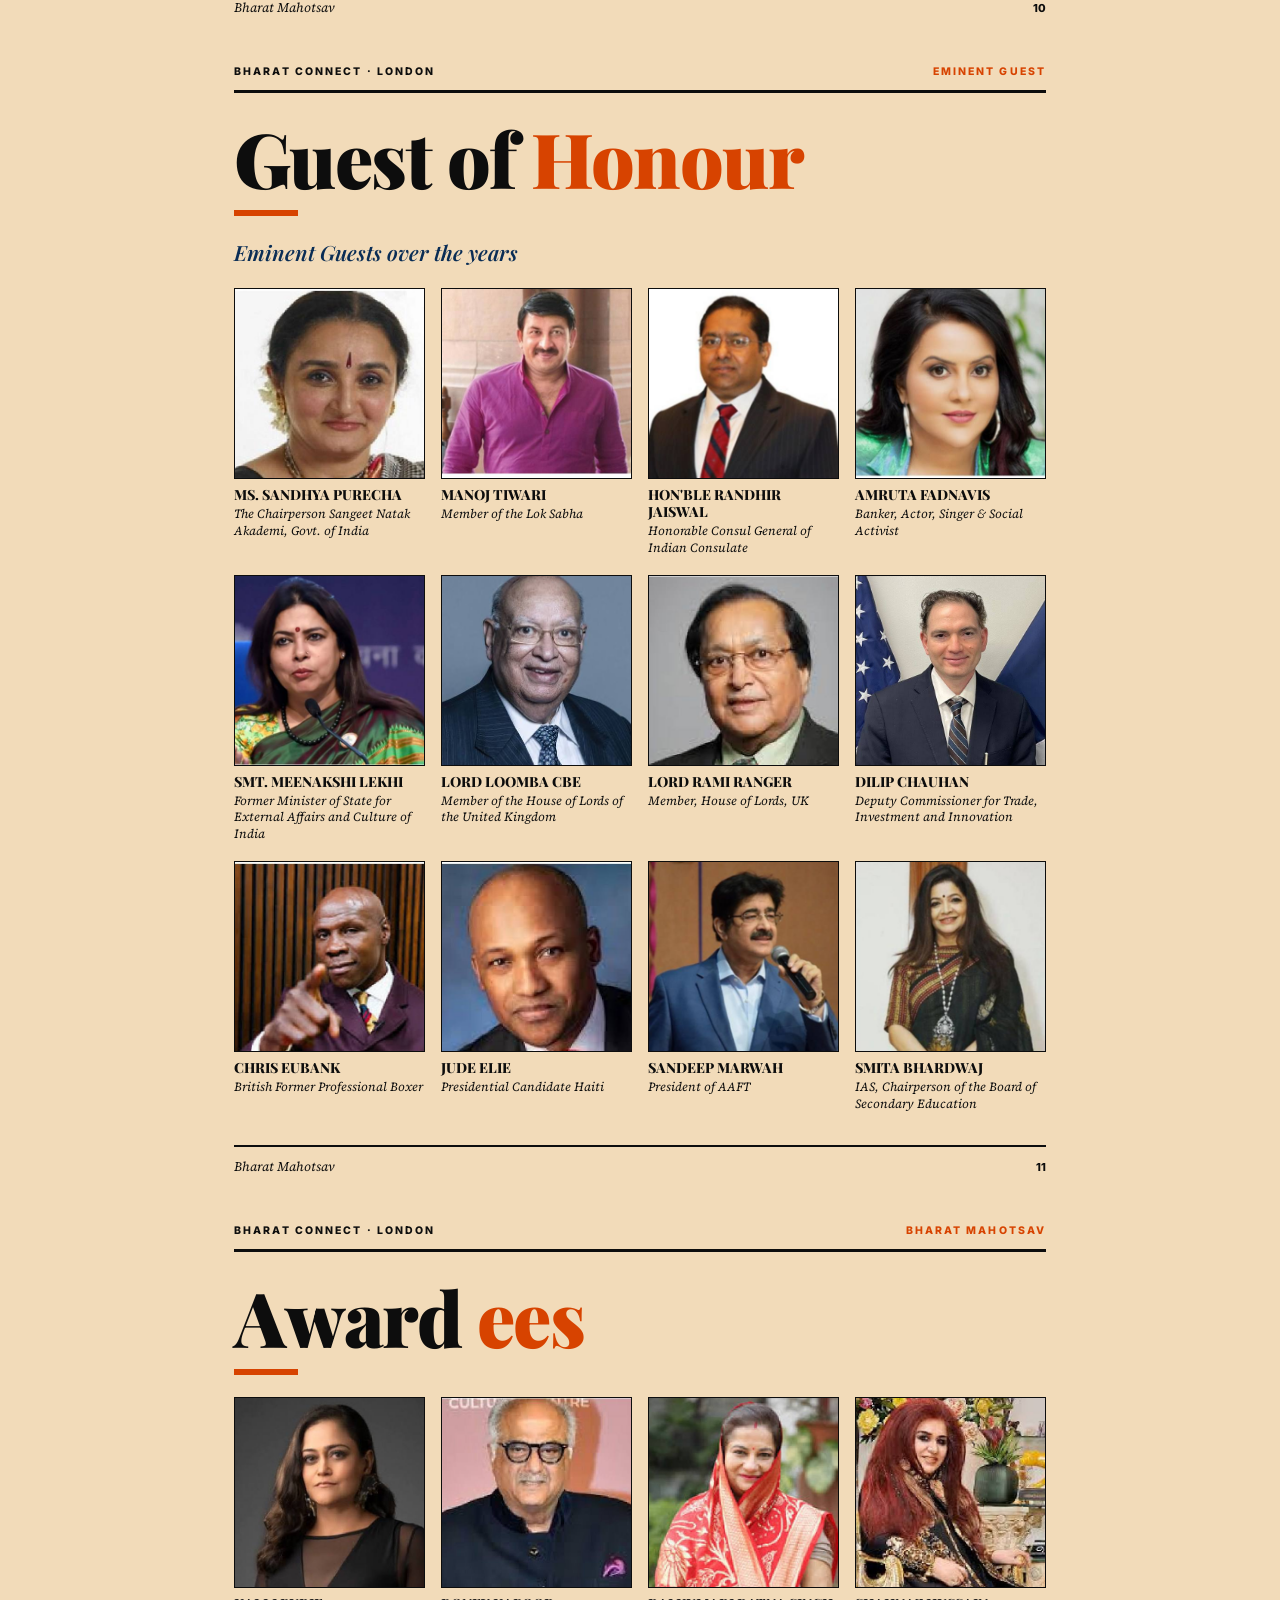
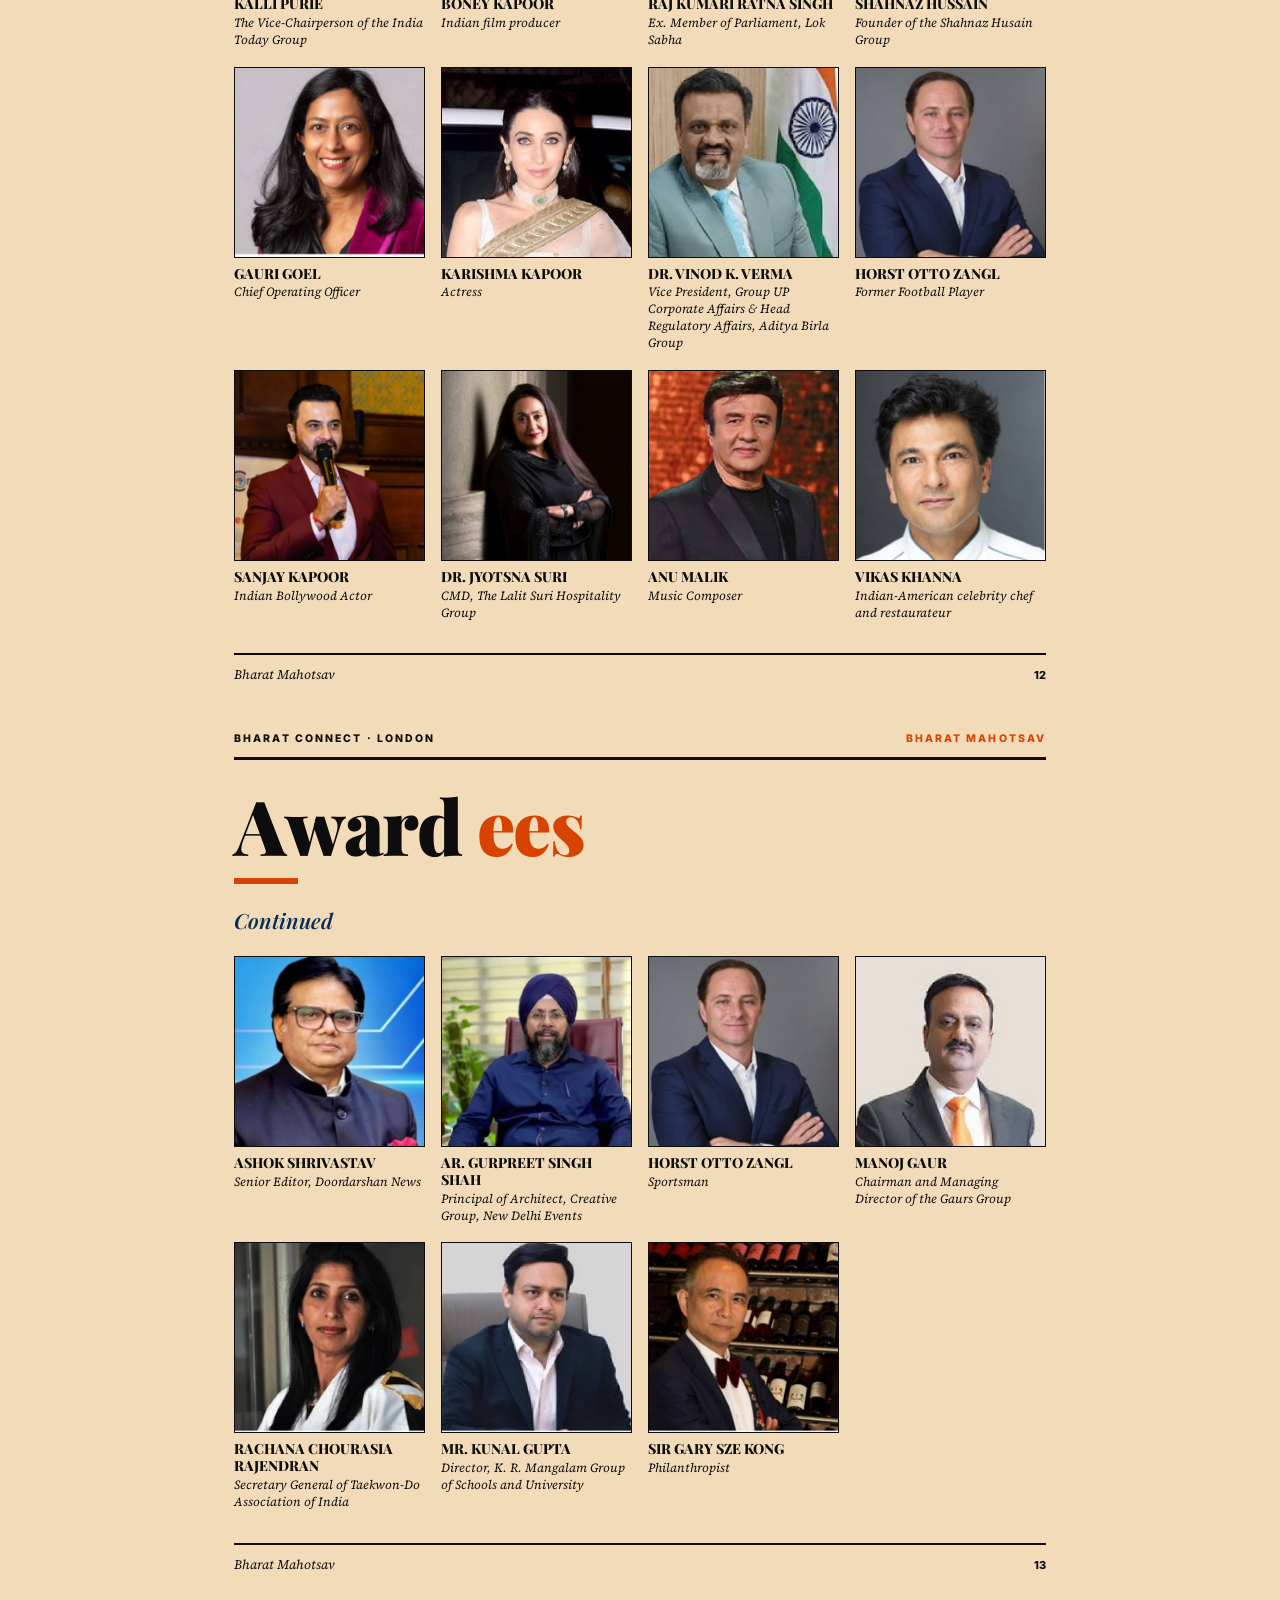
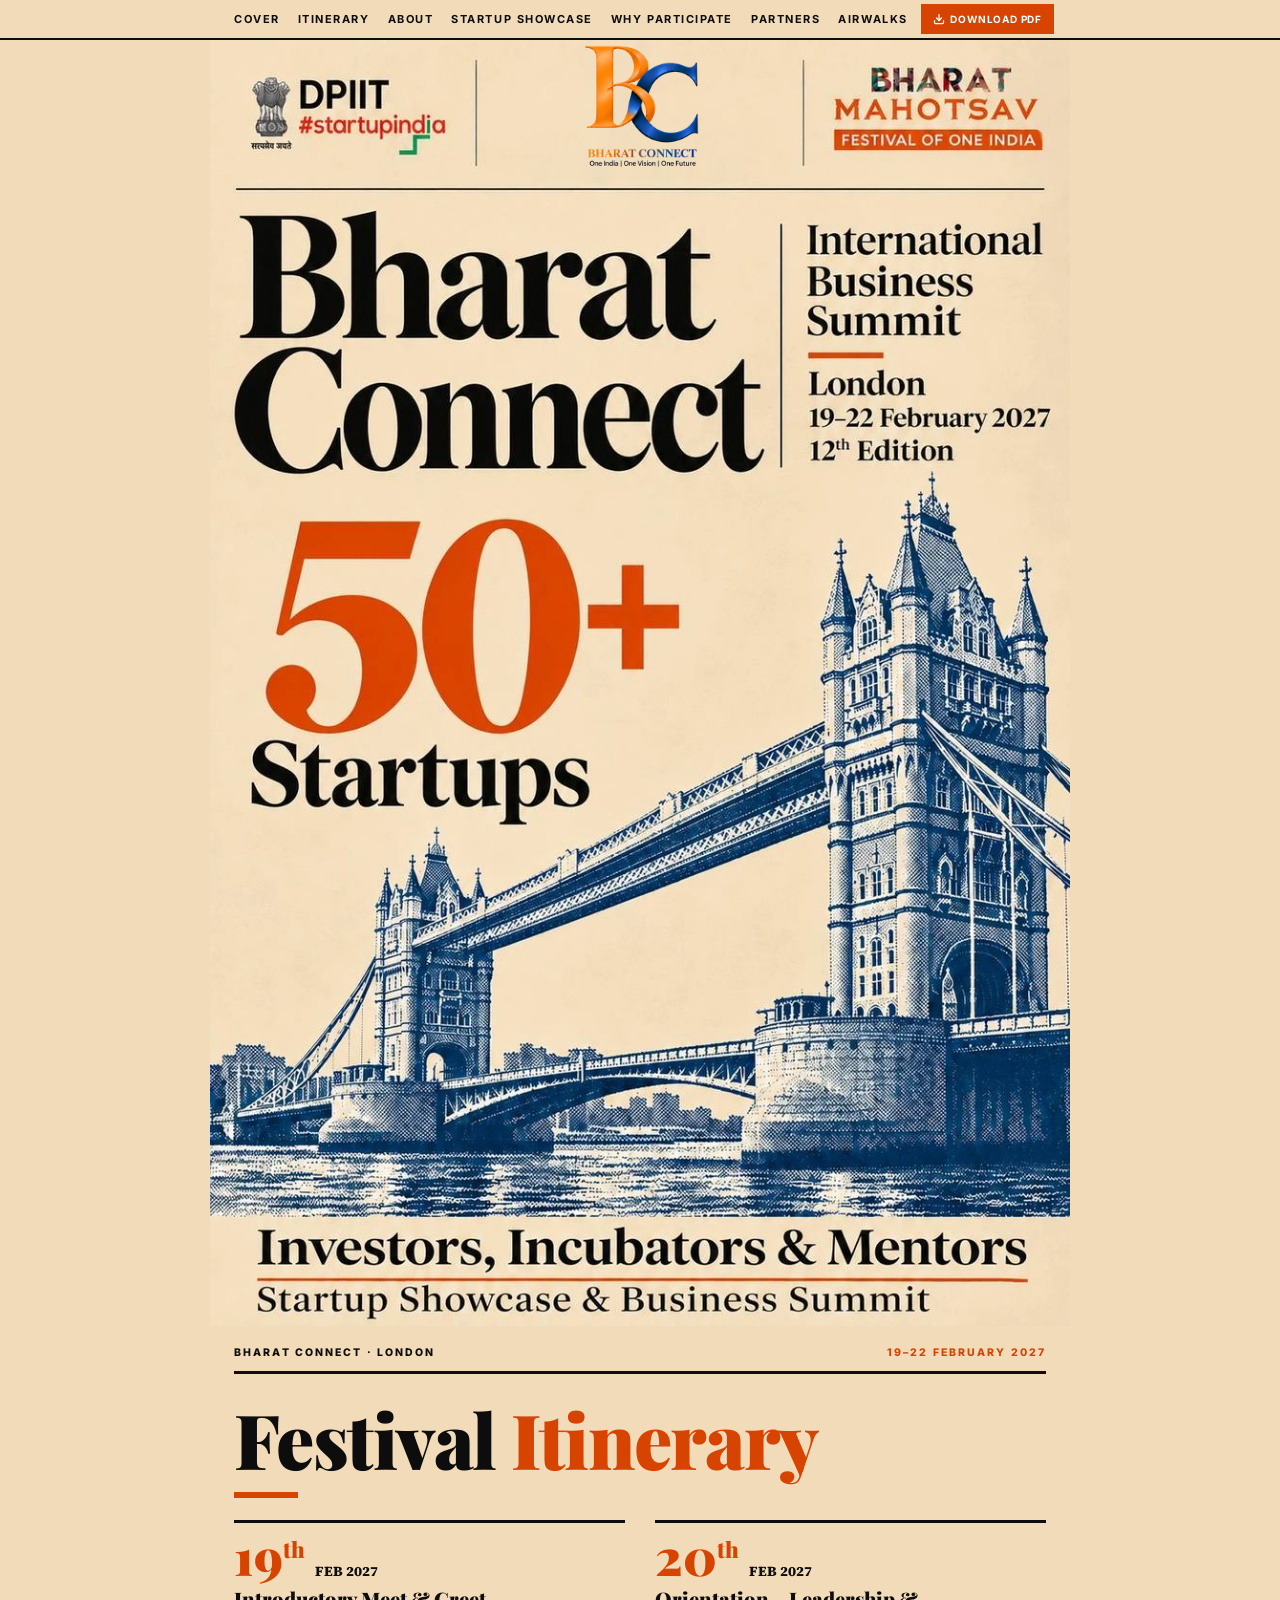
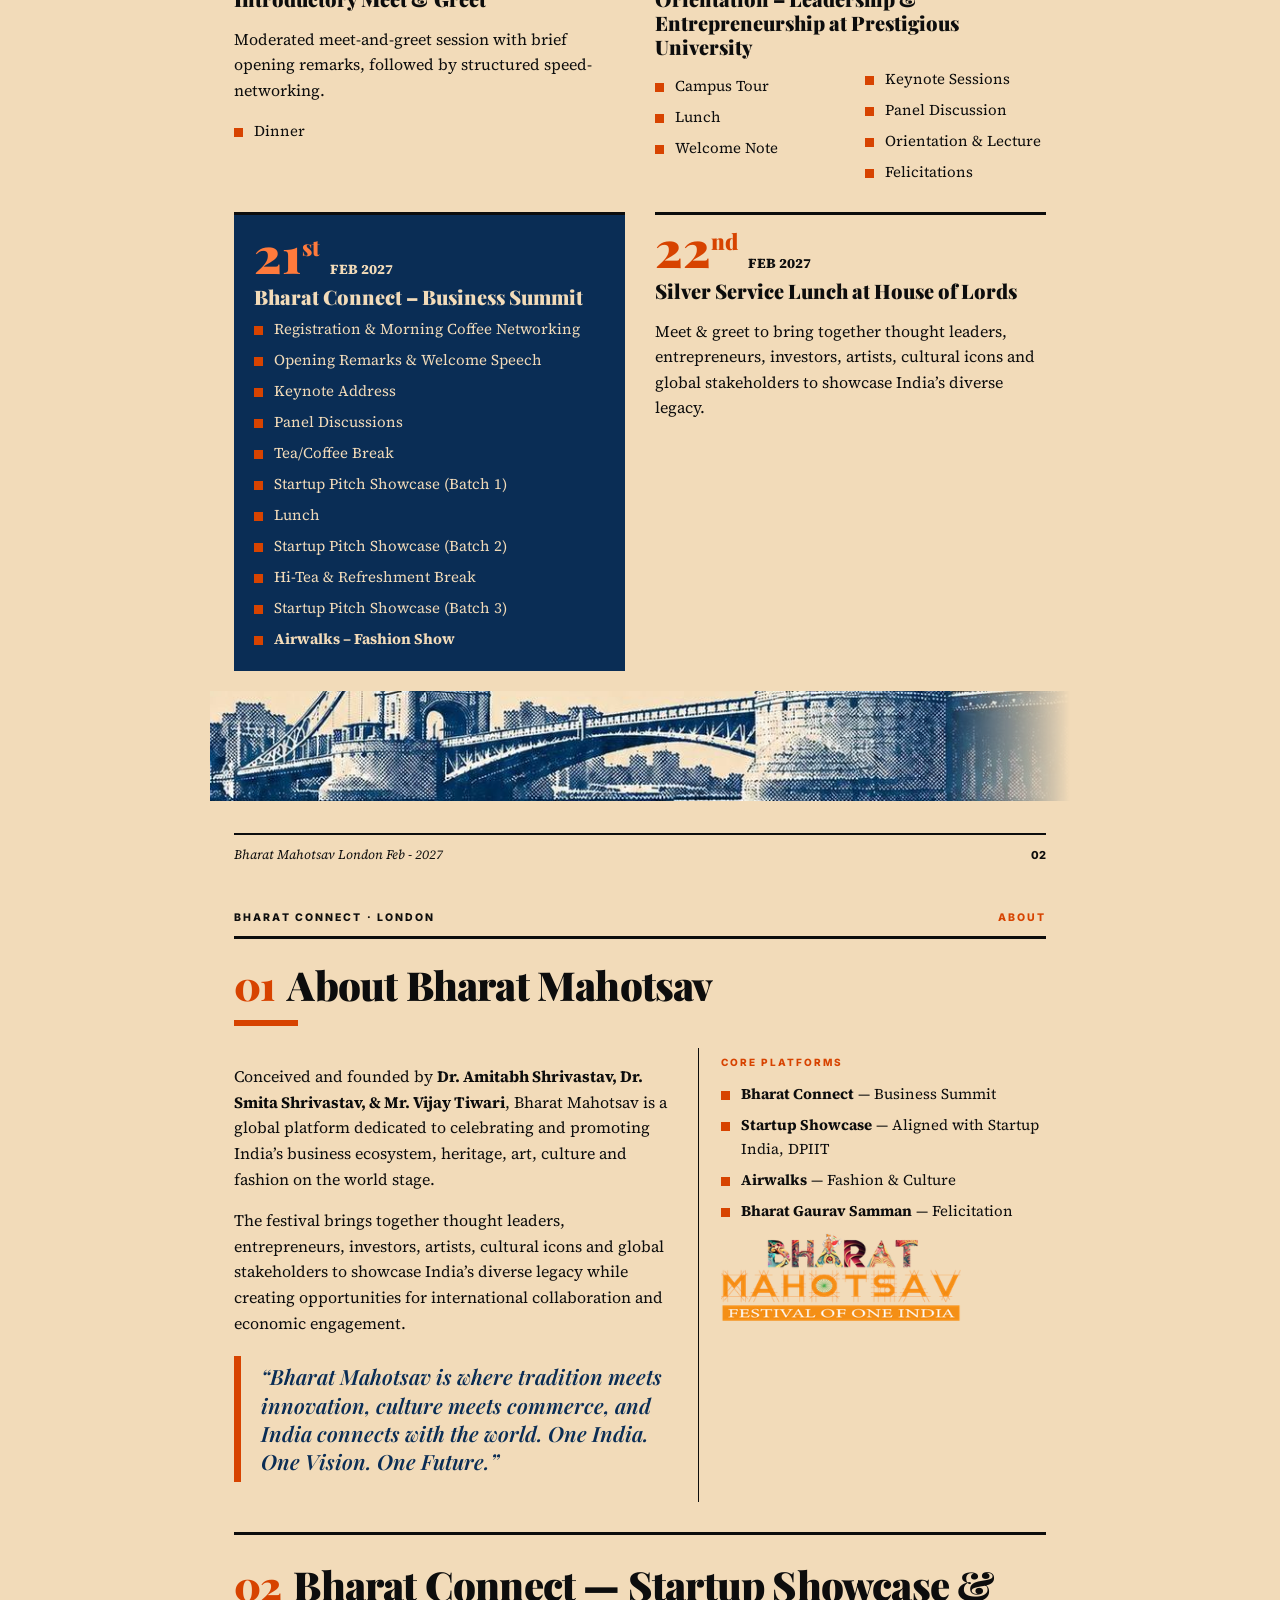
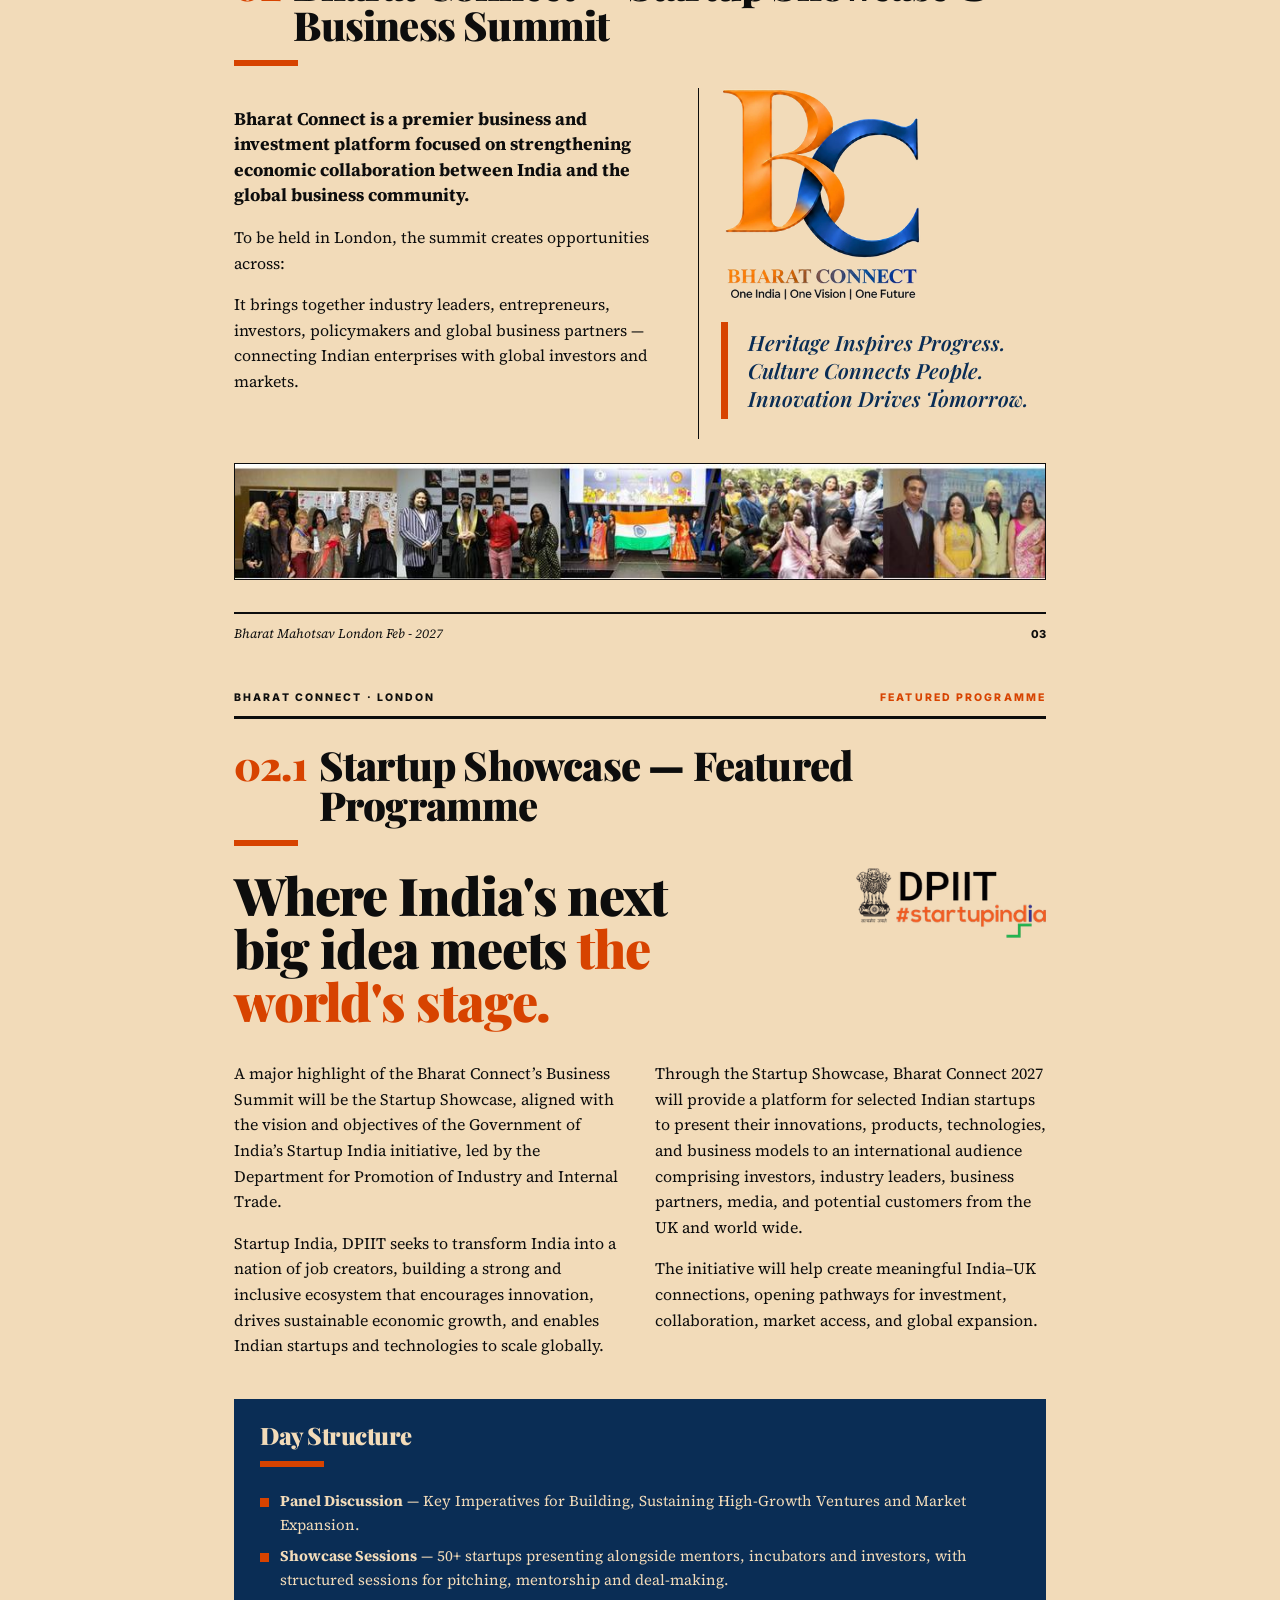
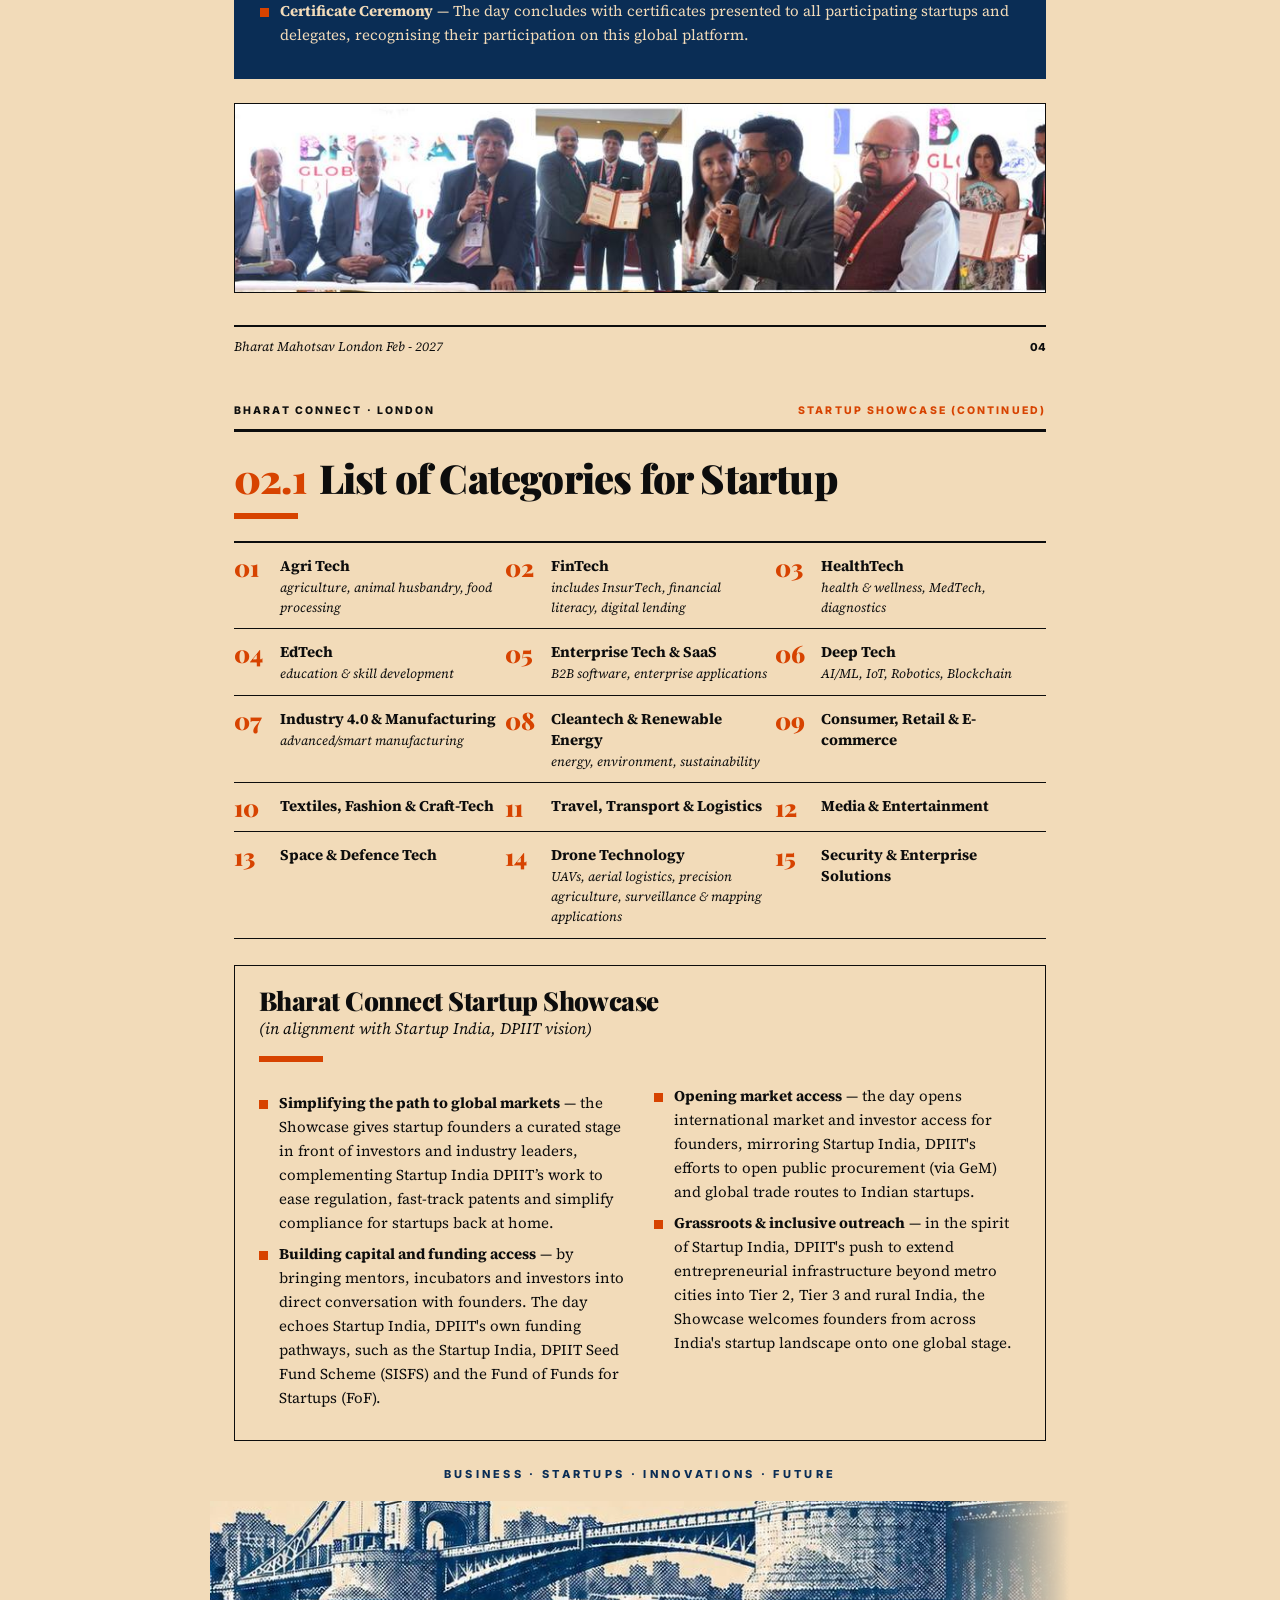
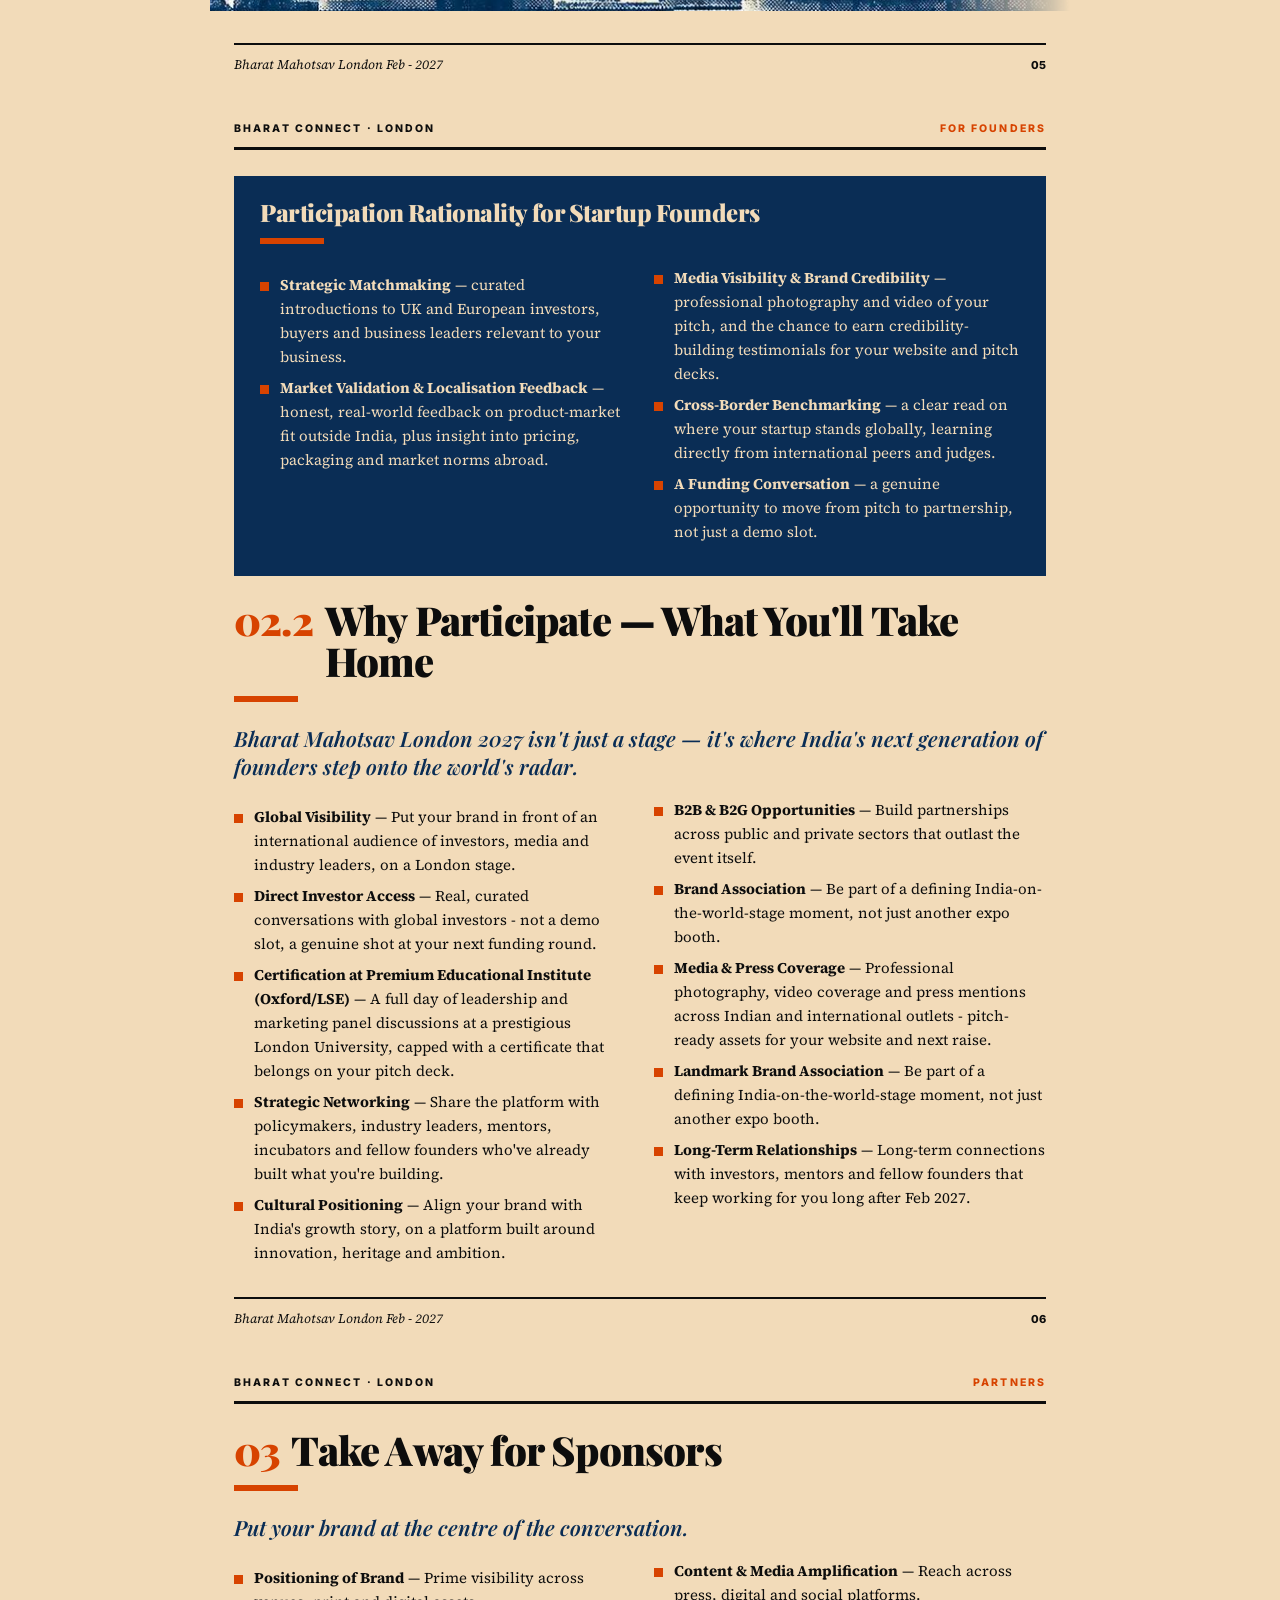
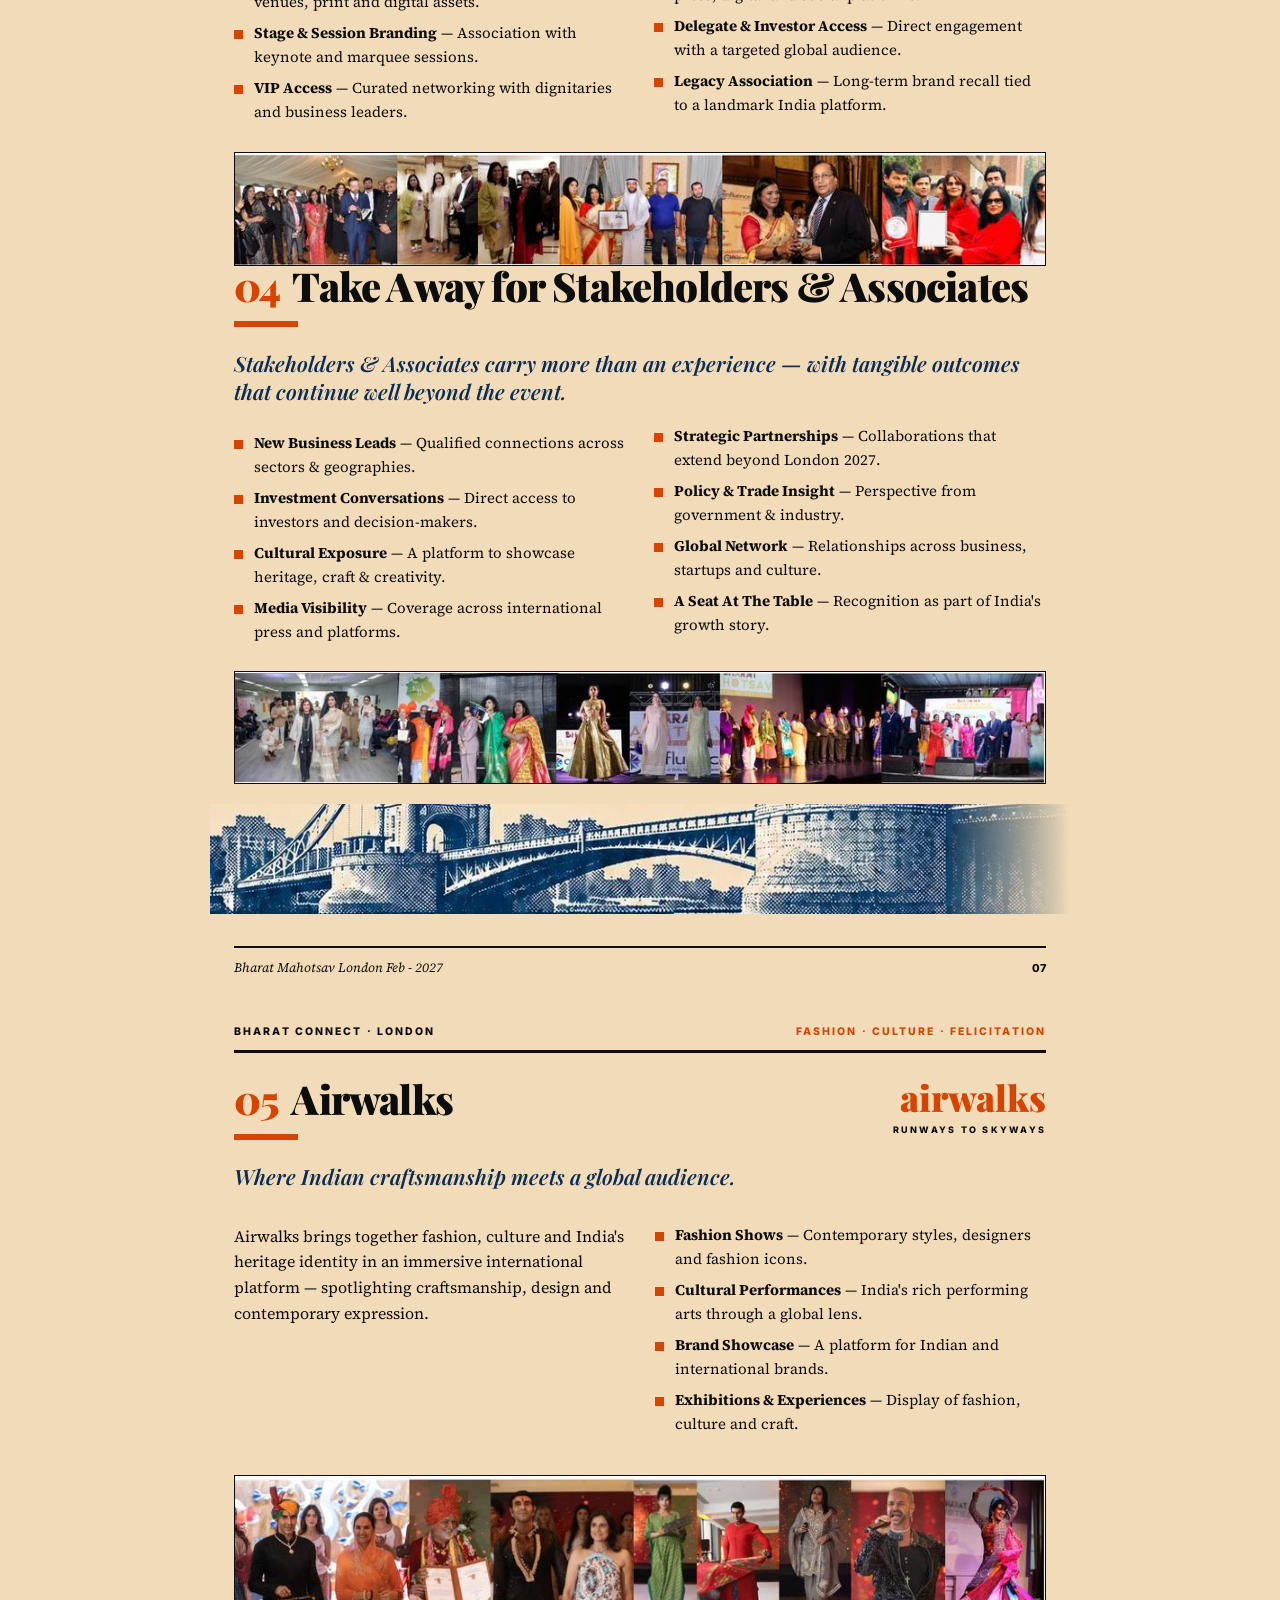
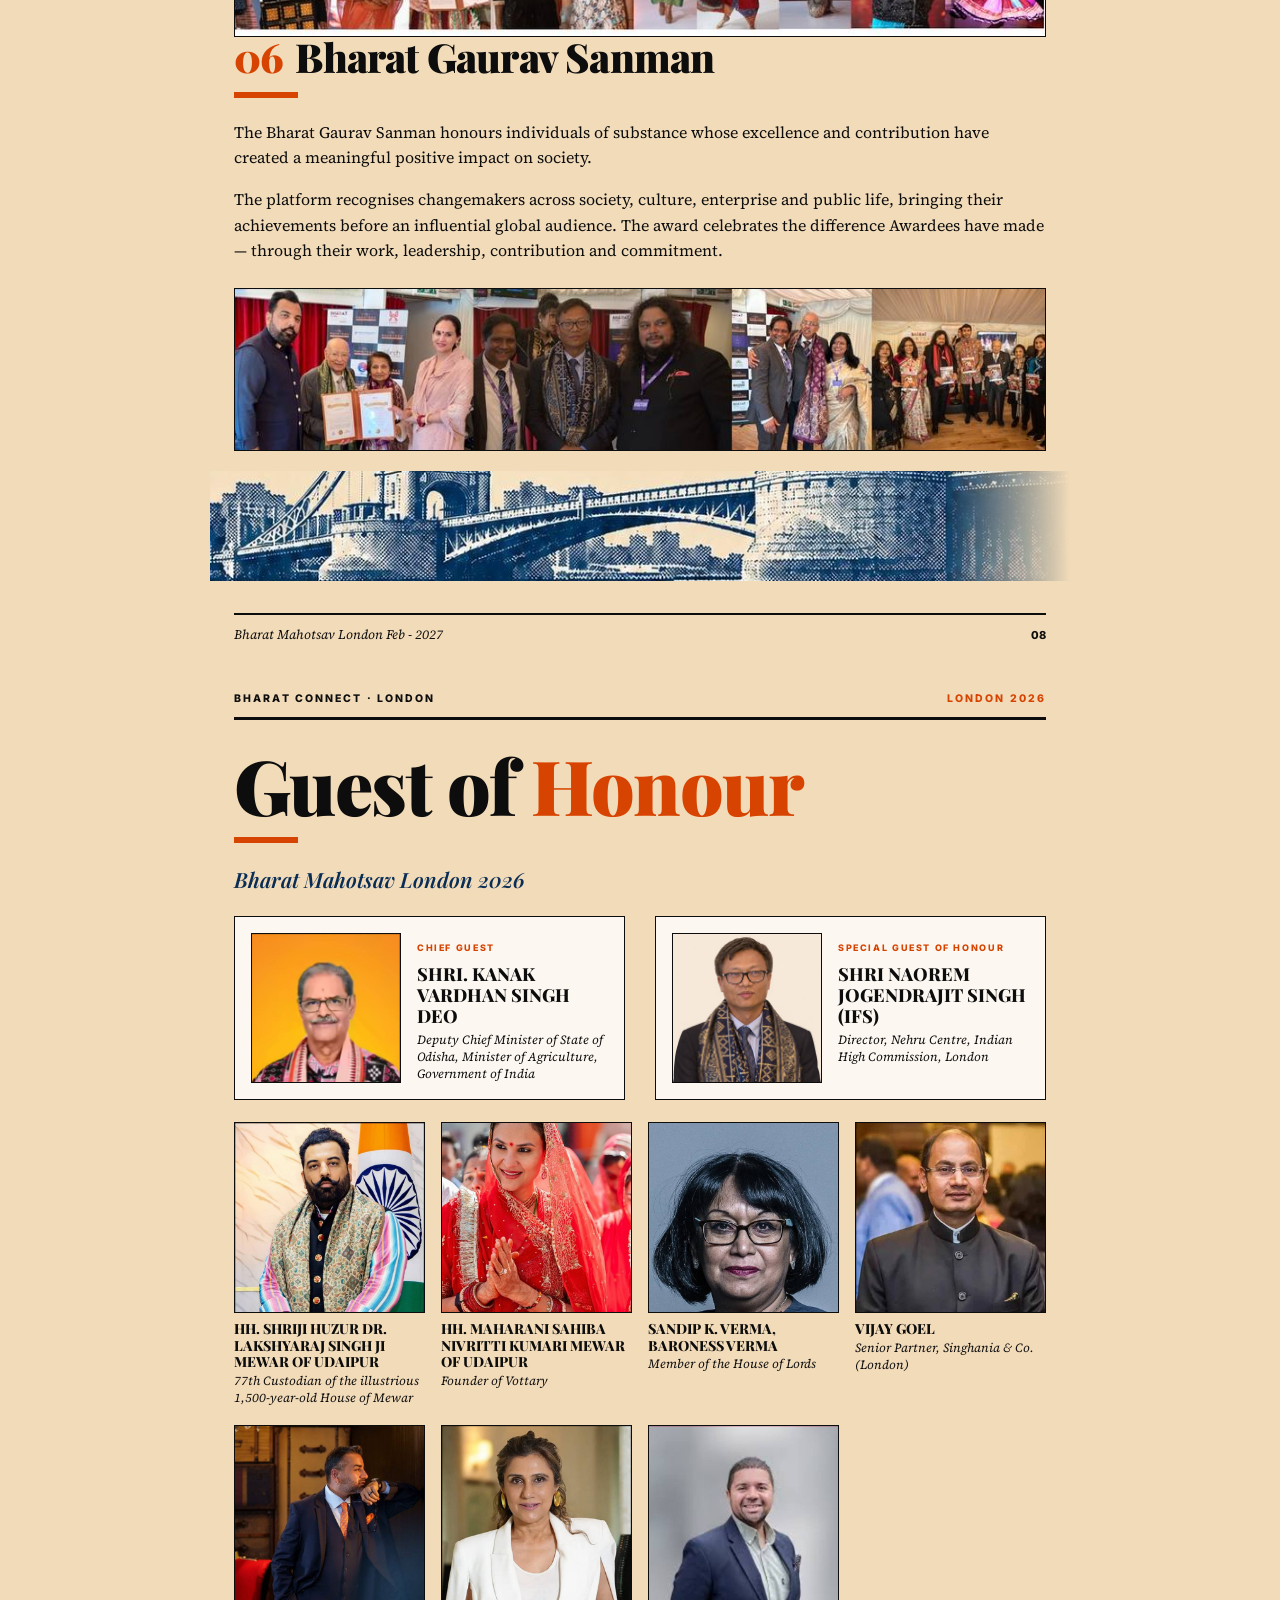
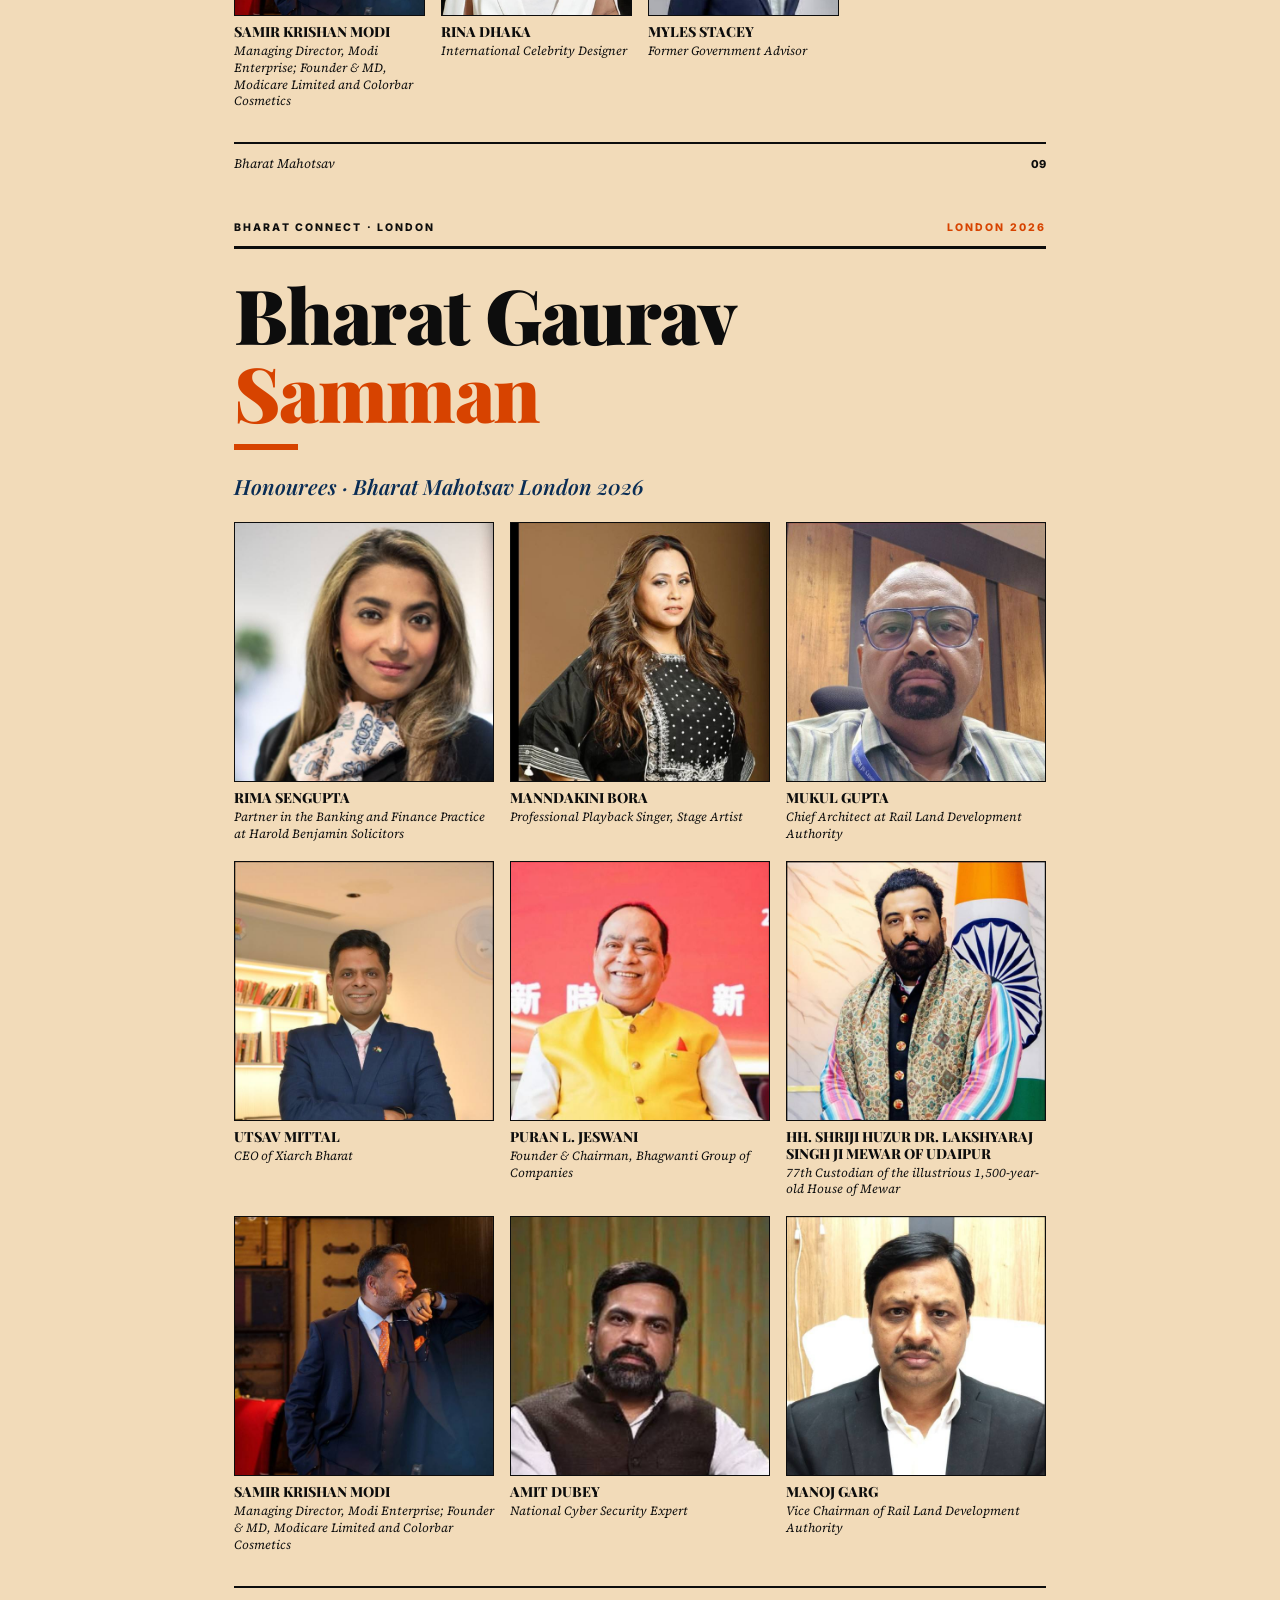
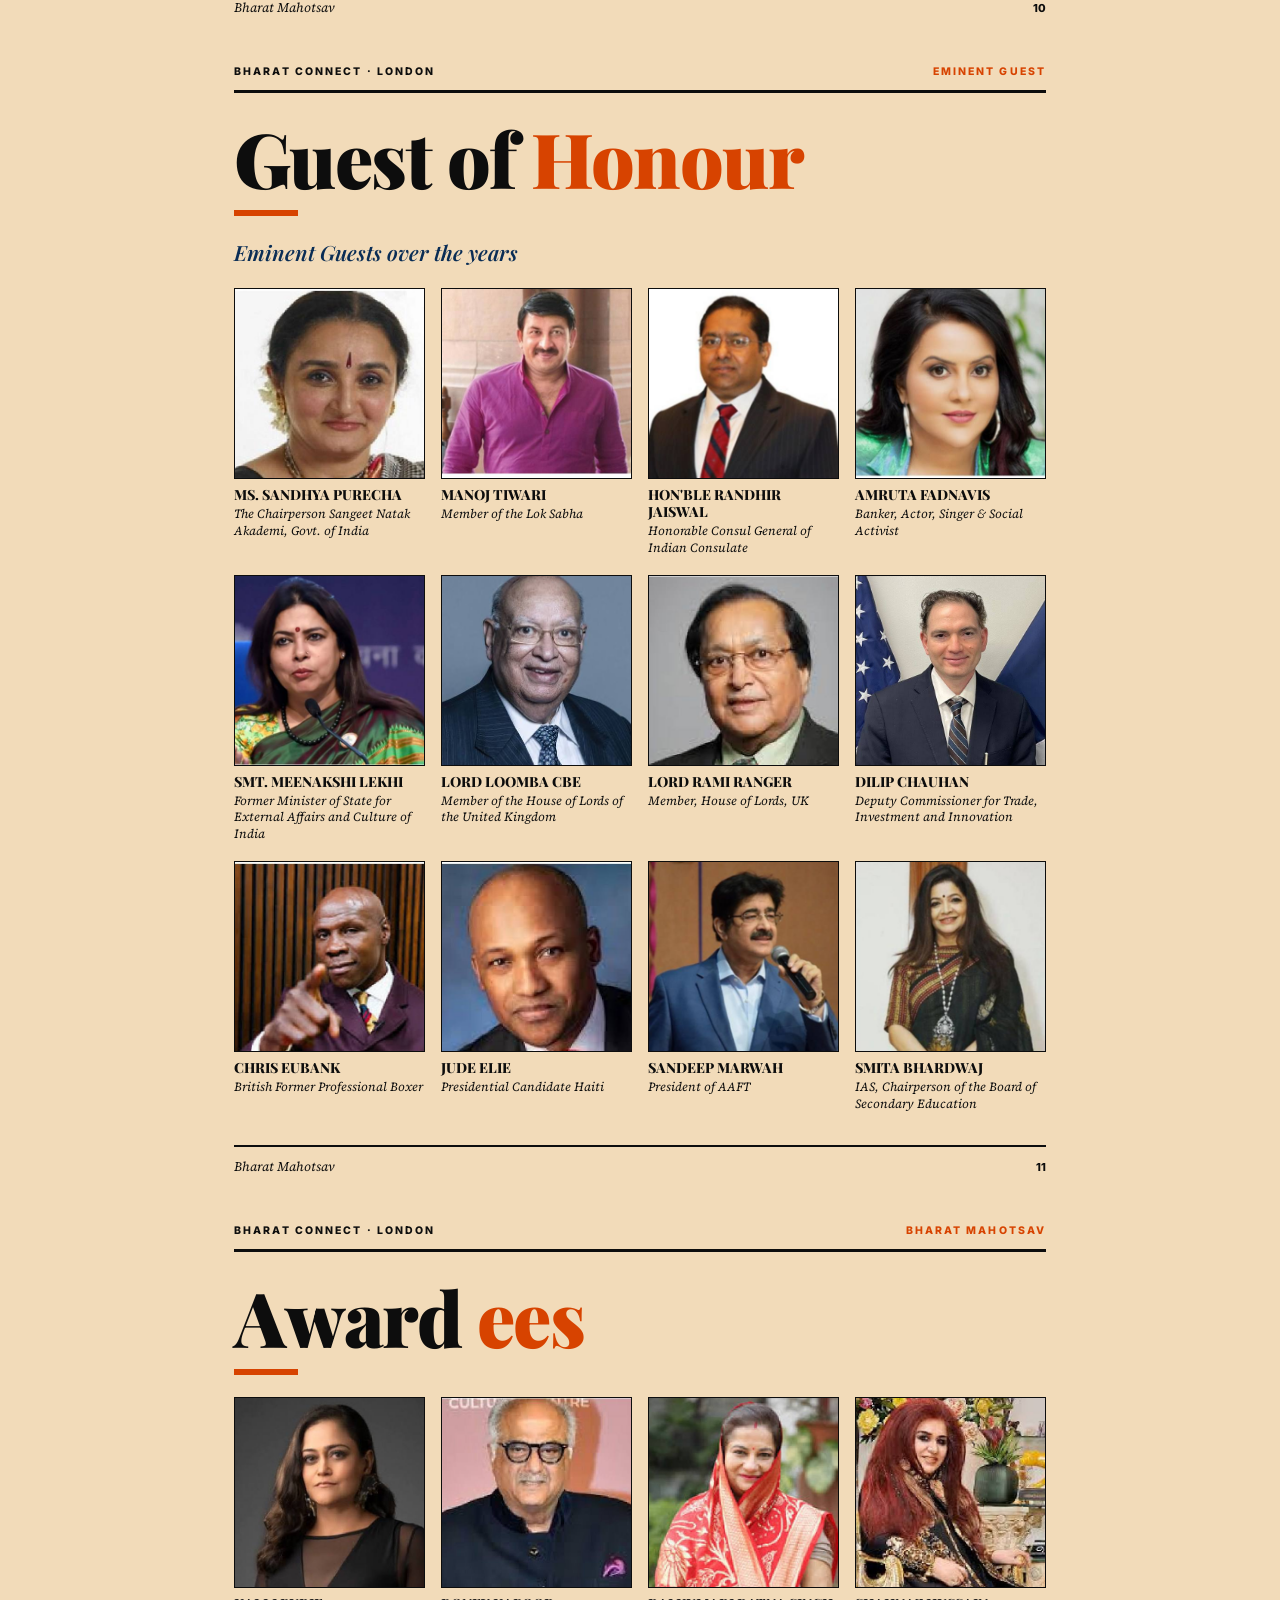
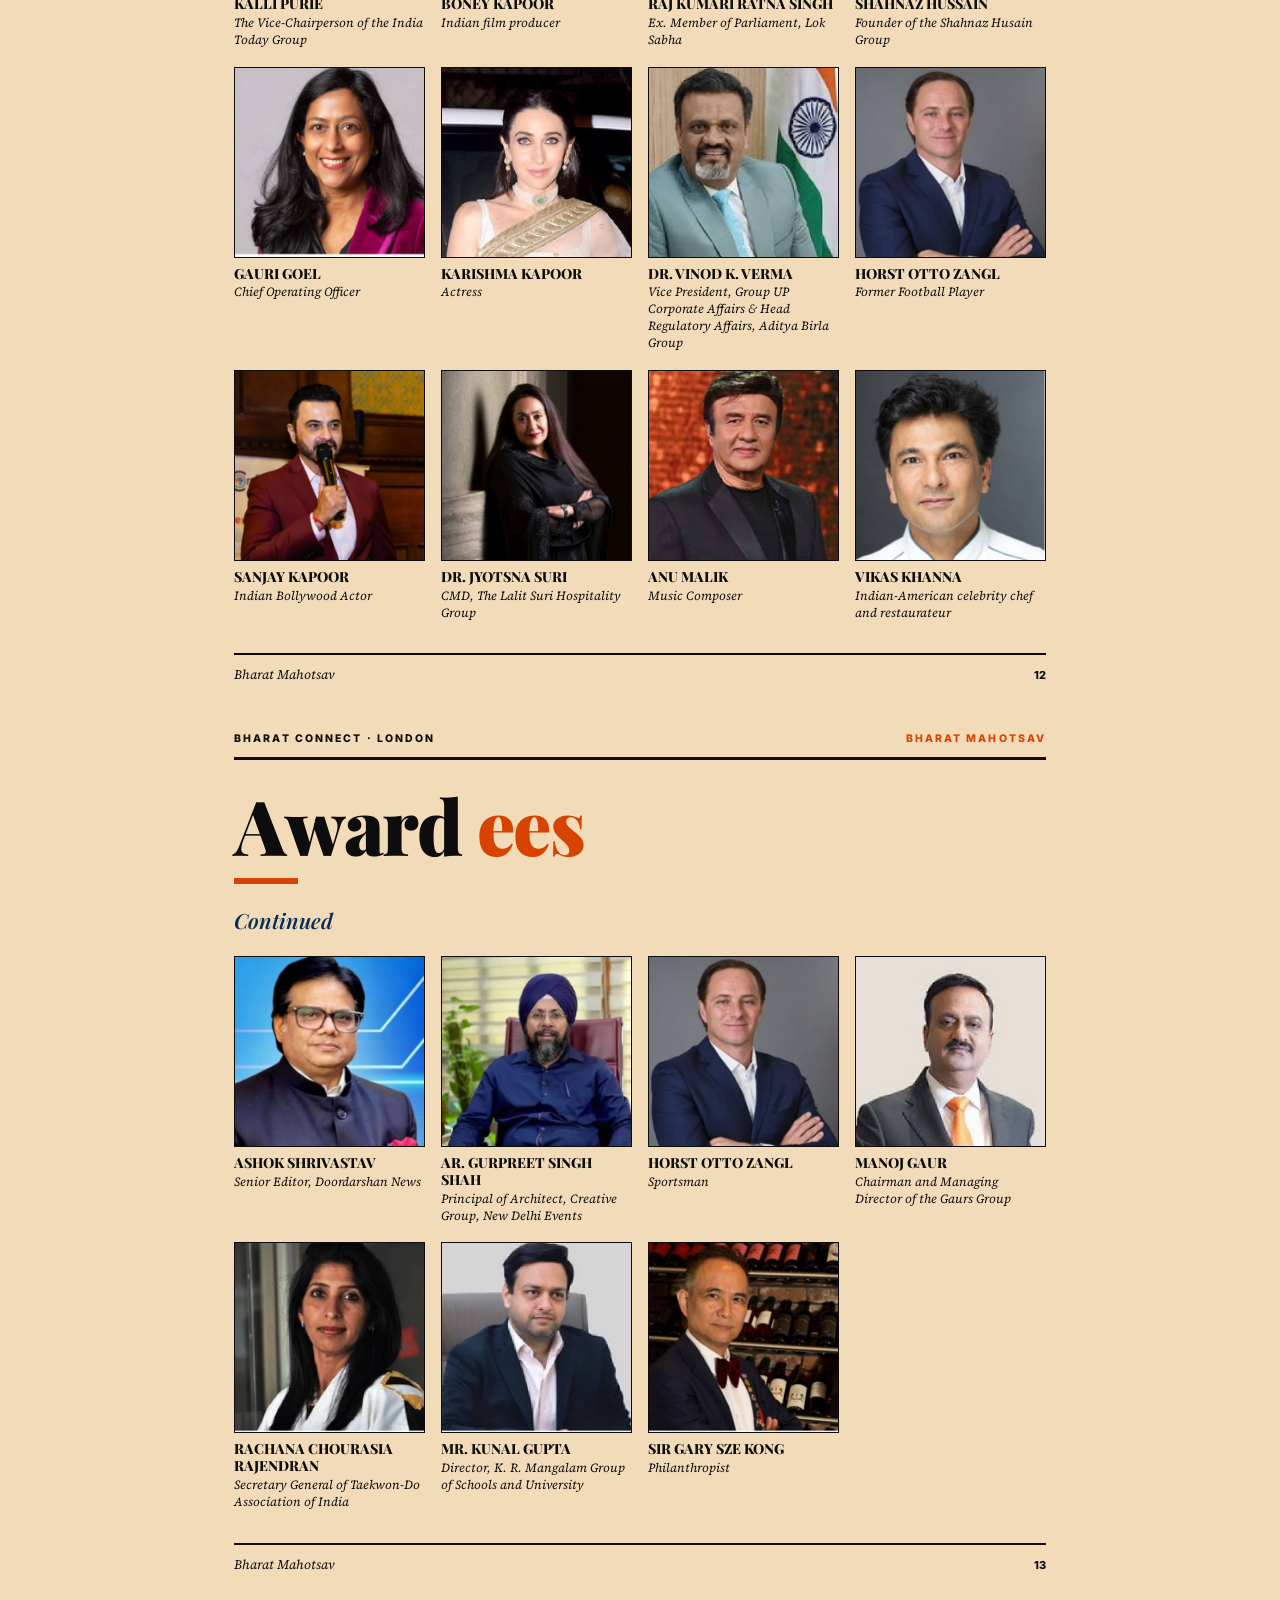
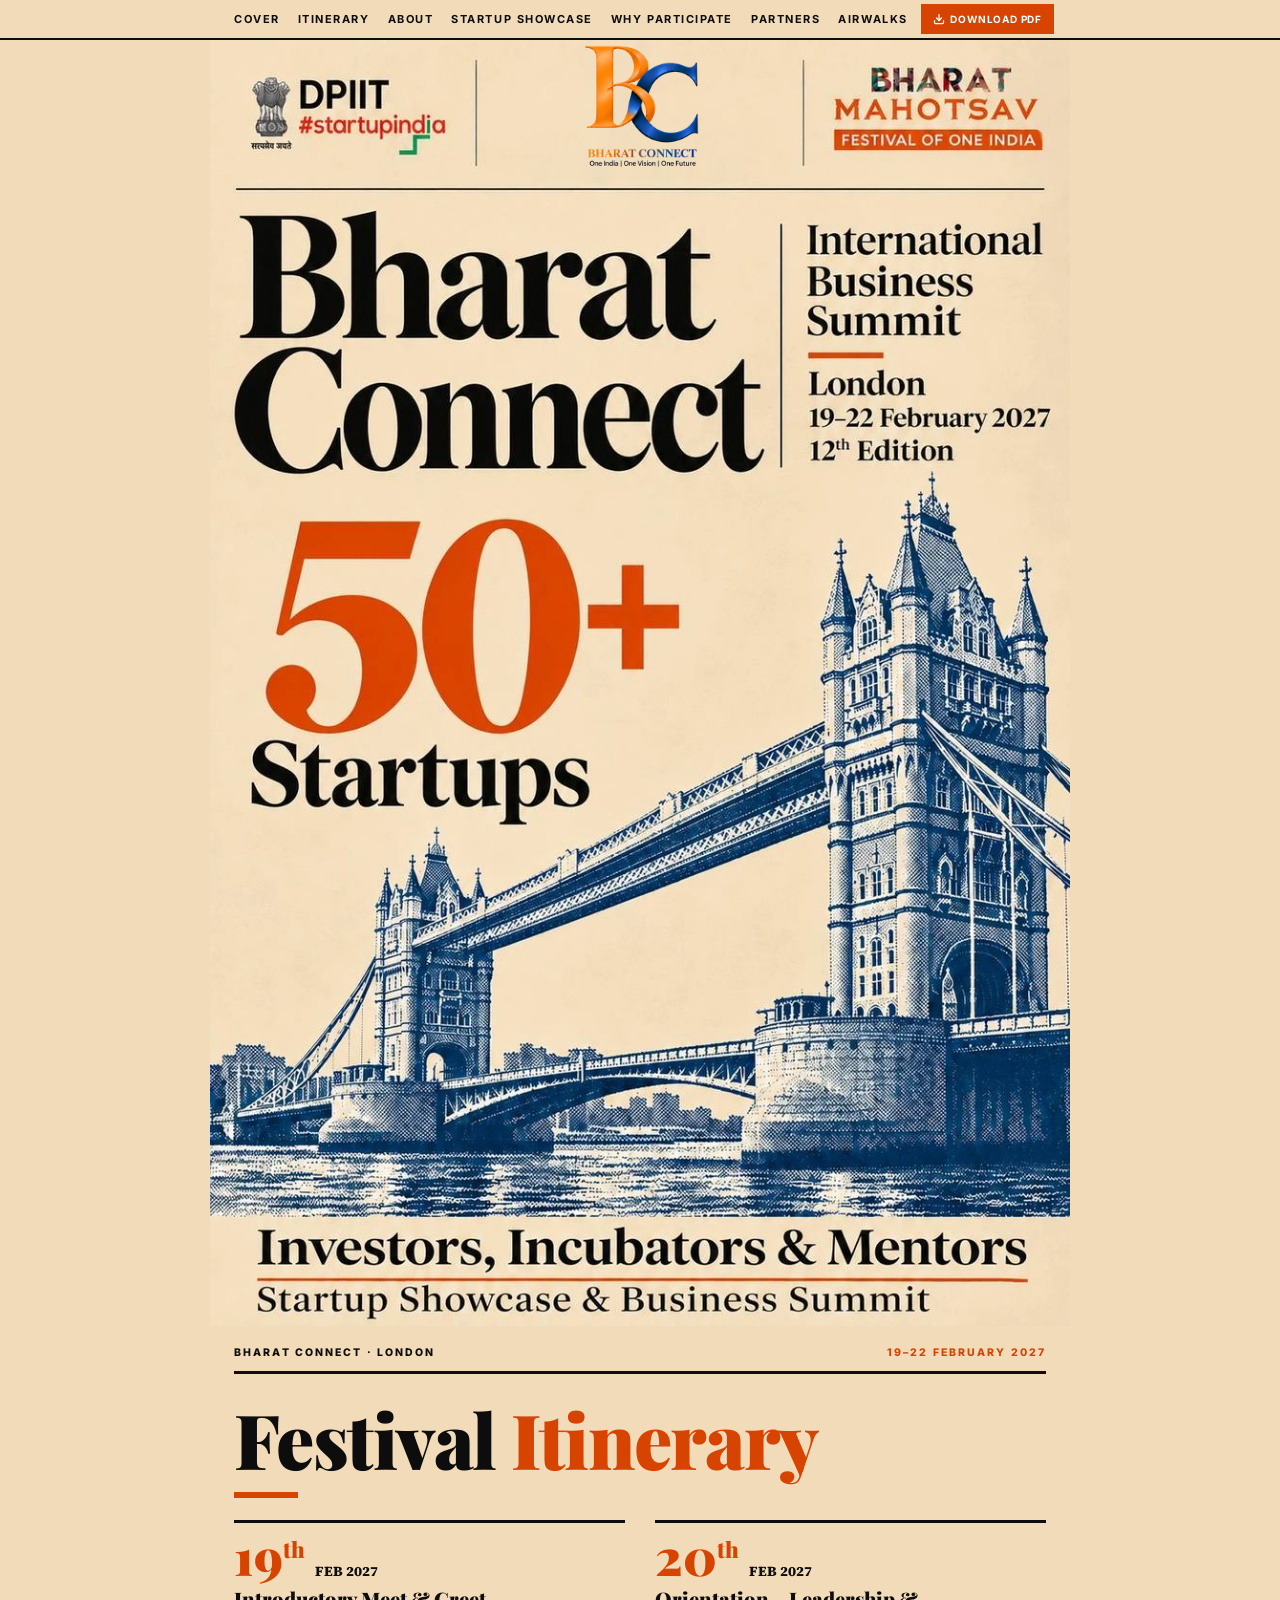
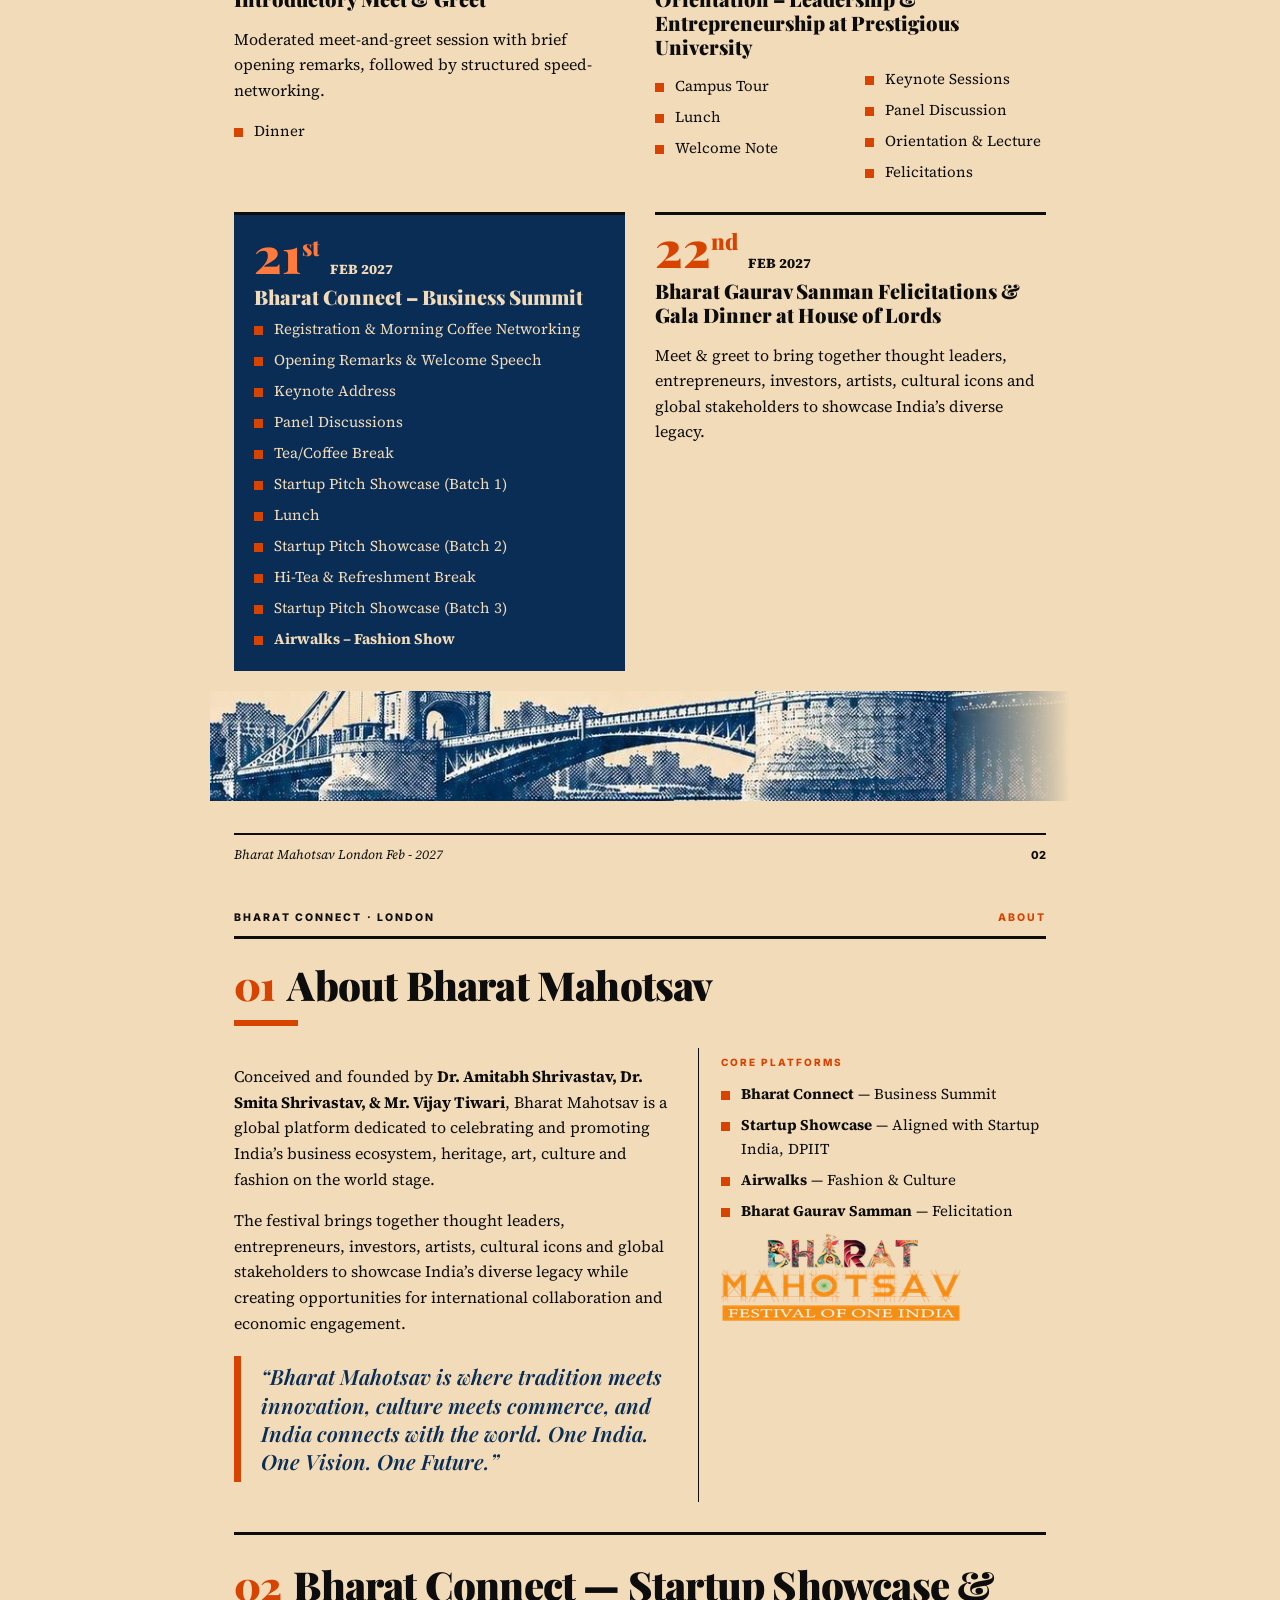
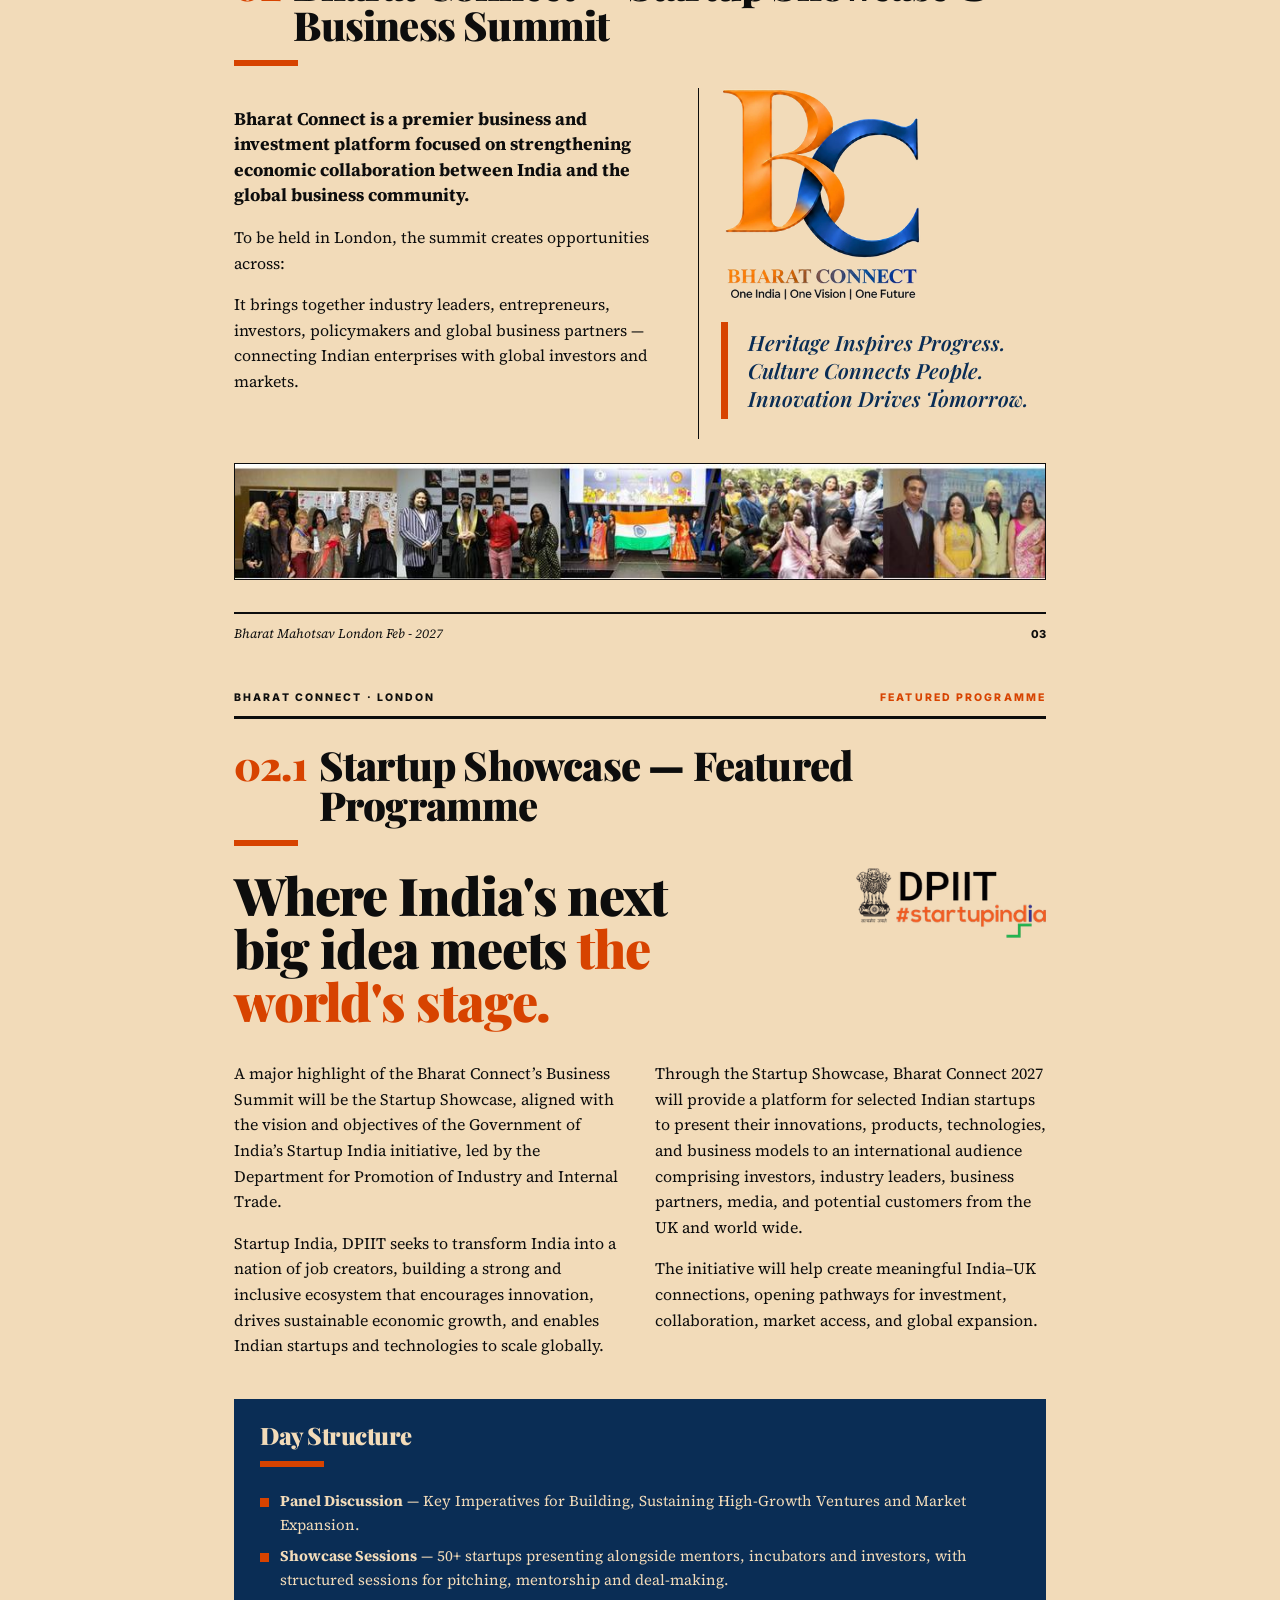
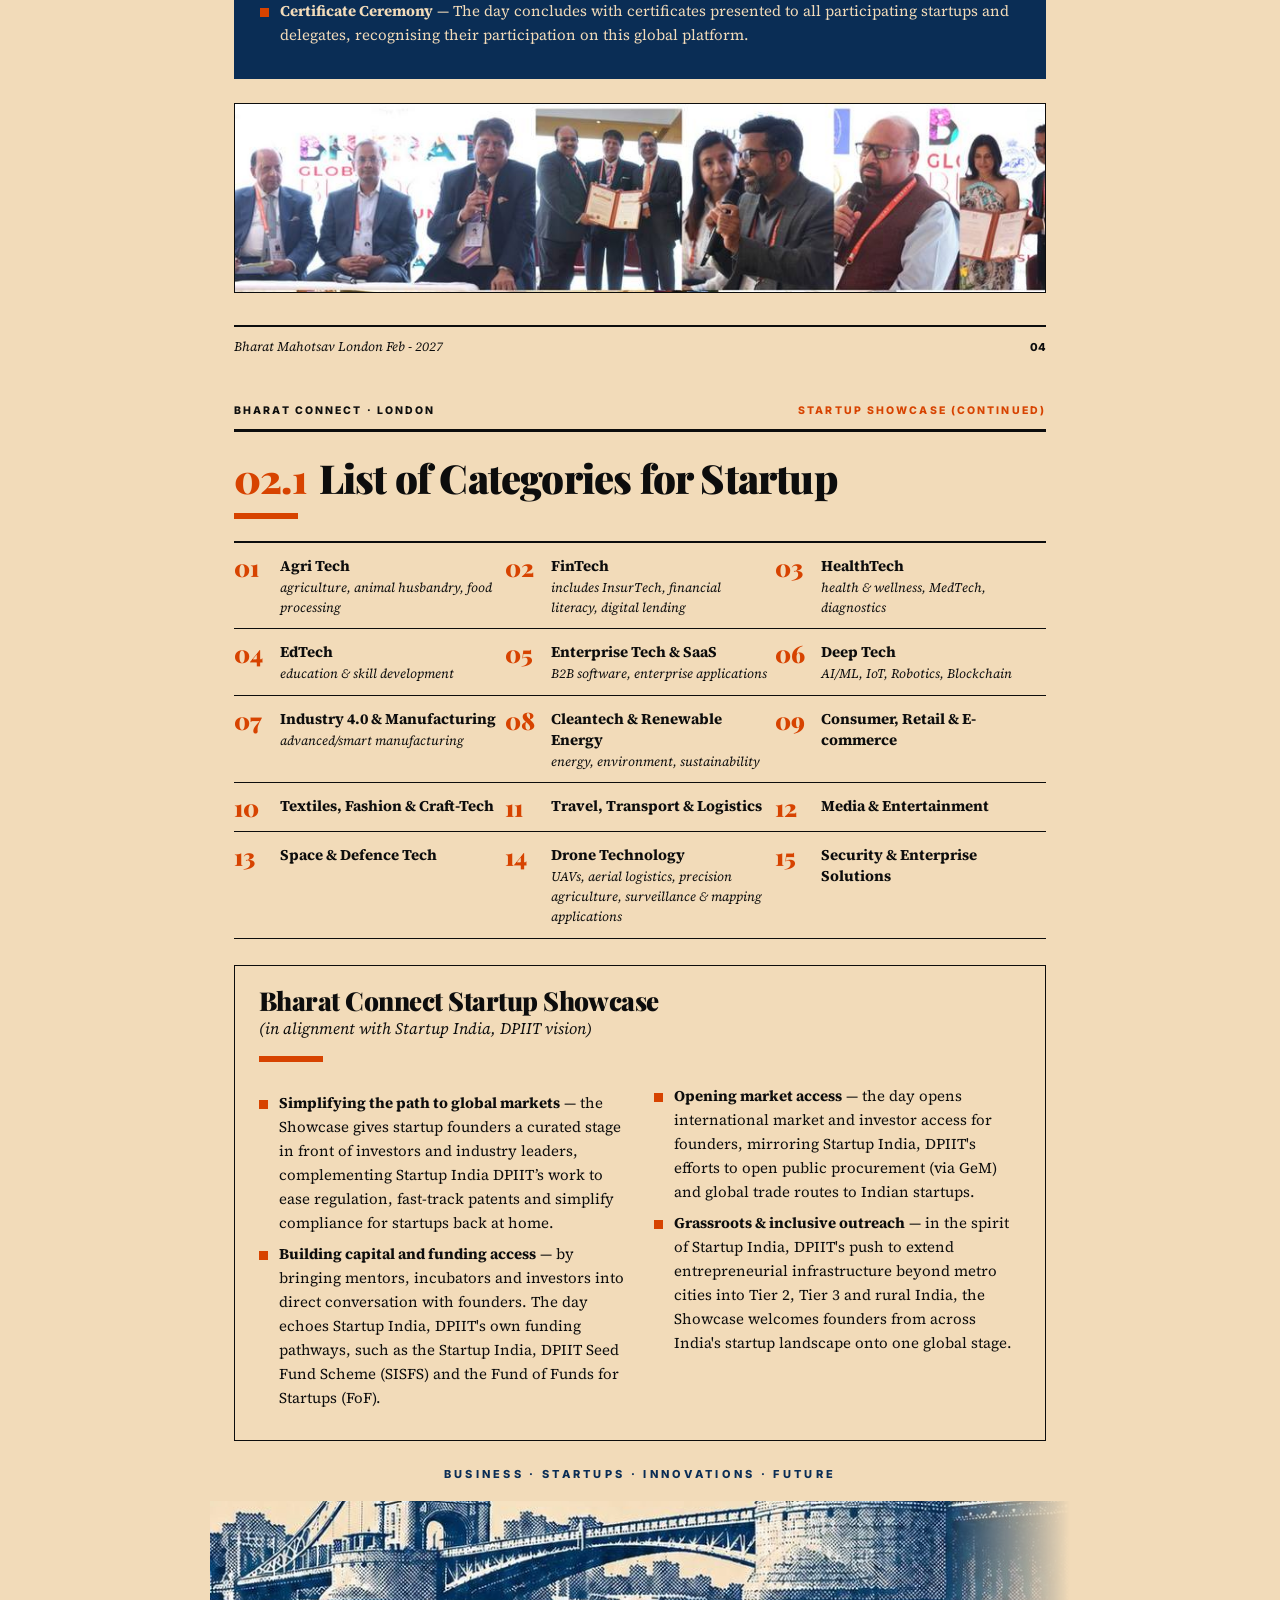
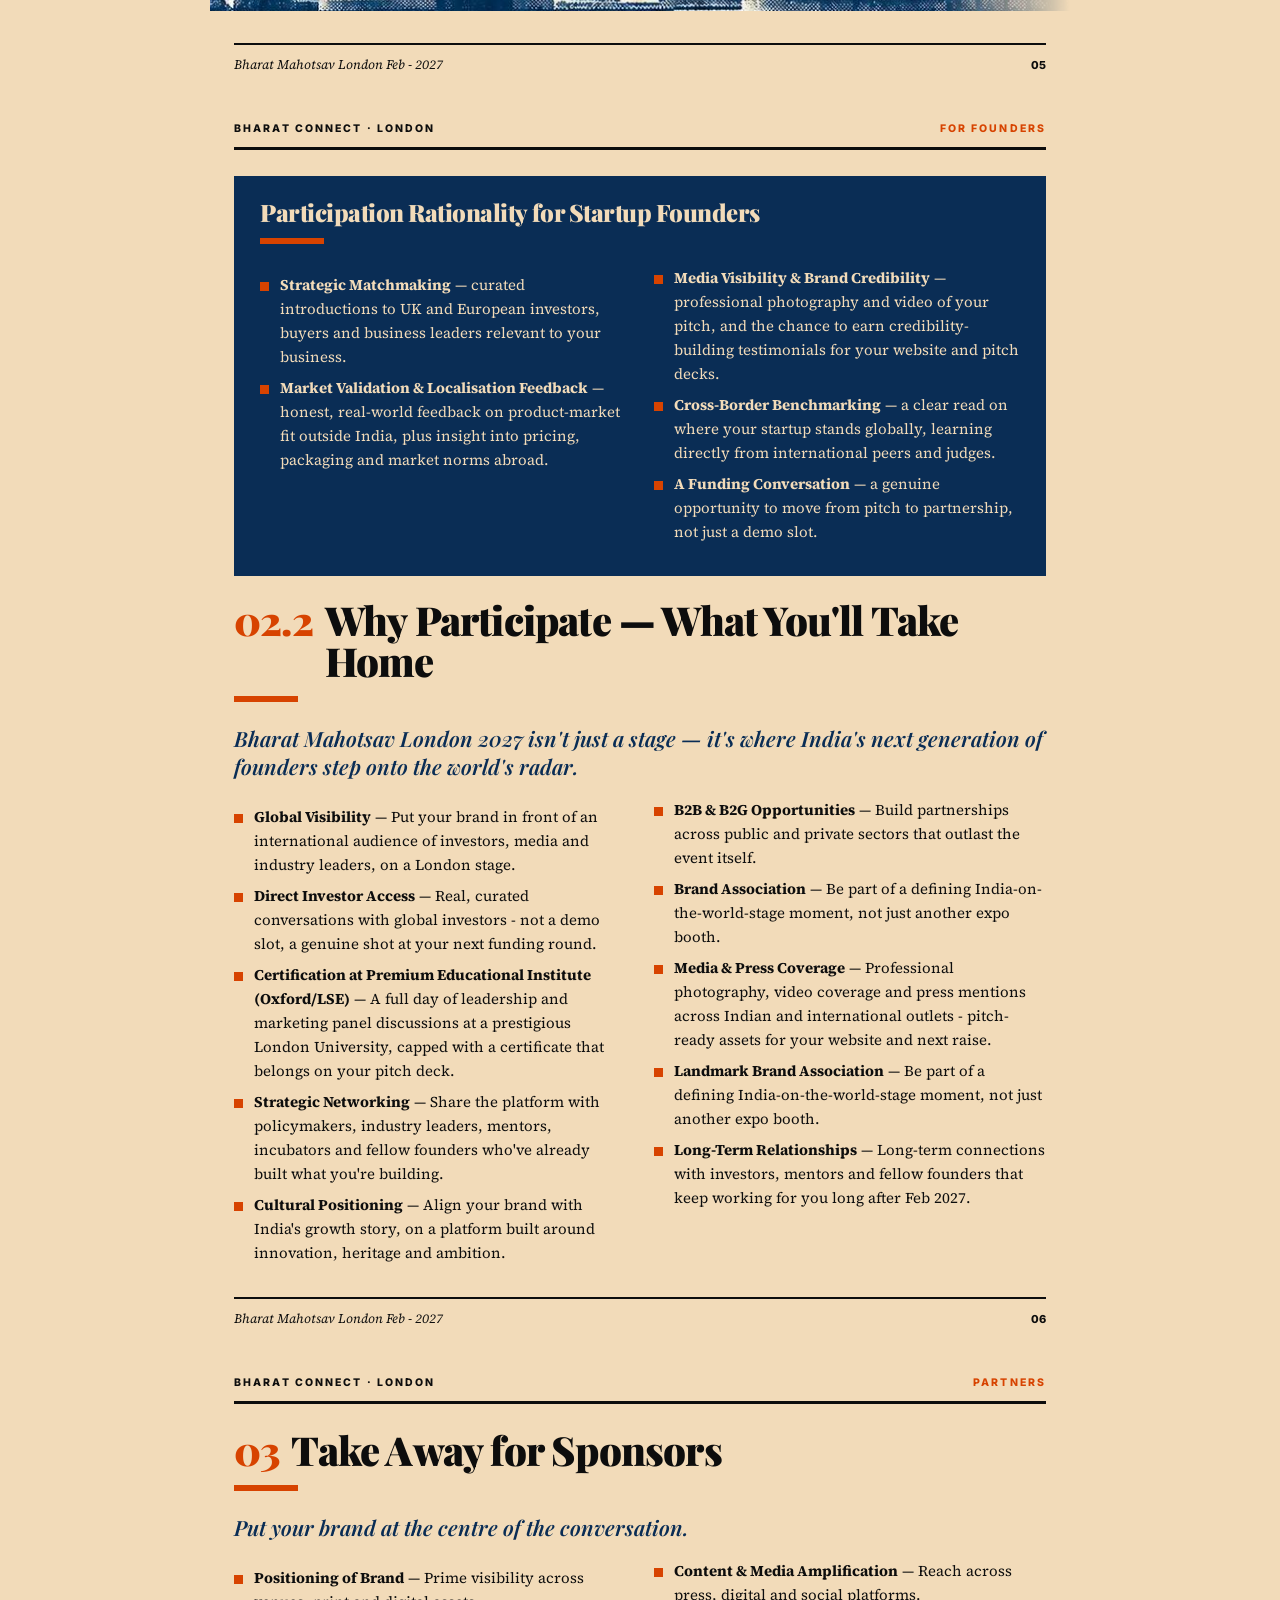
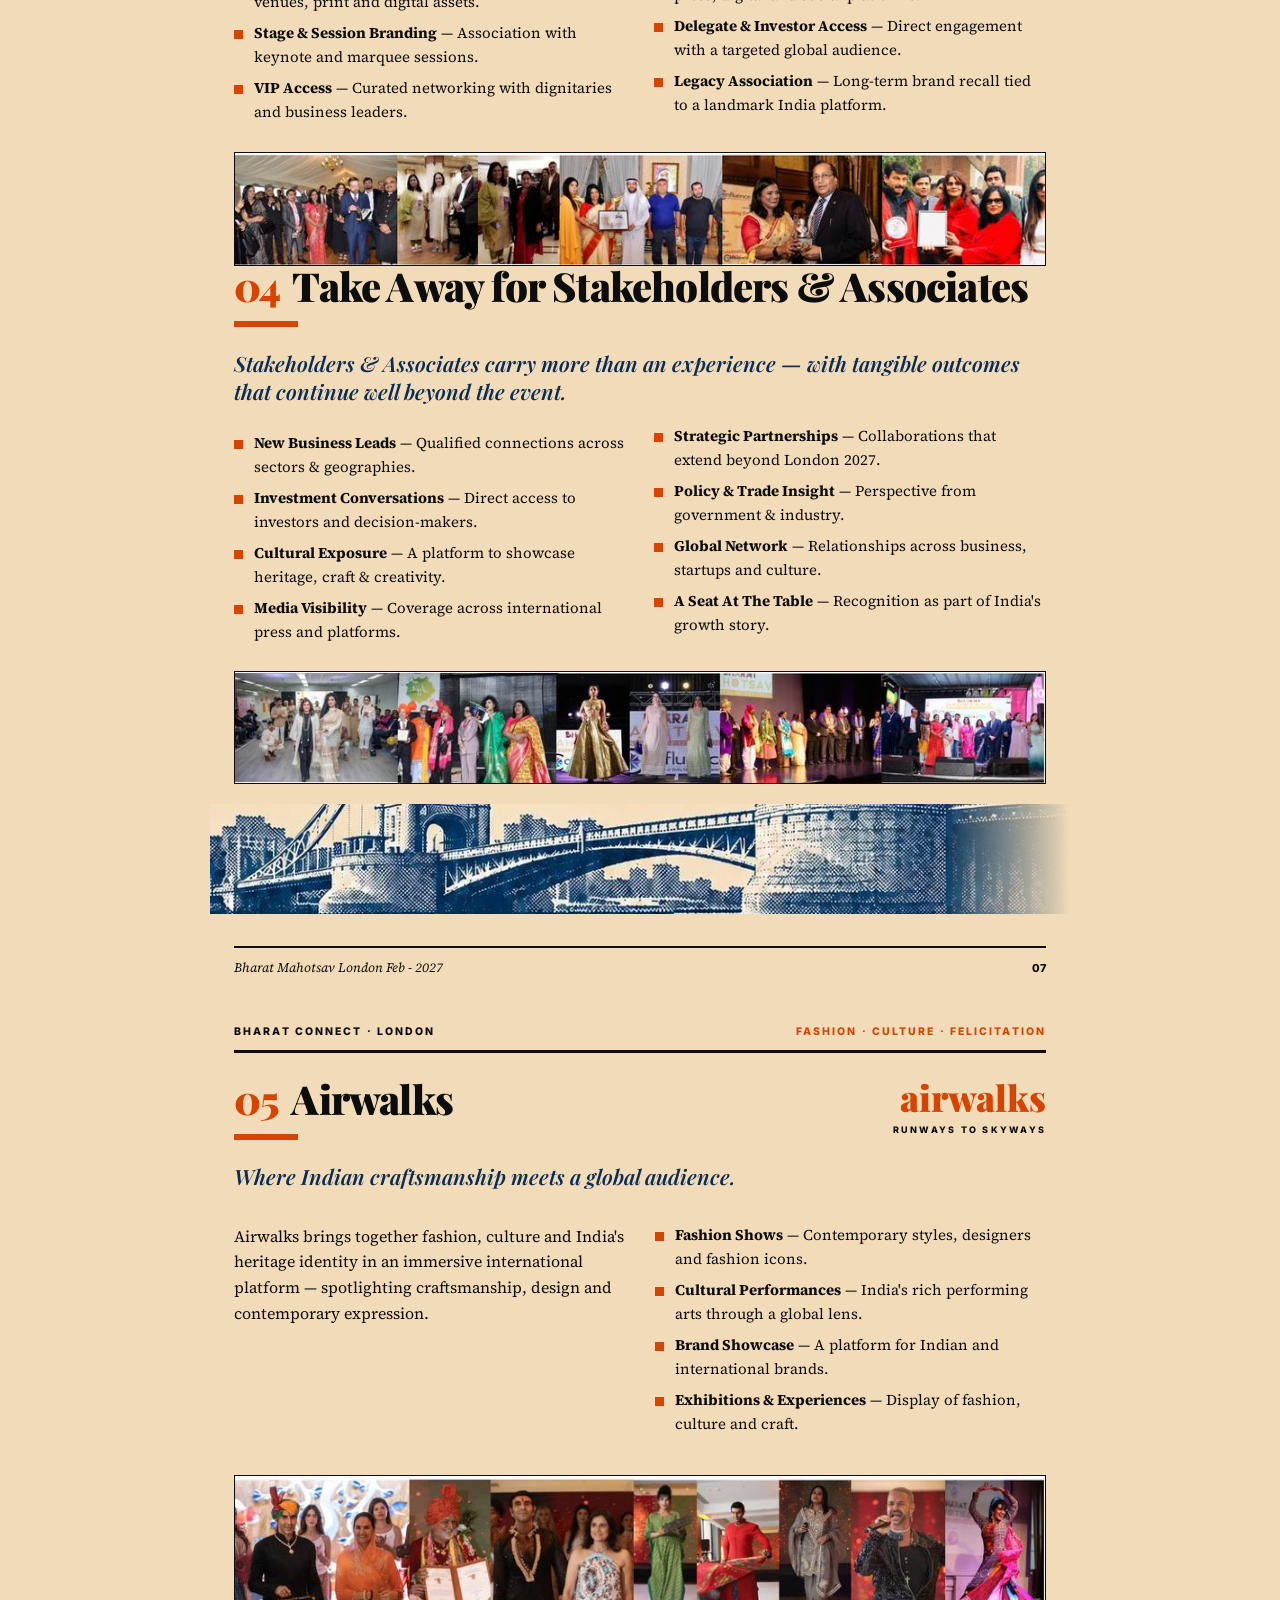
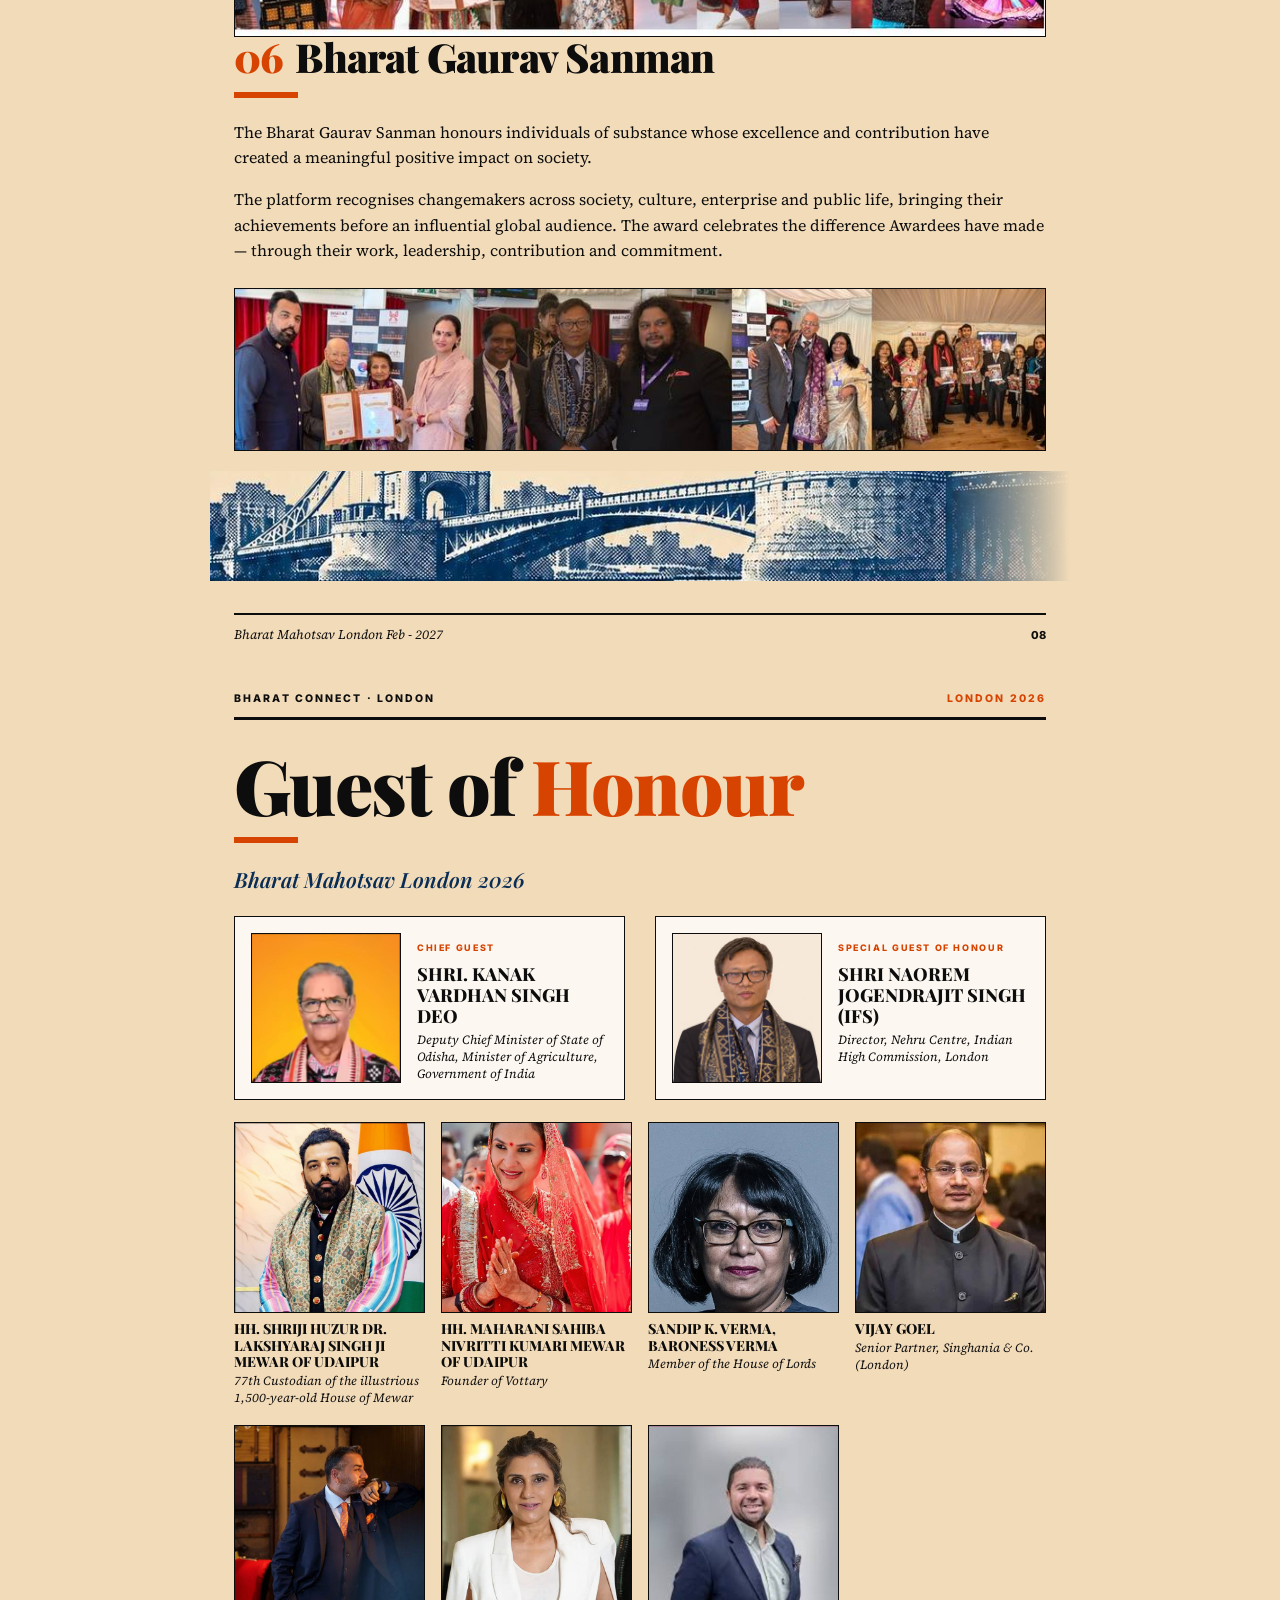
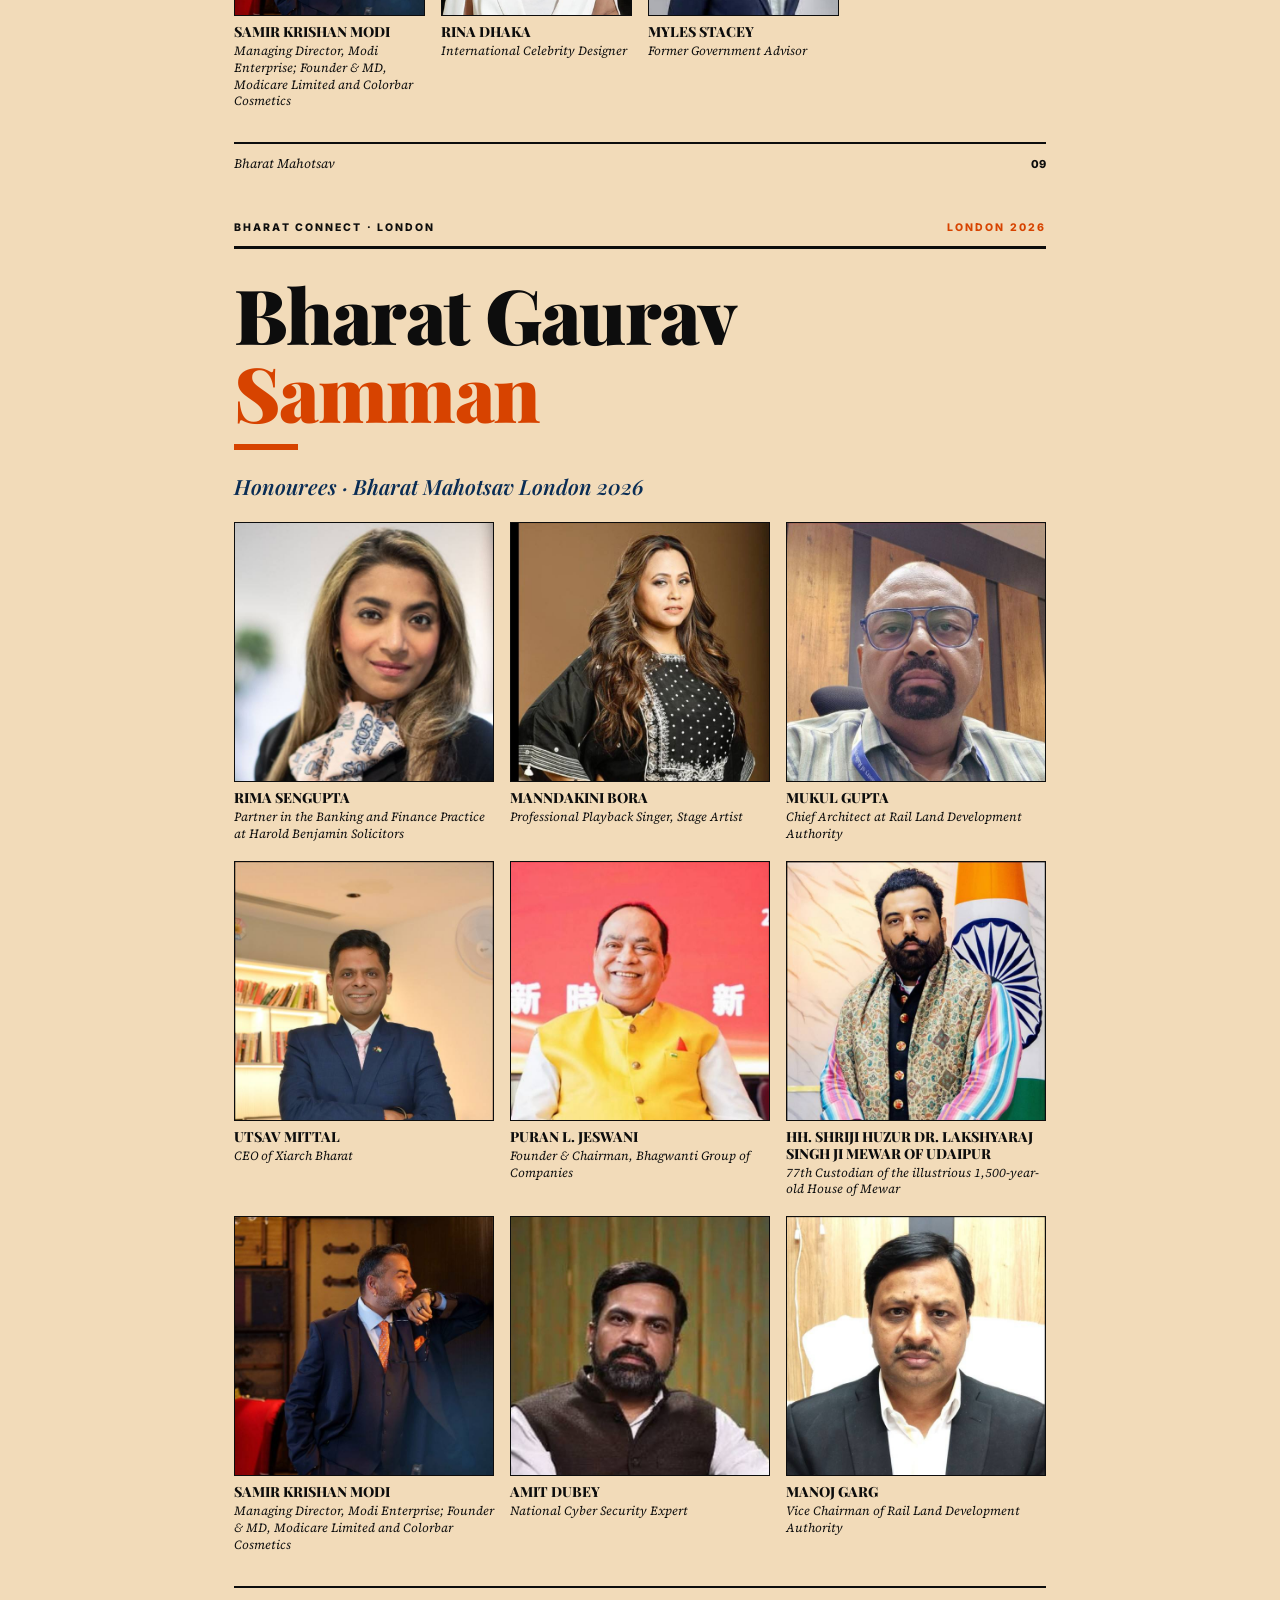
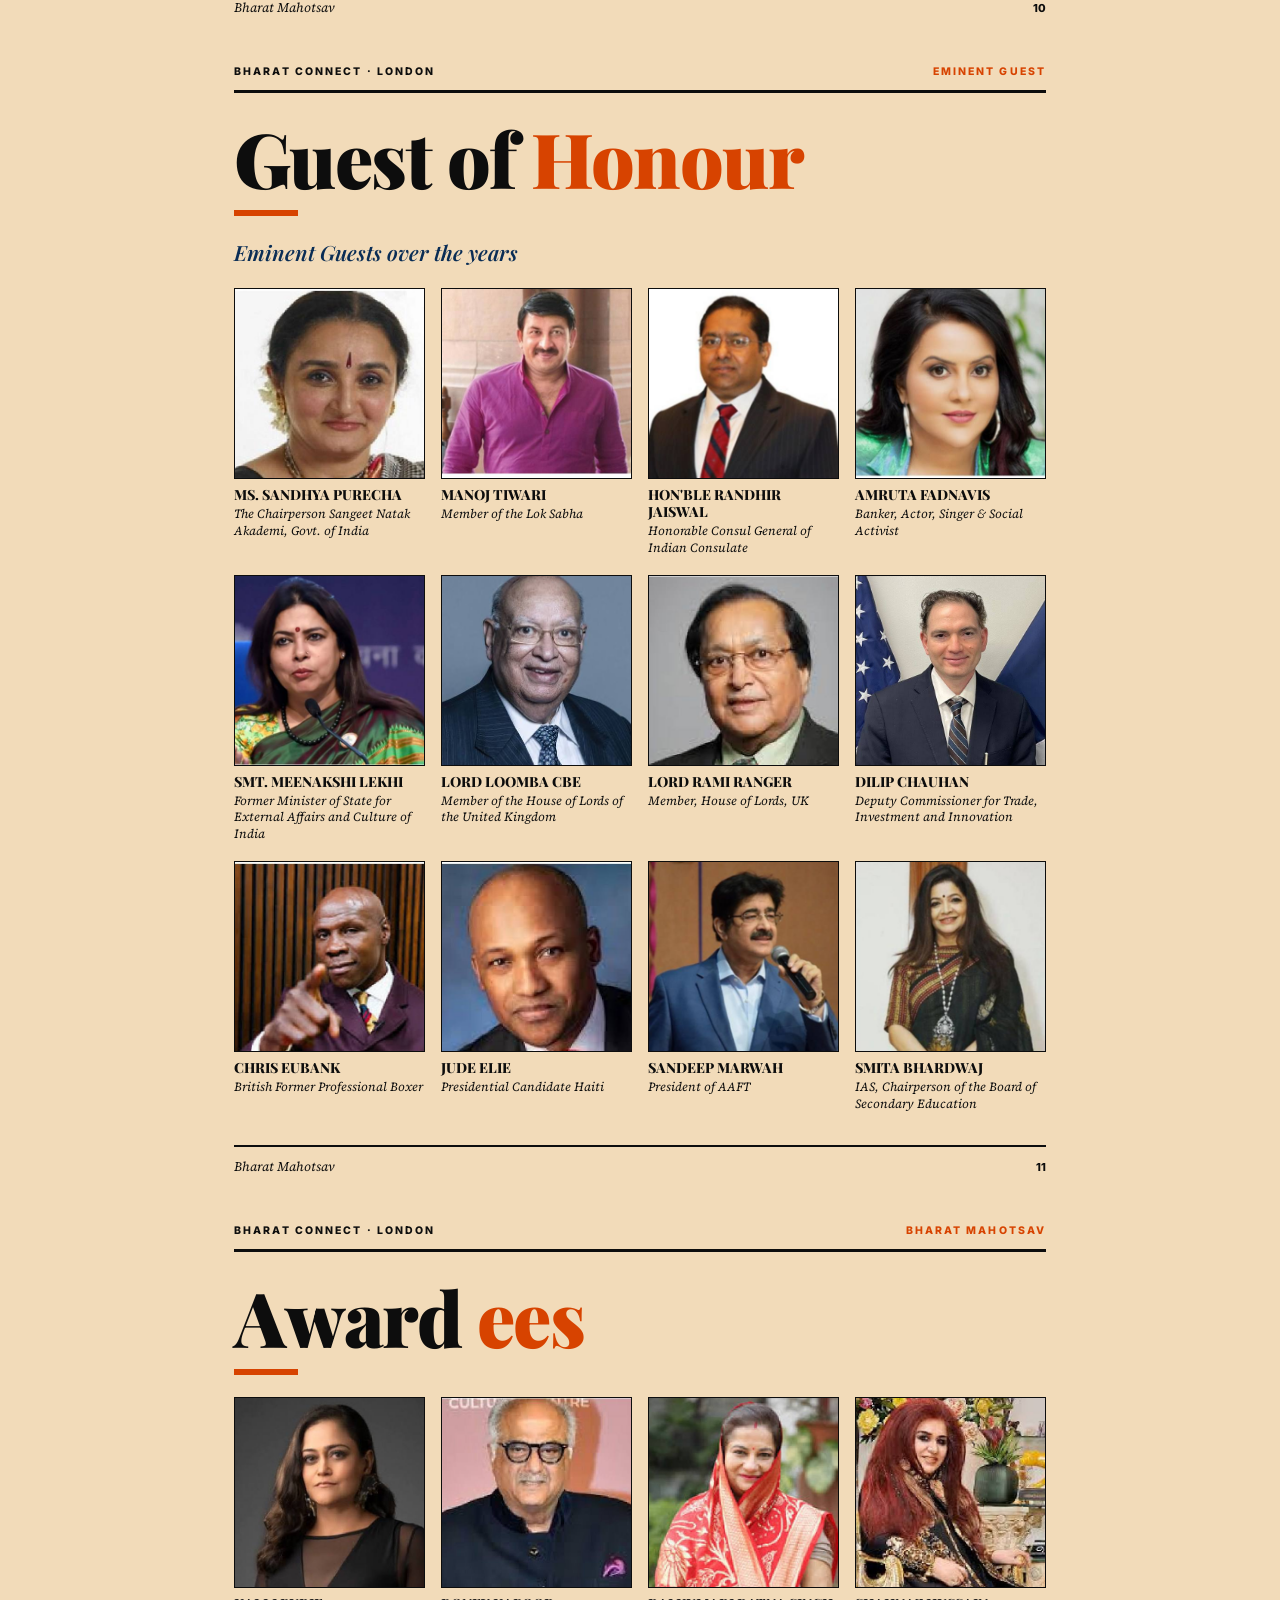
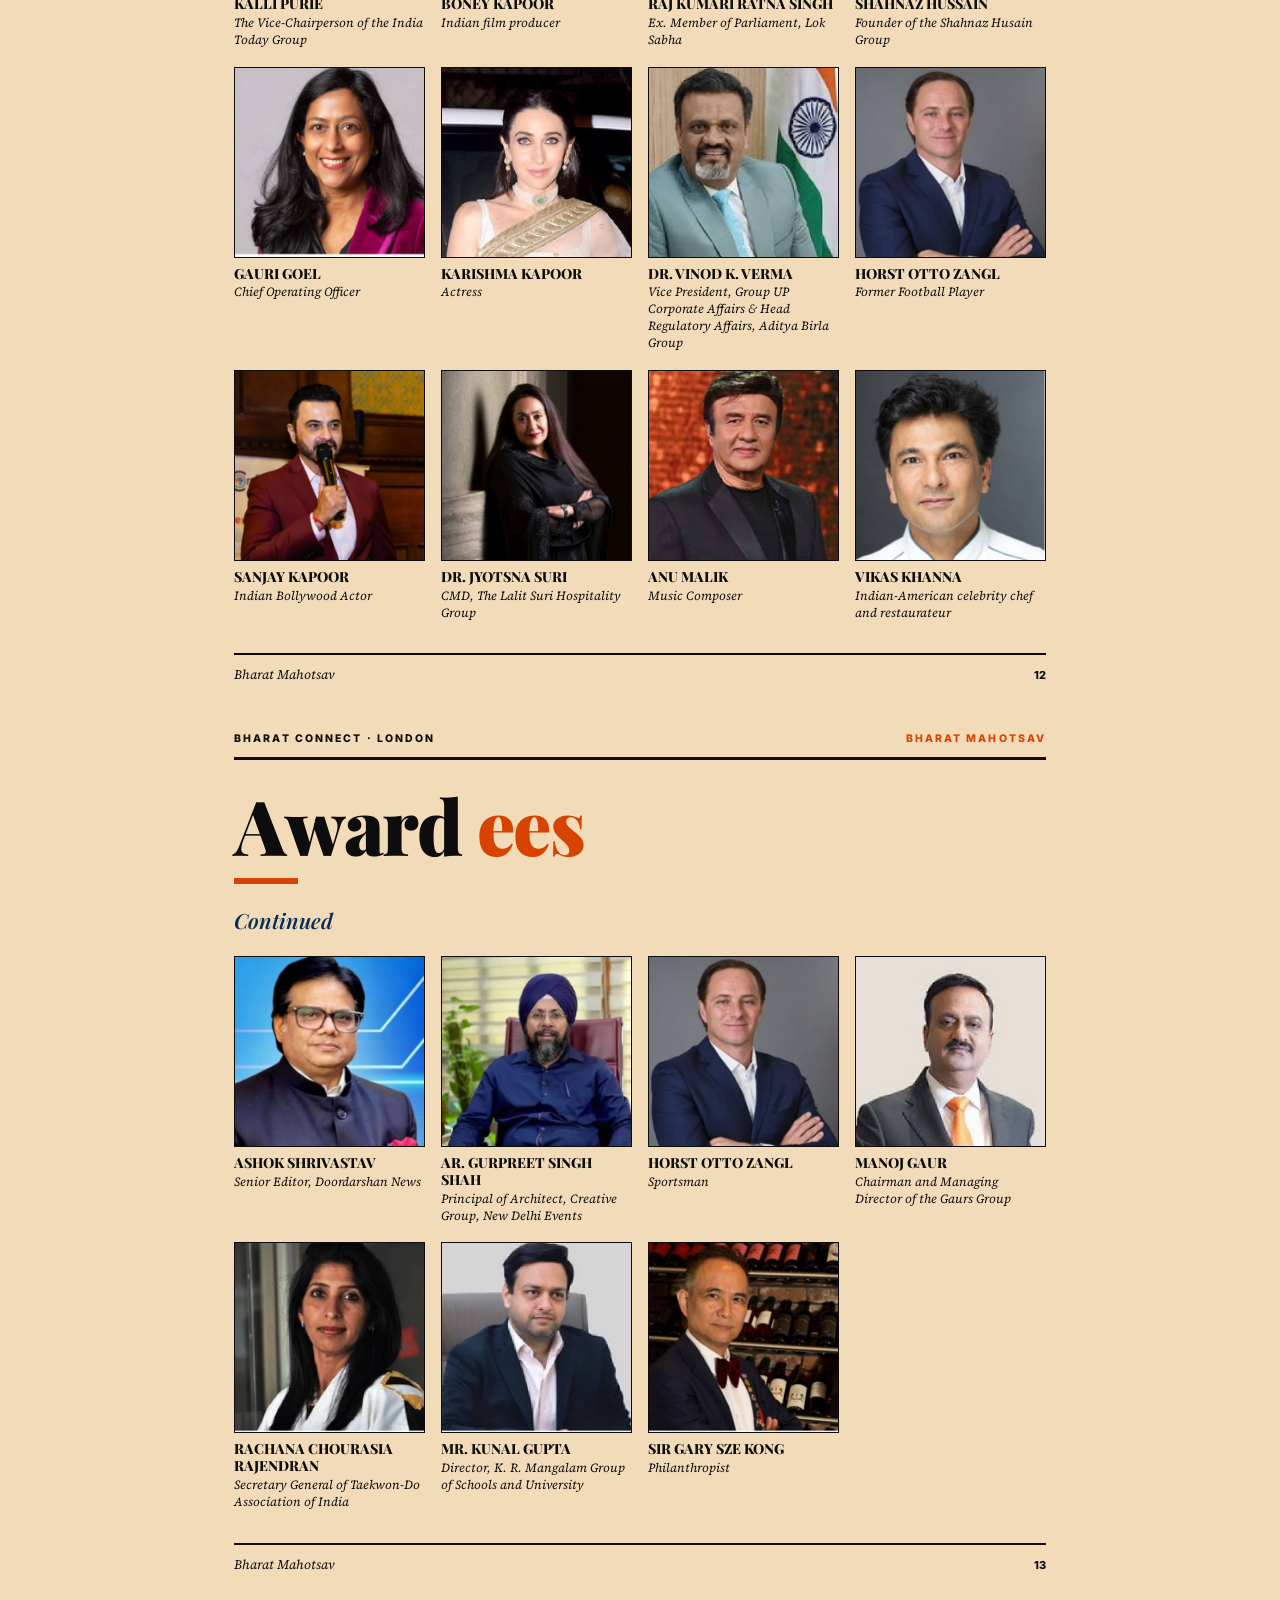
